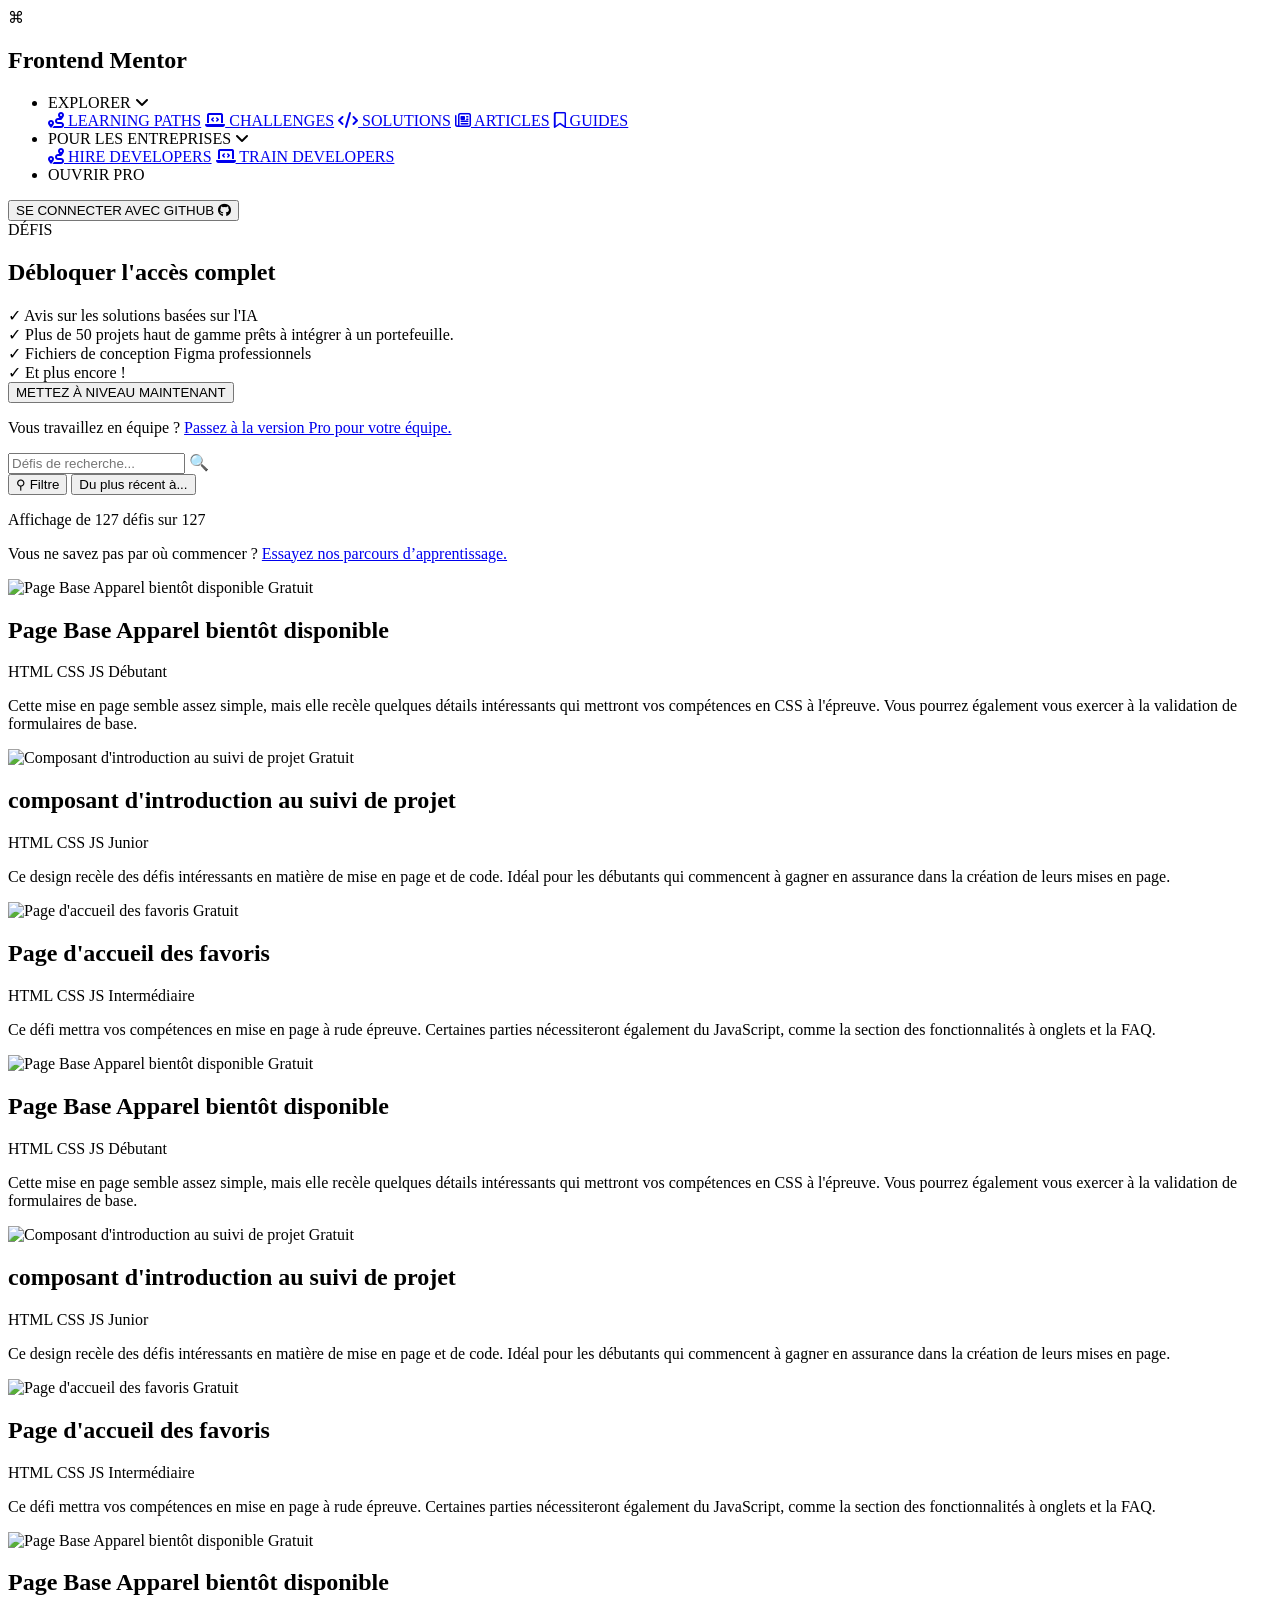
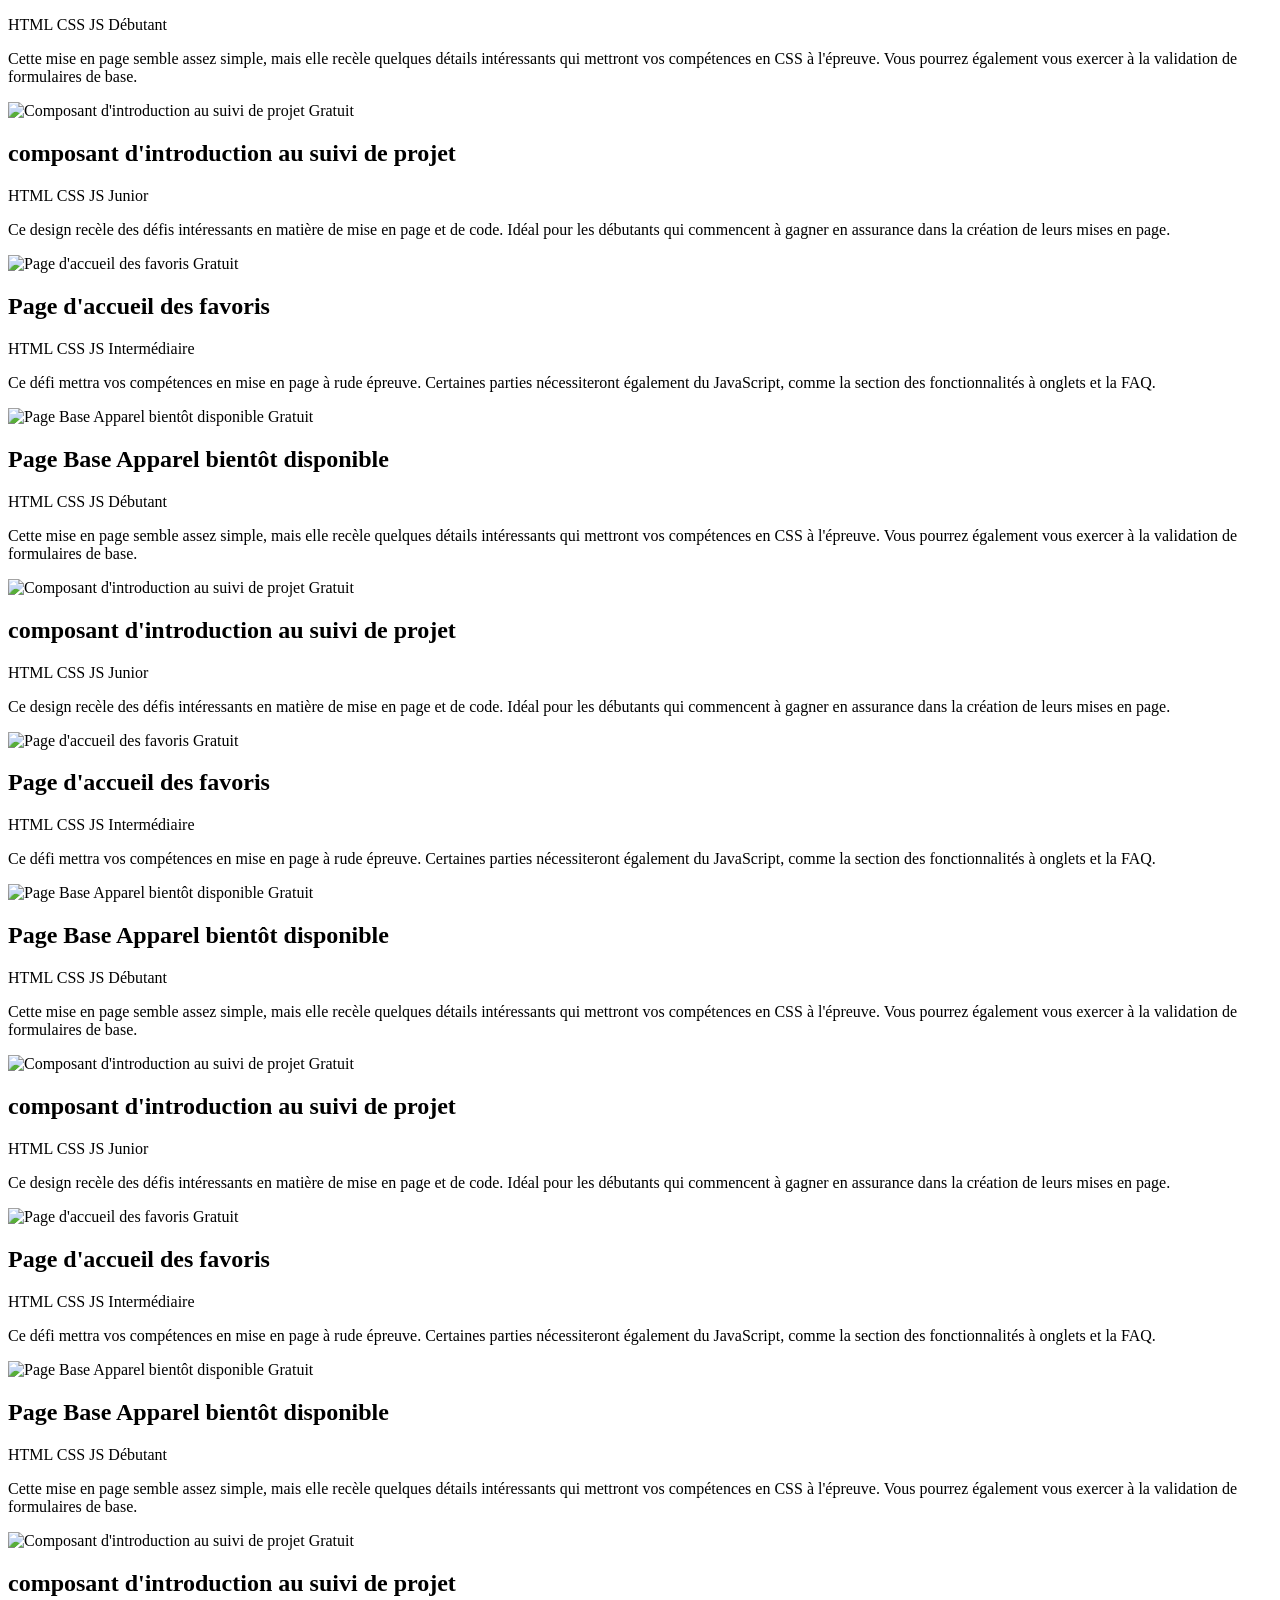
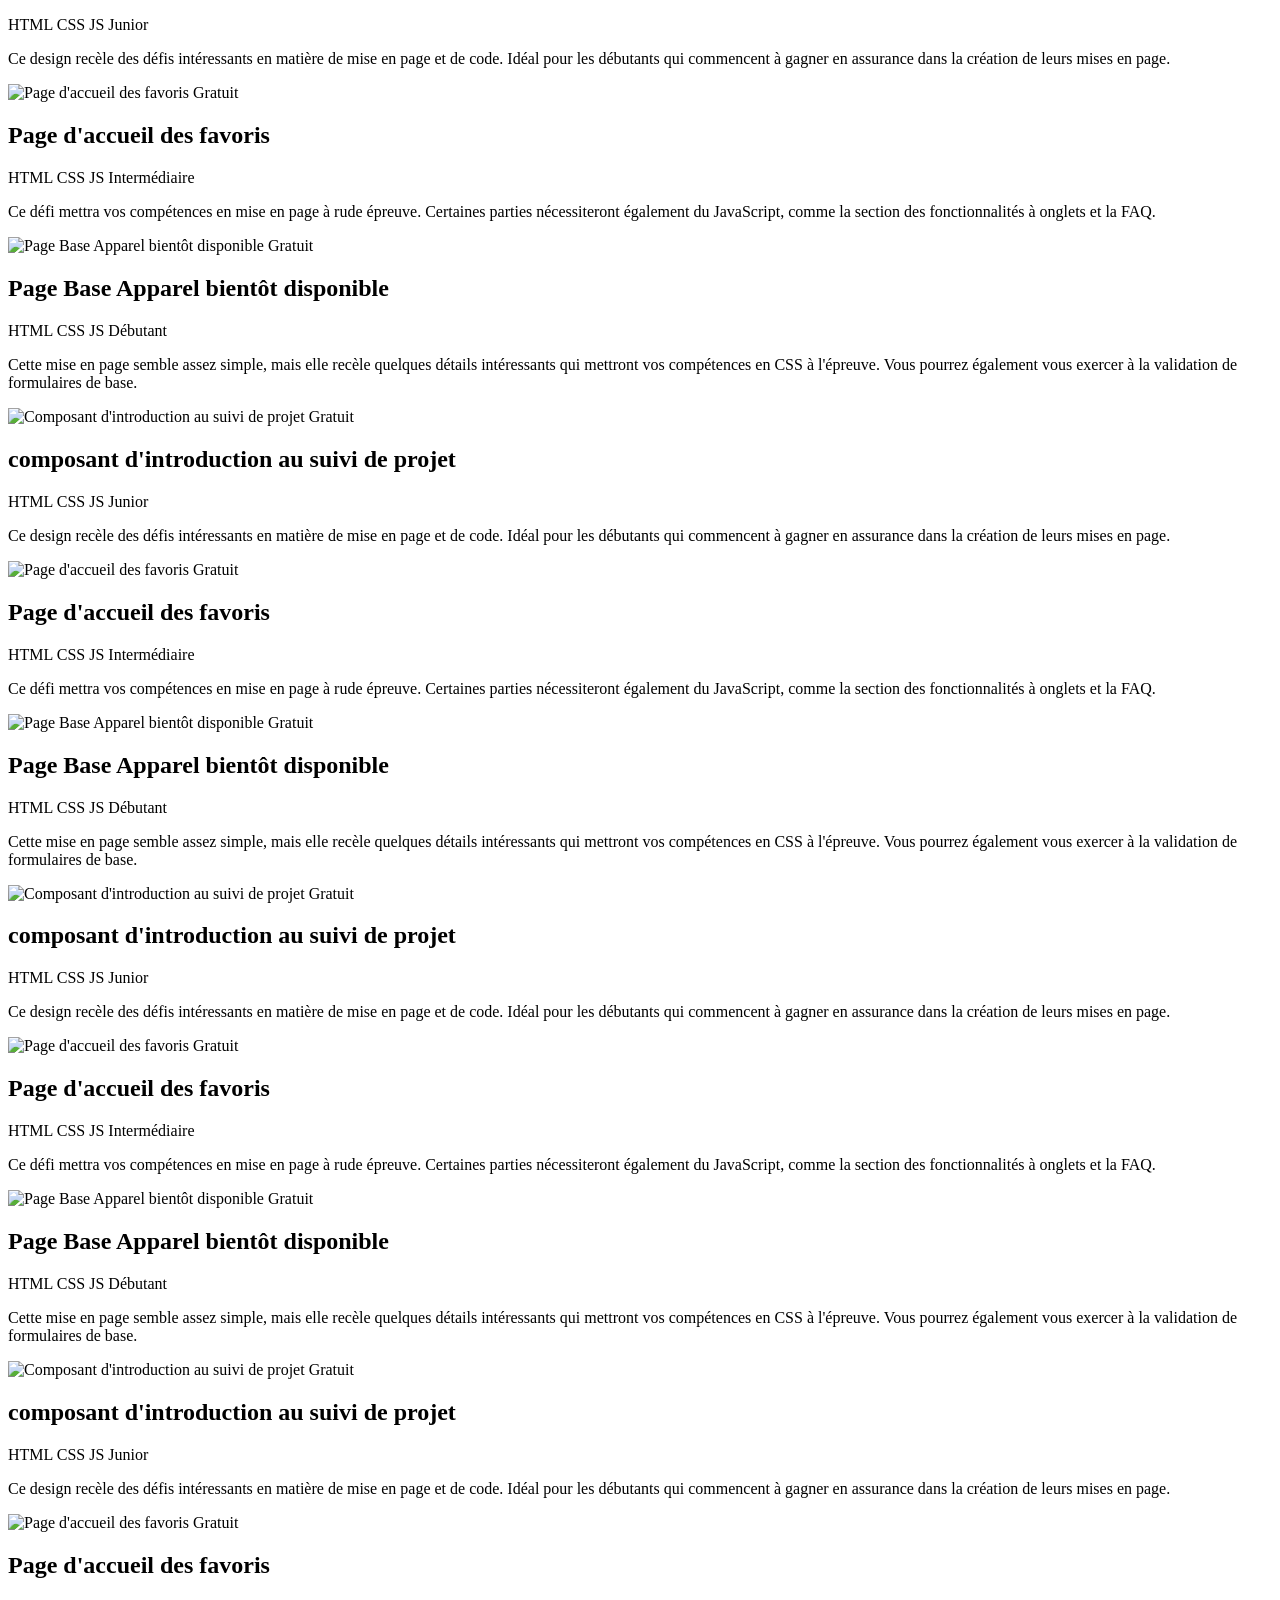
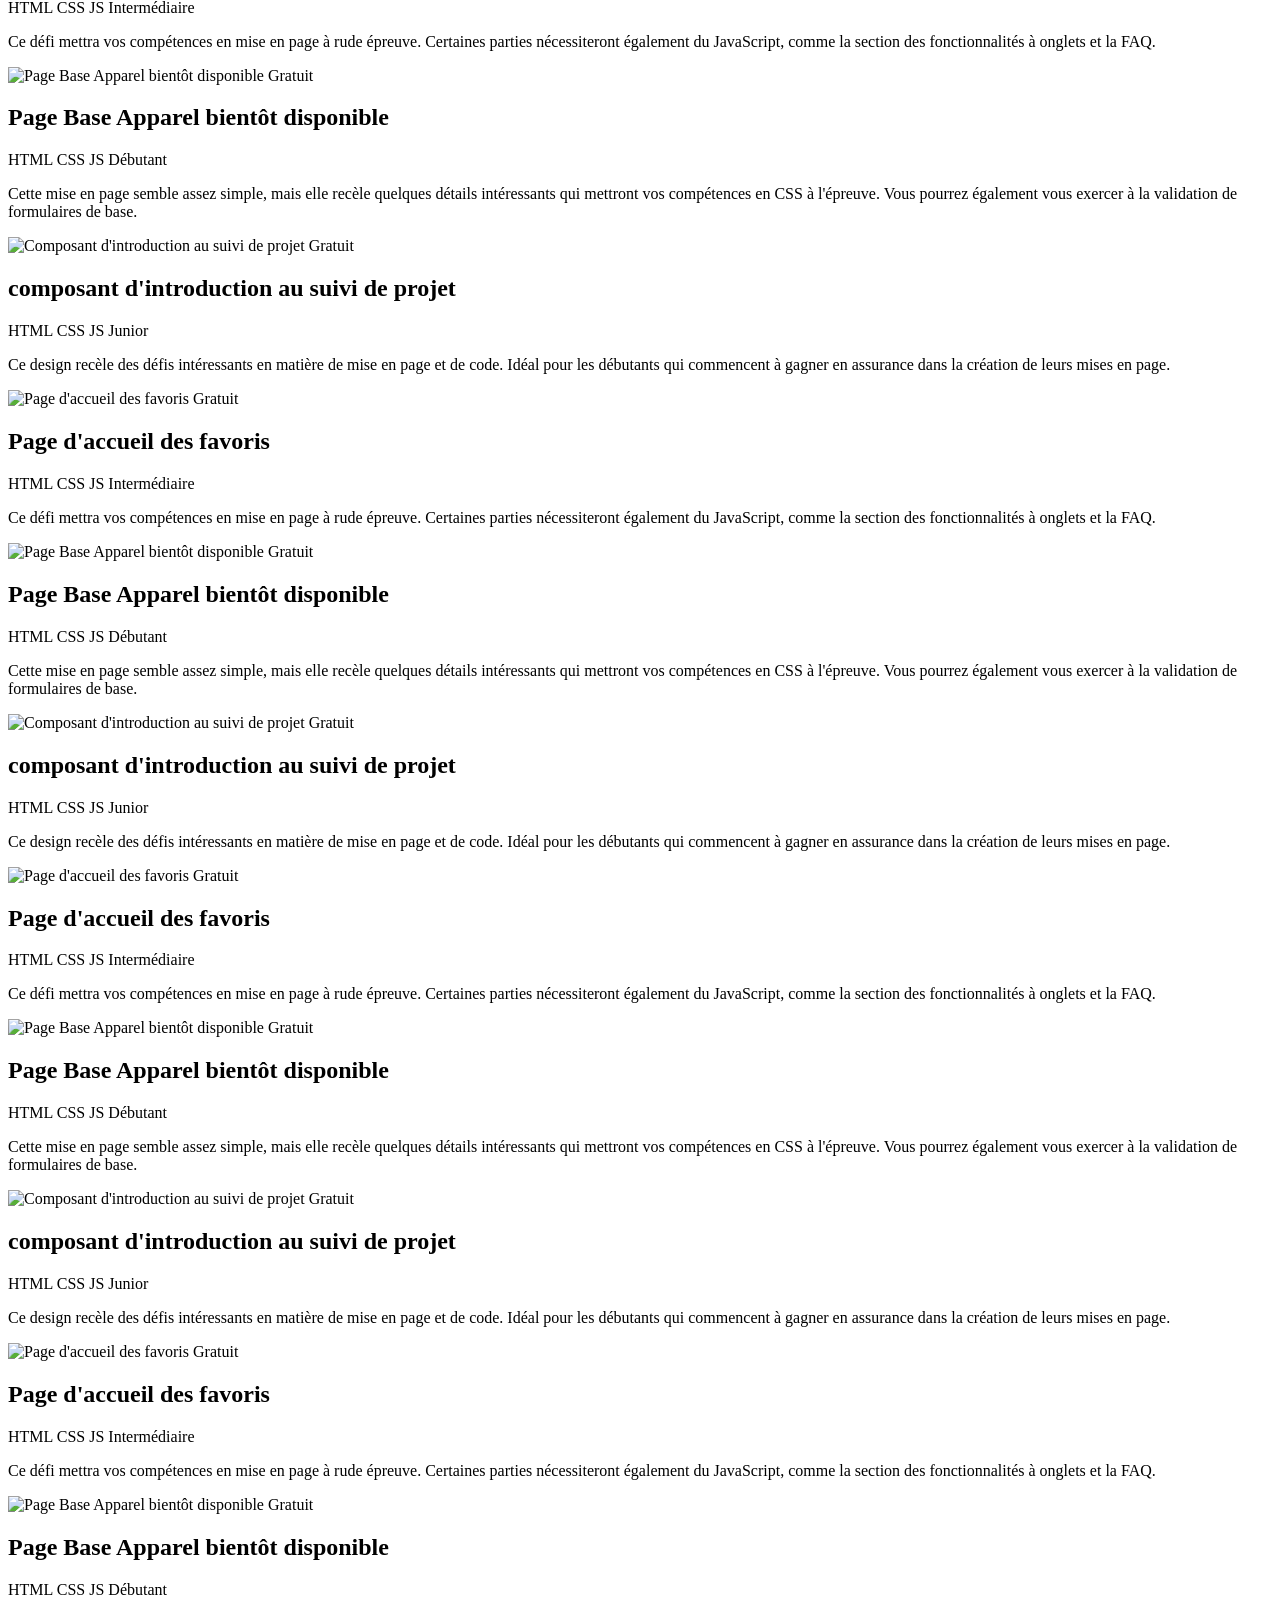
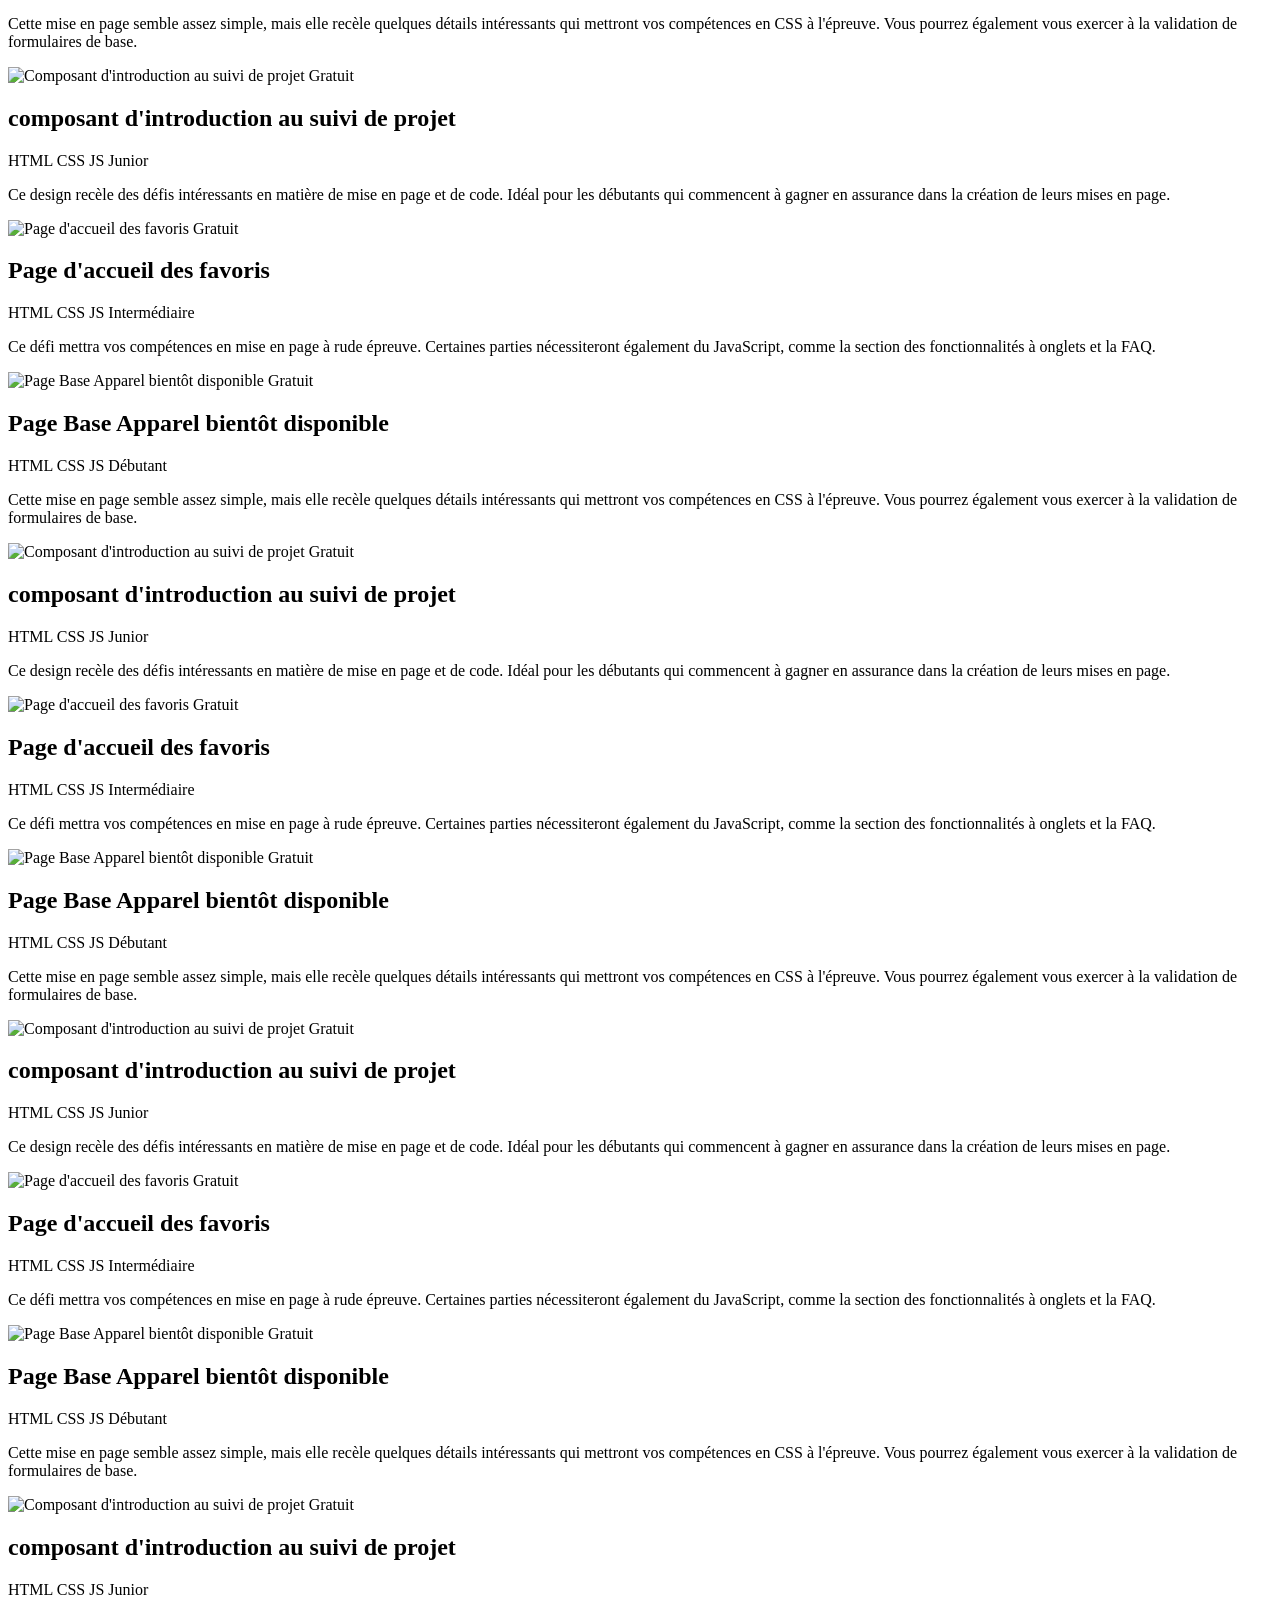
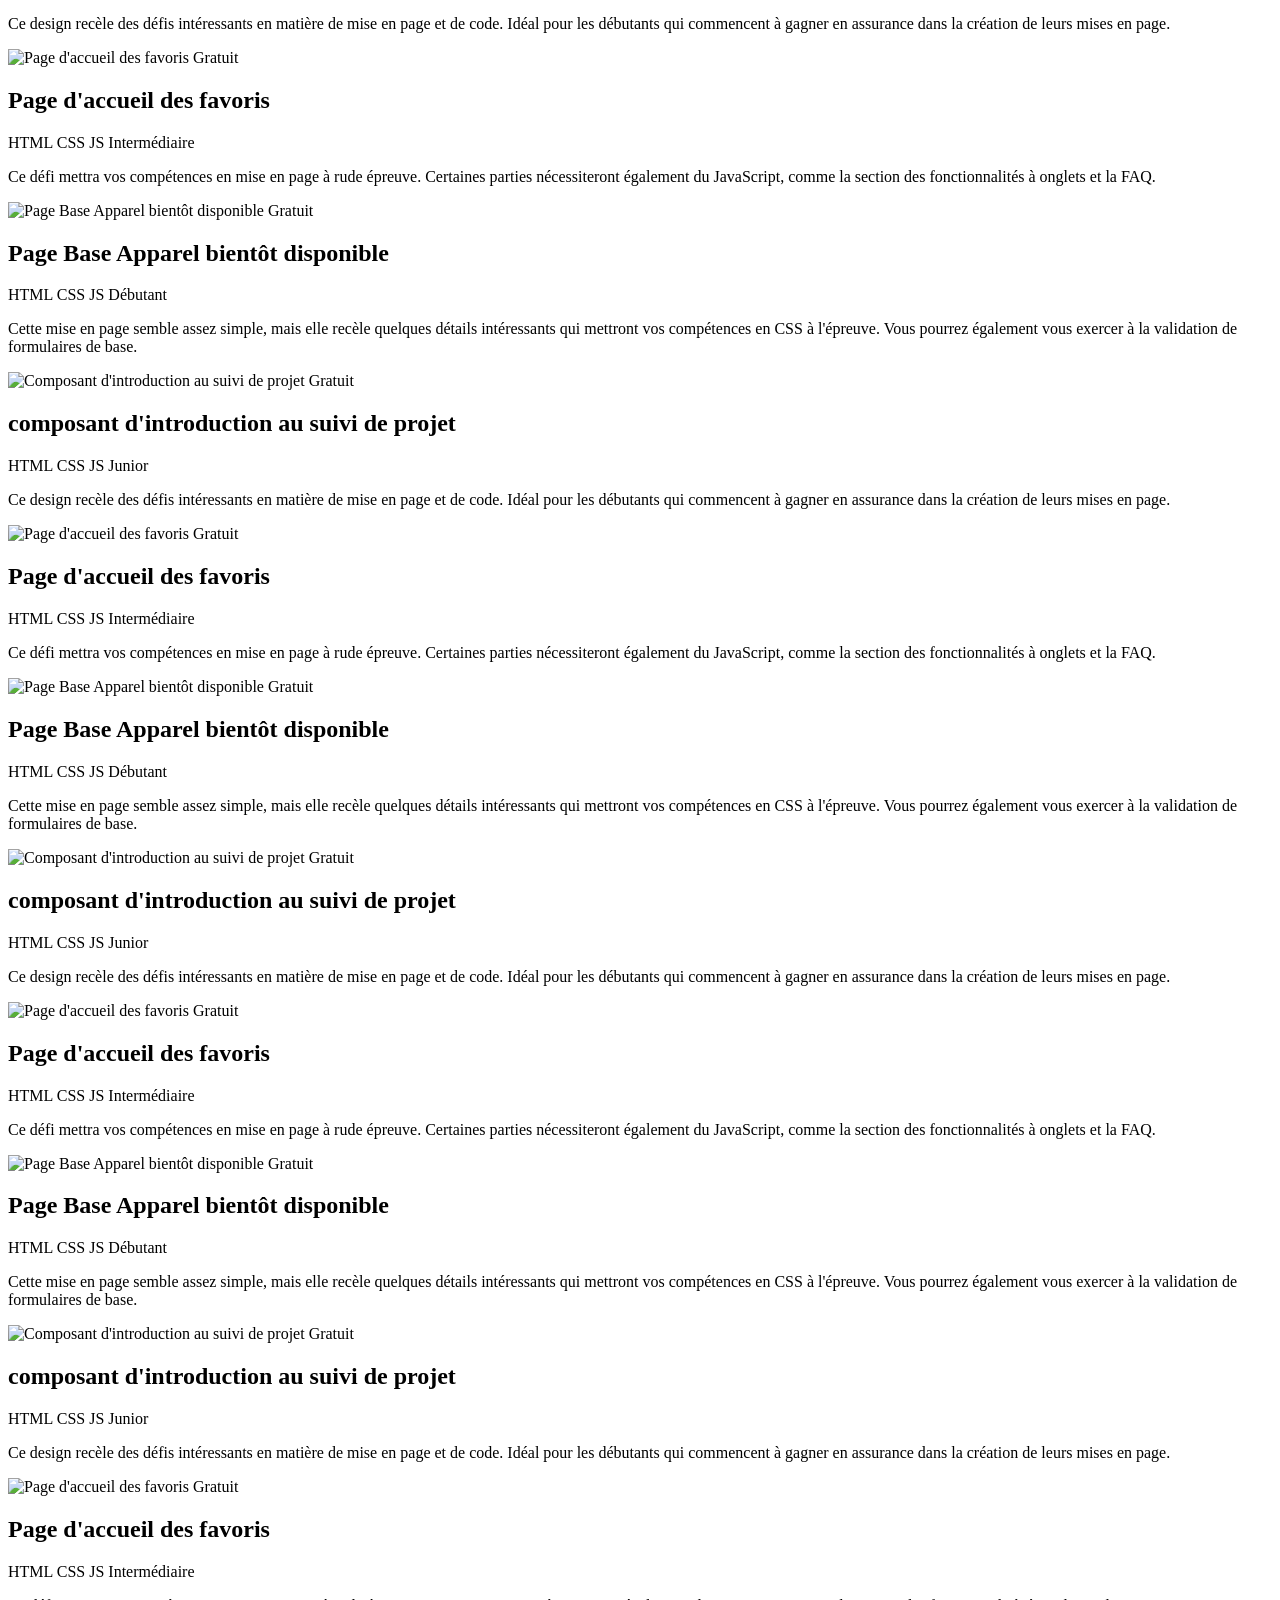
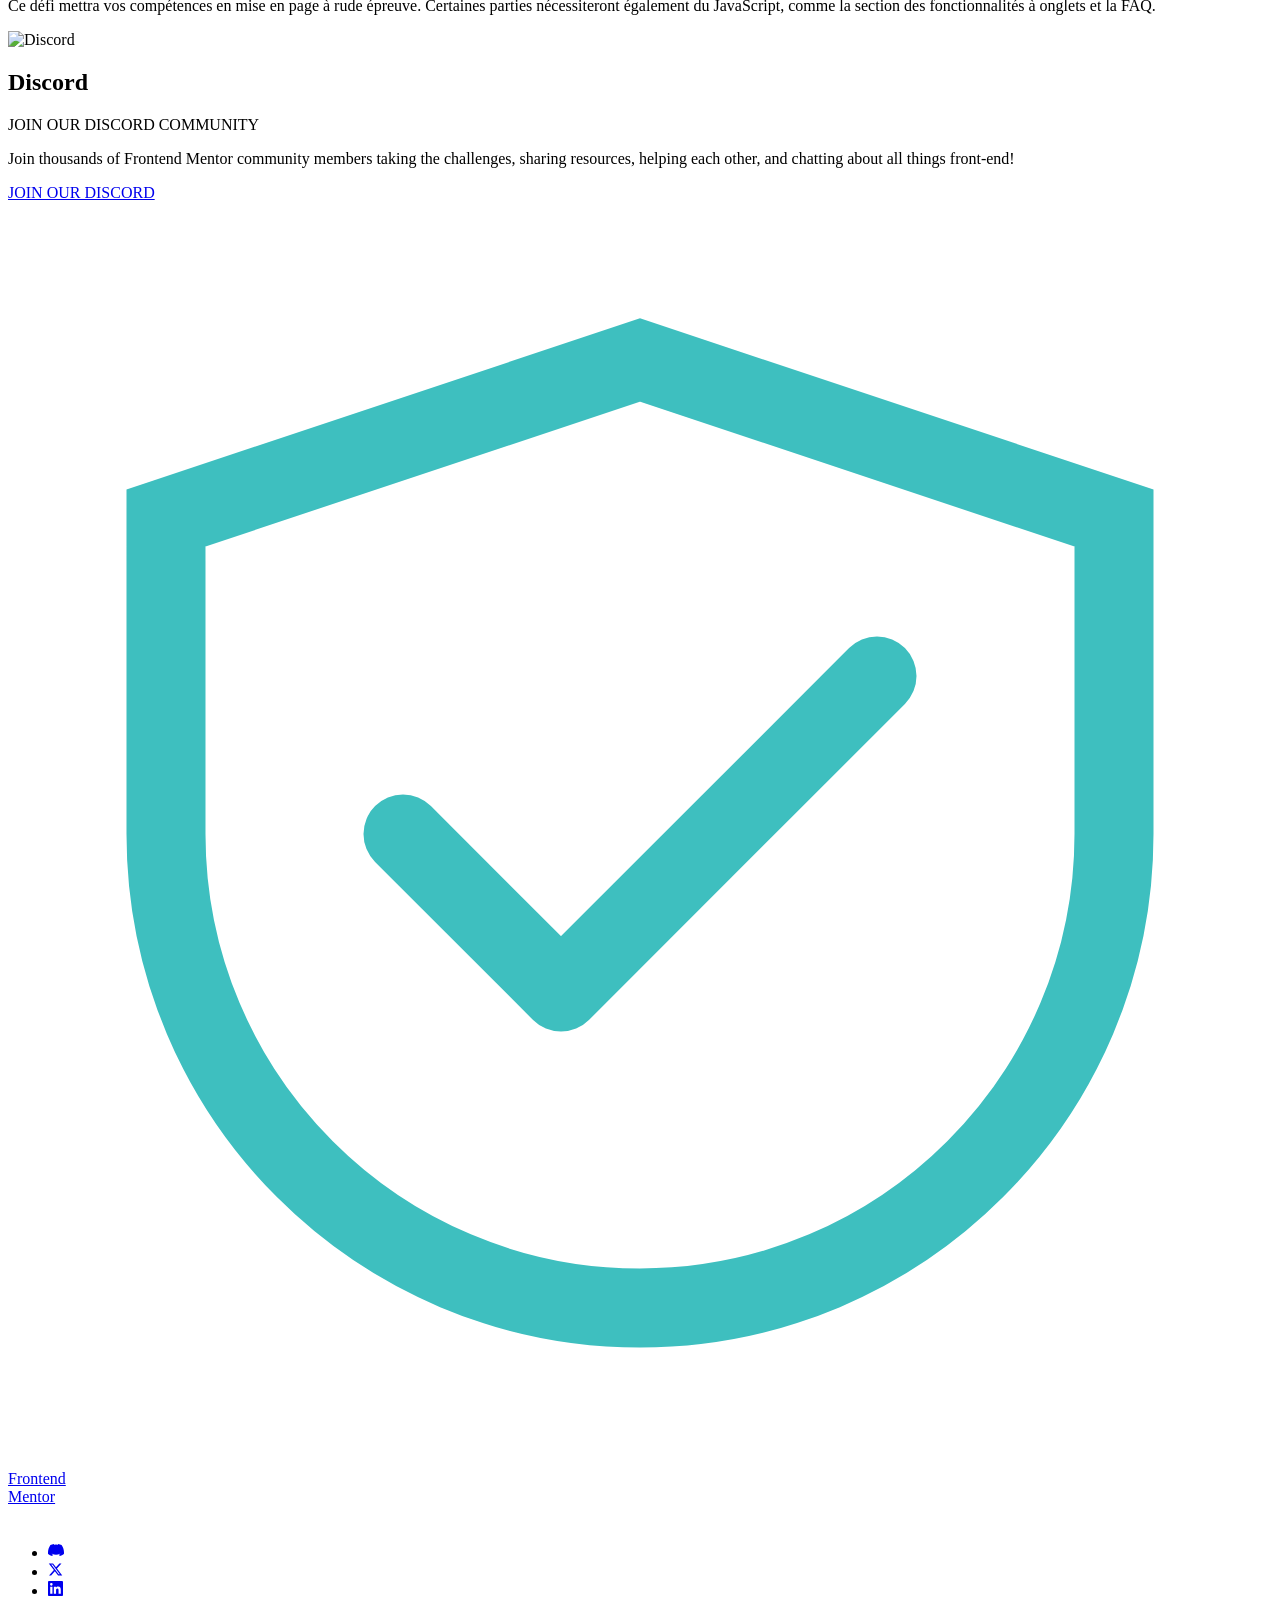
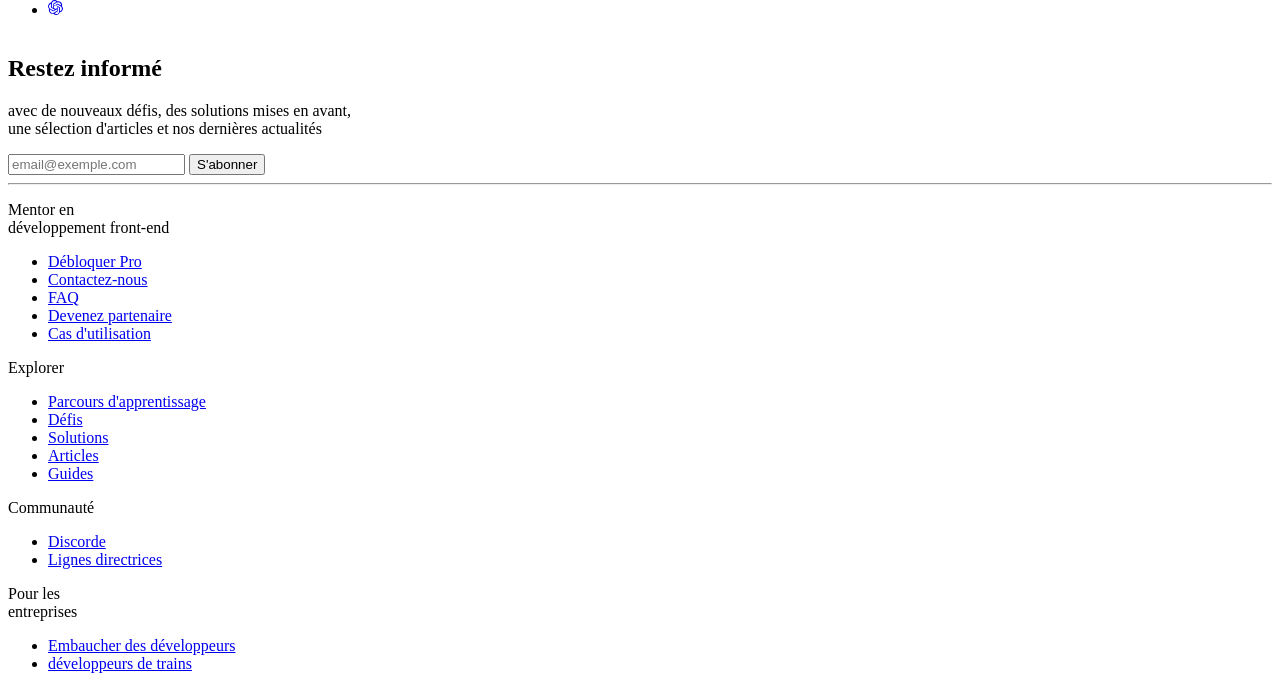
==== challenges.html @ 936caa23 "Ajout de la landing page" ====
<!DOCTYPE html>
<html lang="fr">
<head>
    <meta charset="UTF-8">
    <meta name="viewport" content="width=device-width, initial-scale=1.0">
    <title>Frontend Mentor</title>
    <link rel="stylesheet" href="style.css">

    <!-- Icônes -->
    <link rel="stylesheet" href="https://cdnjs.cloudflare.com/ajax/libs/font-awesome/6.5.1/css/all.min.css">
</head>
<body>
       <!-- HEADER -->
    <header>
        <div class="logo">
            <span class="icon">⌘</span>
            <h2>Frontend Mentor</h2>
        </div>

        <nav>
            <ul>
                <li class="dropdown">
                    EXPLORER <i class="fa-solid fa-angle-down"></i>

                    <div class="menu">
                        <a href="index.html"><i class="fa-solid fa-route"></i> LEARNING PATHS</a>
                        <a href="challenges.html"><i class="fa-solid fa-laptop-code"></i> CHALLENGES</a>
                        <a href="solutions.html"><i class="fa-solid fa-code"></i> SOLUTIONS</a>
                        <a href="articles.html"><i class="fa-regular fa-newspaper"></i> ARTICLES</a>
                        <a href="guides.html"><i class="fa-regular fa-bookmark"></i> GUIDES</a>
                    </div>
                </li>

                <li>POUR LES ENTREPRISES <i class="fa-solid fa-angle-down"></i>
                  <div class="menu">
                        <a href="hire.html"><i class="fa-solid fa-route"></i> HIRE DEVELOPERS</a>
                        <a href="train.html"><i class="fa-solid fa-laptop-code"></i> TRAIN DEVELOPERS</a>
                    </div>
                </li>
                <li>OUVRIR <span class="pro">PRO</span></li>
            </ul>
        </nav>

        <button class="btn-login">
            SE CONNECTER AVEC GITHUB
            <i class="fa-brands fa-github"></i>
        </button>
    </header>

     <div class="container">

    <!-- Onglet -->
    <div class="tab">
      DÉFIS
    </div>

    <!-- Bannière -->
    <div class="banner">

      <div class="banner-left">
        <h2>Débloquer l'accès complet</h2>

        <div class="features">

          <div class="feature">
            <span class="check">✓</span>
            Avis sur les solutions basées sur l'IA
          </div>

          <div class="feature">
            <span class="check">✓</span>
            Plus de 50 projets haut de gamme prêts à intégrer à un portefeuille.
          </div>

          <div class="feature">
            <span class="check">✓</span>
            Fichiers de conception Figma professionnels
          </div>

          <div class="feature">
            <span class="check">✓</span>
            Et plus encore !
          </div>

        </div>
      </div>

      <div class="banner-right">

        <button class="upgrade-btn">
          METTEZ À NIVEAU MAINTENANT
        </button>

        <p>
          Vous travaillez en équipe ?
          <a href="#">Passez à la version Pro pour votre équipe.</a>
        </p>

      </div>

    </div>

    <!-- Barre -->
    <div class="toolbar">

      <div class="search-box">
        <input type="text" placeholder="Défis de recherche...">
        <span class="search-icon">🔍</span>
      </div>

      <div class="toolbar-right">
        <button class="filter-btn">⚲ Filtre</button>
        <button class="sort-btn">Du plus récent à...</button>
      </div>

    </div>

    <!-- Info -->
    <div class="info">

      <p>Affichage de 127 défis sur 127</p>

      <p>
        Vous ne savez pas par où commencer ?
        <a href="#">Essayez nos parcours d’apprentissage.</a>
      </p>

    </div>

<div class="cards-grid">
 
  <!-- ── CARD 1 ── -->
  <div class="card">
    <div class="card-thumb">
      <!-- placeholder image (coming soon page style) -->
      <img
        src="image1.webp"
        alt="Page Base Apparel bientôt disponible"
      />
      <span class="badge-free">Gratuit</span>
    </div>
    <div class="card-body">
      <h2 class="card-title">Page Base Apparel bientôt disponible</h2>
      <div class="tags">
        <span class="tag tag-html">HTML</span>
        <span class="tag tag-css">CSS</span>
        <span class="tag tag-js">JS</span>
        <span class="level debutant">
          <span class="level-dot debutant"></span>
          Débutant
        </span>
      </div>
      <p class="card-desc">
        Cette mise en page semble assez simple, mais elle recèle quelques
        détails intéressants qui mettront vos compétences en CSS à l'épreuve.
        Vous pourrez également vous exercer à la validation de formulaires de base.
      </p>
    </div>
  </div>
 
  <!-- ── CARD 2 ── -->
  <div class="card">
    <div class="card-thumb">
      <img
        src="image2.webp"
        alt="Composant d'introduction au suivi de projet"
      />
      <span class="badge-free">Gratuit</span>
    </div>
    <div class="card-body">
      <h2 class="card-title">composant d'introduction au suivi de projet</h2>
      <div class="tags">
        <span class="tag tag-html">HTML</span>
        <span class="tag tag-css">CSS</span>
        <span class="tag tag-js">JS</span>
        <span class="level junior">
          <span class="level-dot junior"></span>
          Junior
        </span>
      </div>
      <p class="card-desc">
        Ce design recèle des défis intéressants en matière de mise en page et
        de code. Idéal pour les débutants qui commencent à gagner en assurance
        dans la création de leurs mises en page.
      </p>
    </div>
  </div>
 
  <!-- ── CARD 3 ── -->
  <div class="card">
    <div class="card-thumb">
      <img
        src="image3.jpg"
        alt="Page d'accueil des favoris"
      />
      <span class="badge-free">Gratuit</span>
    </div>
    <div class="card-body">
      <h2 class="card-title">Page d'accueil des favoris</h2>
      <div class="tags">
        <span class="tag tag-html">HTML</span>
        <span class="tag tag-css">CSS</span>
        <span class="tag tag-js">JS</span>
        <span class="level intermediaire">
          <span class="level-dot intermediaire"></span>
          Intermédiaire
        </span>
      </div>
      <p class="card-desc">
        Ce défi mettra vos compétences en mise en page à rude épreuve.
        Certaines parties nécessiteront également du JavaScript, comme
        la section des fonctionnalités à onglets et la FAQ.
      </p>
    </div>
  </div>
 
</div>
<div class="cards-grid">
 
  <!-- ── CARD 1 ── -->
  <div class="card">
    <div class="card-thumb">
      <!-- placeholder image (coming soon page style) -->
      <img
        src="image4.jpg"
        alt="Page Base Apparel bientôt disponible"
      />
      <span class="badge-free">Gratuit</span>
    </div>
    <div class="card-body">
      <h2 class="card-title">Page Base Apparel bientôt disponible</h2>
      <div class="tags">
        <span class="tag tag-html">HTML</span>
        <span class="tag tag-css">CSS</span>
        <span class="tag tag-js">JS</span>
        <span class="level debutant">
          <span class="level-dot debutant"></span>
          Débutant
        </span>
      </div>
      <p class="card-desc">
        Cette mise en page semble assez simple, mais elle recèle quelques
        détails intéressants qui mettront vos compétences en CSS à l'épreuve.
        Vous pourrez également vous exercer à la validation de formulaires de base.
      </p>
    </div>
  </div>
 
  <!-- ── CARD 2 ── -->
  <div class="card">
    <div class="card-thumb">
      <img
        src="image5.jpg"
        alt="Composant d'introduction au suivi de projet"
      />
      <span class="badge-free">Gratuit</span>
    </div>
    <div class="card-body">
      <h2 class="card-title">composant d'introduction au suivi de projet</h2>
      <div class="tags">
        <span class="tag tag-html">HTML</span>
        <span class="tag tag-css">CSS</span>
        <span class="tag tag-js">JS</span>
        <span class="level junior">
          <span class="level-dot junior"></span>
          Junior
        </span>
      </div>
      <p class="card-desc">
        Ce design recèle des défis intéressants en matière de mise en page et
        de code. Idéal pour les débutants qui commencent à gagner en assurance
        dans la création de leurs mises en page.
      </p>
    </div>
  </div>
 
  <!-- ── CARD 3 ── -->
  <div class="card">
    <div class="card-thumb">
      <img
        src="image6.jpg"
        alt="Page d'accueil des favoris"
      />
      <span class="badge-free">Gratuit</span>
    </div>
    <div class="card-body">
      <h2 class="card-title">Page d'accueil des favoris</h2>
      <div class="tags">
        <span class="tag tag-html">HTML</span>
        <span class="tag tag-css">CSS</span>
        <span class="tag tag-js">JS</span>
        <span class="level intermediaire">
          <span class="level-dot intermediaire"></span>
          Intermédiaire
        </span>
      </div>
      <p class="card-desc">
        Ce défi mettra vos compétences en mise en page à rude épreuve.
        Certaines parties nécessiteront également du JavaScript, comme
        la section des fonctionnalités à onglets et la FAQ.
      </p>
    </div>
  </div>
 
</div>
<div class="cards-grid">
 
  <!-- ── CARD 1 ── -->
  <div class="card">
    <div class="card-thumb">
      <!-- placeholder image (coming soon page style) -->
      <img
        src="image7.jpg"
        alt="Page Base Apparel bientôt disponible"
      />
      <span class="badge-free">Gratuit</span>
    </div>
    <div class="card-body">
      <h2 class="card-title">Page Base Apparel bientôt disponible</h2>
      <div class="tags">
        <span class="tag tag-html">HTML</span>
        <span class="tag tag-css">CSS</span>
        <span class="tag tag-js">JS</span>
        <span class="level debutant">
          <span class="level-dot debutant"></span>
          Débutant
        </span>
      </div>
      <p class="card-desc">
        Cette mise en page semble assez simple, mais elle recèle quelques
        détails intéressants qui mettront vos compétences en CSS à l'épreuve.
        Vous pourrez également vous exercer à la validation de formulaires de base.
      </p>
    </div>
  </div>
 
  <!-- ── CARD 2 ── -->
  <div class="card">
    <div class="card-thumb">
      <img
        src="image8.jpg"
        alt="Composant d'introduction au suivi de projet"
      />
      <span class="badge-free">Gratuit</span>
    </div>
    <div class="card-body">
      <h2 class="card-title">composant d'introduction au suivi de projet</h2>
      <div class="tags">
        <span class="tag tag-html">HTML</span>
        <span class="tag tag-css">CSS</span>
        <span class="tag tag-js">JS</span>
        <span class="level junior">
          <span class="level-dot junior"></span>
          Junior
        </span>
      </div>
      <p class="card-desc">
        Ce design recèle des défis intéressants en matière de mise en page et
        de code. Idéal pour les débutants qui commencent à gagner en assurance
        dans la création de leurs mises en page.
      </p>
    </div>
  </div>
 
  <!-- ── CARD 3 ── -->
  <div class="card">
    <div class="card-thumb">
      <img
        src="image9.jpg"
        alt="Page d'accueil des favoris"
      />
      <span class="badge-free">Gratuit</span>
    </div>
    <div class="card-body">
      <h2 class="card-title">Page d'accueil des favoris</h2>
      <div class="tags">
        <span class="tag tag-html">HTML</span>
        <span class="tag tag-css">CSS</span>
        <span class="tag tag-js">JS</span>
        <span class="level intermediaire">
          <span class="level-dot intermediaire"></span>
          Intermédiaire
        </span>
      </div>
      <p class="card-desc">
        Ce défi mettra vos compétences en mise en page à rude épreuve.
        Certaines parties nécessiteront également du JavaScript, comme
        la section des fonctionnalités à onglets et la FAQ.
      </p>
    </div>
  </div>
 
</div>
<div class="cards-grid">
 
  <!-- ── CARD 1 ── -->
  <div class="card">
    <div class="card-thumb">
      <!-- placeholder image (coming soon page style) -->
      <img
        src="image10.jpg"
        alt="Page Base Apparel bientôt disponible"
      />
      <span class="badge-free">Gratuit</span>
    </div>
    <div class="card-body">
      <h2 class="card-title">Page Base Apparel bientôt disponible</h2>
      <div class="tags">
        <span class="tag tag-html">HTML</span>
        <span class="tag tag-css">CSS</span>
        <span class="tag tag-js">JS</span>
        <span class="level debutant">
          <span class="level-dot debutant"></span>
          Débutant
        </span>
      </div>
      <p class="card-desc">
        Cette mise en page semble assez simple, mais elle recèle quelques
        détails intéressants qui mettront vos compétences en CSS à l'épreuve.
        Vous pourrez également vous exercer à la validation de formulaires de base.
      </p>
    </div>
  </div>
 
  <!-- ── CARD 2 ── -->
  <div class="card">
    <div class="card-thumb">
      <img
        src="image11.jpg"
        alt="Composant d'introduction au suivi de projet"
      />
      <span class="badge-free">Gratuit</span>
    </div>
    <div class="card-body">
      <h2 class="card-title">composant d'introduction au suivi de projet</h2>
      <div class="tags">
        <span class="tag tag-html">HTML</span>
        <span class="tag tag-css">CSS</span>
        <span class="tag tag-js">JS</span>
        <span class="level junior">
          <span class="level-dot junior"></span>
          Junior
        </span>
      </div>
      <p class="card-desc">
        Ce design recèle des défis intéressants en matière de mise en page et
        de code. Idéal pour les débutants qui commencent à gagner en assurance
        dans la création de leurs mises en page.
      </p>
    </div>
  </div>
 
  <!-- ── CARD 3 ── -->
  <div class="card">
    <div class="card-thumb">
      <img
        src="image12.jpg"
        alt="Page d'accueil des favoris"
      />
      <span class="badge-free">Gratuit</span>
    </div>
    <div class="card-body">
      <h2 class="card-title">Page d'accueil des favoris</h2>
      <div class="tags">
        <span class="tag tag-html">HTML</span>
        <span class="tag tag-css">CSS</span>
        <span class="tag tag-js">JS</span>
        <span class="level intermediaire">
          <span class="level-dot intermediaire"></span>
          Intermédiaire
        </span>
      </div>
      <p class="card-desc">
        Ce défi mettra vos compétences en mise en page à rude épreuve.
        Certaines parties nécessiteront également du JavaScript, comme
        la section des fonctionnalités à onglets et la FAQ.
      </p>
    </div>
  </div>
 
</div>
<div class="cards-grid">
 
  <!-- ── CARD 1 ── -->
  <div class="card">
    <div class="card-thumb">
      <!-- placeholder image (coming soon page style) -->
      <img
        src="image13.jpg"
        alt="Page Base Apparel bientôt disponible"
      />
      <span class="badge-free">Gratuit</span>
    </div>
    <div class="card-body">
      <h2 class="card-title">Page Base Apparel bientôt disponible</h2>
      <div class="tags">
        <span class="tag tag-html">HTML</span>
        <span class="tag tag-css">CSS</span>
        <span class="tag tag-js">JS</span>
        <span class="level debutant">
          <span class="level-dot debutant"></span>
          Débutant
        </span>
      </div>
      <p class="card-desc">
        Cette mise en page semble assez simple, mais elle recèle quelques
        détails intéressants qui mettront vos compétences en CSS à l'épreuve.
        Vous pourrez également vous exercer à la validation de formulaires de base.
      </p>
    </div>
  </div>
 
  <!-- ── CARD 2 ── -->
  <div class="card">
    <div class="card-thumb">
      <img
        src="image13.jpg"
        alt="Composant d'introduction au suivi de projet"
      />
      <span class="badge-free">Gratuit</span>
    </div>
    <div class="card-body">
      <h2 class="card-title">composant d'introduction au suivi de projet</h2>
      <div class="tags">
        <span class="tag tag-html">HTML</span>
        <span class="tag tag-css">CSS</span>
        <span class="tag tag-js">JS</span>
        <span class="level junior">
          <span class="level-dot junior"></span>
          Junior
        </span>
      </div>
      <p class="card-desc">
        Ce design recèle des défis intéressants en matière de mise en page et
        de code. Idéal pour les débutants qui commencent à gagner en assurance
        dans la création de leurs mises en page.
      </p>
    </div>
  </div>
 
  <!-- ── CARD 3 ── -->
  <div class="card">
    <div class="card-thumb">
      <img
        src="image14.jpg"
        alt="Page d'accueil des favoris"
      />
      <span class="badge-free">Gratuit</span>
    </div>
    <div class="card-body">
      <h2 class="card-title">Page d'accueil des favoris</h2>
      <div class="tags">
        <span class="tag tag-html">HTML</span>
        <span class="tag tag-css">CSS</span>
        <span class="tag tag-js">JS</span>
        <span class="level intermediaire">
          <span class="level-dot intermediaire"></span>
          Intermédiaire
        </span>
      </div>
      <p class="card-desc">
        Ce défi mettra vos compétences en mise en page à rude épreuve.
        Certaines parties nécessiteront également du JavaScript, comme
        la section des fonctionnalités à onglets et la FAQ.
      </p>
    </div>
  </div>
 
</div>
<div class="cards-grid">
 
  <!-- ── CARD 1 ── -->
  <div class="card">
    <div class="card-thumb">
      <!-- placeholder image (coming soon page style) -->
      <img
        src="image15.jpg"
        alt="Page Base Apparel bientôt disponible"
      />
      <span class="badge-free">Gratuit</span>
    </div>
    <div class="card-body">
      <h2 class="card-title">Page Base Apparel bientôt disponible</h2>
      <div class="tags">
        <span class="tag tag-html">HTML</span>
        <span class="tag tag-css">CSS</span>
        <span class="tag tag-js">JS</span>
        <span class="level debutant">
          <span class="level-dot debutant"></span>
          Débutant
        </span>
      </div>
      <p class="card-desc">
        Cette mise en page semble assez simple, mais elle recèle quelques
        détails intéressants qui mettront vos compétences en CSS à l'épreuve.
        Vous pourrez également vous exercer à la validation de formulaires de base.
      </p>
    </div>
  </div>
 
  <!-- ── CARD 2 ── -->
  <div class="card">
    <div class="card-thumb">
      <img
        src="image16.jpg"
        alt="Composant d'introduction au suivi de projet"
      />
      <span class="badge-free">Gratuit</span>
    </div>
    <div class="card-body">
      <h2 class="card-title">composant d'introduction au suivi de projet</h2>
      <div class="tags">
        <span class="tag tag-html">HTML</span>
        <span class="tag tag-css">CSS</span>
        <span class="tag tag-js">JS</span>
        <span class="level junior">
          <span class="level-dot junior"></span>
          Junior
        </span>
      </div>
      <p class="card-desc">
        Ce design recèle des défis intéressants en matière de mise en page et
        de code. Idéal pour les débutants qui commencent à gagner en assurance
        dans la création de leurs mises en page.
      </p>
    </div>
  </div>
 
  <!-- ── CARD 3 ── -->
  <div class="card">
    <div class="card-thumb">
      <img
        src="image17.jpg"
        alt="Page d'accueil des favoris"
      />
      <span class="badge-free">Gratuit</span>
    </div>
    <div class="card-body">
      <h2 class="card-title">Page d'accueil des favoris</h2>
      <div class="tags">
        <span class="tag tag-html">HTML</span>
        <span class="tag tag-css">CSS</span>
        <span class="tag tag-js">JS</span>
        <span class="level intermediaire">
          <span class="level-dot intermediaire"></span>
          Intermédiaire
        </span>
      </div>
      <p class="card-desc">
        Ce défi mettra vos compétences en mise en page à rude épreuve.
        Certaines parties nécessiteront également du JavaScript, comme
        la section des fonctionnalités à onglets et la FAQ.
      </p>
    </div>
  </div>
 
</div>
<div class="cards-grid">
 
  <!-- ── CARD 1 ── -->
  <div class="card">
    <div class="card-thumb">
      <!-- placeholder image (coming soon page style) -->
      <img
        src="image18.jpg"
        alt="Page Base Apparel bientôt disponible"
      />
      <span class="badge-free">Gratuit</span>
    </div>
    <div class="card-body">
      <h2 class="card-title">Page Base Apparel bientôt disponible</h2>
      <div class="tags">
        <span class="tag tag-html">HTML</span>
        <span class="tag tag-css">CSS</span>
        <span class="tag tag-js">JS</span>
        <span class="level debutant">
          <span class="level-dot debutant"></span>
          Débutant
        </span>
      </div>
      <p class="card-desc">
        Cette mise en page semble assez simple, mais elle recèle quelques
        détails intéressants qui mettront vos compétences en CSS à l'épreuve.
        Vous pourrez également vous exercer à la validation de formulaires de base.
      </p>
    </div>
  </div>
 
  <!-- ── CARD 2 ── -->
  <div class="card">
    <div class="card-thumb">
      <img
        src="image19.jpg"
        alt="Composant d'introduction au suivi de projet"
      />
      <span class="badge-free">Gratuit</span>
    </div>
    <div class="card-body">
      <h2 class="card-title">composant d'introduction au suivi de projet</h2>
      <div class="tags">
        <span class="tag tag-html">HTML</span>
        <span class="tag tag-css">CSS</span>
        <span class="tag tag-js">JS</span>
        <span class="level junior">
          <span class="level-dot junior"></span>
          Junior
        </span>
      </div>
      <p class="card-desc">
        Ce design recèle des défis intéressants en matière de mise en page et
        de code. Idéal pour les débutants qui commencent à gagner en assurance
        dans la création de leurs mises en page.
      </p>
    </div>
  </div>
 
  <!-- ── CARD 3 ── -->
  <div class="card">
    <div class="card-thumb">
      <img
        src="image20.jpg"
        alt="Page d'accueil des favoris"
      />
      <span class="badge-free">Gratuit</span>
    </div>
    <div class="card-body">
      <h2 class="card-title">Page d'accueil des favoris</h2>
      <div class="tags">
        <span class="tag tag-html">HTML</span>
        <span class="tag tag-css">CSS</span>
        <span class="tag tag-js">JS</span>
        <span class="level intermediaire">
          <span class="level-dot intermediaire"></span>
          Intermédiaire
        </span>
      </div>
      <p class="card-desc">
        Ce défi mettra vos compétences en mise en page à rude épreuve.
        Certaines parties nécessiteront également du JavaScript, comme
        la section des fonctionnalités à onglets et la FAQ.
      </p>
    </div>
  </div>
 
</div>
<div class="cards-grid">
 
  <!-- ── CARD 1 ── -->
  <div class="card">
    <div class="card-thumb">
      <!-- placeholder image (coming soon page style) -->
      <img
        src="image21.jpg"
        alt="Page Base Apparel bientôt disponible"
      />
      <span class="badge-free">Gratuit</span>
    </div>
    <div class="card-body">
      <h2 class="card-title">Page Base Apparel bientôt disponible</h2>
      <div class="tags">
        <span class="tag tag-html">HTML</span>
        <span class="tag tag-css">CSS</span>
        <span class="tag tag-js">JS</span>
        <span class="level debutant">
          <span class="level-dot debutant"></span>
          Débutant
        </span>
      </div>
      <p class="card-desc">
        Cette mise en page semble assez simple, mais elle recèle quelques
        détails intéressants qui mettront vos compétences en CSS à l'épreuve.
        Vous pourrez également vous exercer à la validation de formulaires de base.
      </p>
    </div>
  </div>
 
  <!-- ── CARD 2 ── -->
  <div class="card">
    <div class="card-thumb">
      <img
        src="image22.jpg"
        alt="Composant d'introduction au suivi de projet"
      />
      <span class="badge-free">Gratuit</span>
    </div>
    <div class="card-body">
      <h2 class="card-title">composant d'introduction au suivi de projet</h2>
      <div class="tags">
        <span class="tag tag-html">HTML</span>
        <span class="tag tag-css">CSS</span>
        <span class="tag tag-js">JS</span>
        <span class="level junior">
          <span class="level-dot junior"></span>
          Junior
        </span>
      </div>
      <p class="card-desc">
        Ce design recèle des défis intéressants en matière de mise en page et
        de code. Idéal pour les débutants qui commencent à gagner en assurance
        dans la création de leurs mises en page.
      </p>
    </div>
  </div>
 
  <!-- ── CARD 3 ── -->
  <div class="card">
    <div class="card-thumb">
      <img
        src="image23.jpg"
        alt="Page d'accueil des favoris"
      />
      <span class="badge-free">Gratuit</span>
    </div>
    <div class="card-body">
      <h2 class="card-title">Page d'accueil des favoris</h2>
      <div class="tags">
        <span class="tag tag-html">HTML</span>
        <span class="tag tag-css">CSS</span>
        <span class="tag tag-js">JS</span>
        <span class="level intermediaire">
          <span class="level-dot intermediaire"></span>
          Intermédiaire
        </span>
      </div>
      <p class="card-desc">
        Ce défi mettra vos compétences en mise en page à rude épreuve.
        Certaines parties nécessiteront également du JavaScript, comme
        la section des fonctionnalités à onglets et la FAQ.
      </p>
    </div>
  </div>
 
</div>
<div class="cards-grid">
 
  <!-- ── CARD 1 ── -->
  <div class="card">
    <div class="card-thumb">
      <!-- placeholder image (coming soon page style) -->
      <img
        src="image24.jpg"
        alt="Page Base Apparel bientôt disponible"
      />
      <span class="badge-free">Gratuit</span>
    </div>
    <div class="card-body">
      <h2 class="card-title">Page Base Apparel bientôt disponible</h2>
      <div class="tags">
        <span class="tag tag-html">HTML</span>
        <span class="tag tag-css">CSS</span>
        <span class="tag tag-js">JS</span>
        <span class="level debutant">
          <span class="level-dot debutant"></span>
          Débutant
        </span>
      </div>
      <p class="card-desc">
        Cette mise en page semble assez simple, mais elle recèle quelques
        détails intéressants qui mettront vos compétences en CSS à l'épreuve.
        Vous pourrez également vous exercer à la validation de formulaires de base.
      </p>
    </div>
  </div>
 
  <!-- ── CARD 2 ── -->
  <div class="card">
    <div class="card-thumb">
      <img
        src="image25.jpg"
        alt="Composant d'introduction au suivi de projet"
      />
      <span class="badge-free">Gratuit</span>
    </div>
    <div class="card-body">
      <h2 class="card-title">composant d'introduction au suivi de projet</h2>
      <div class="tags">
        <span class="tag tag-html">HTML</span>
        <span class="tag tag-css">CSS</span>
        <span class="tag tag-js">JS</span>
        <span class="level junior">
          <span class="level-dot junior"></span>
          Junior
        </span>
      </div>
      <p class="card-desc">
        Ce design recèle des défis intéressants en matière de mise en page et
        de code. Idéal pour les débutants qui commencent à gagner en assurance
        dans la création de leurs mises en page.
      </p>
    </div>
  </div>
 
  <!-- ── CARD 3 ── -->
  <div class="card">
    <div class="card-thumb">
      <img
        src="image26.jpg"
        alt="Page d'accueil des favoris"
      />
      <span class="badge-free">Gratuit</span>
    </div>
    <div class="card-body">
      <h2 class="card-title">Page d'accueil des favoris</h2>
      <div class="tags">
        <span class="tag tag-html">HTML</span>
        <span class="tag tag-css">CSS</span>
        <span class="tag tag-js">JS</span>
        <span class="level intermediaire">
          <span class="level-dot intermediaire"></span>
          Intermédiaire
        </span>
      </div>
      <p class="card-desc">
        Ce défi mettra vos compétences en mise en page à rude épreuve.
        Certaines parties nécessiteront également du JavaScript, comme
        la section des fonctionnalités à onglets et la FAQ.
      </p>
    </div>
  </div>
 
</div>
<div class="cards-grid">
 
  <!-- ── CARD 1 ── -->
  <div class="card">
    <div class="card-thumb">
      <!-- placeholder image (coming soon page style) -->
      <img
        src="image27.jpg"
        alt="Page Base Apparel bientôt disponible"
      />
      <span class="badge-free">Gratuit</span>
    </div>
    <div class="card-body">
      <h2 class="card-title">Page Base Apparel bientôt disponible</h2>
      <div class="tags">
        <span class="tag tag-html">HTML</span>
        <span class="tag tag-css">CSS</span>
        <span class="tag tag-js">JS</span>
        <span class="level debutant">
          <span class="level-dot debutant"></span>
          Débutant
        </span>
      </div>
      <p class="card-desc">
        Cette mise en page semble assez simple, mais elle recèle quelques
        détails intéressants qui mettront vos compétences en CSS à l'épreuve.
        Vous pourrez également vous exercer à la validation de formulaires de base.
      </p>
    </div>
  </div>
 
  <!-- ── CARD 2 ── -->
  <div class="card">
    <div class="card-thumb">
      <img
        src="image28.jpg"
        alt="Composant d'introduction au suivi de projet"
      />
      <span class="badge-free">Gratuit</span>
    </div>
    <div class="card-body">
      <h2 class="card-title">composant d'introduction au suivi de projet</h2>
      <div class="tags">
        <span class="tag tag-html">HTML</span>
        <span class="tag tag-css">CSS</span>
        <span class="tag tag-js">JS</span>
        <span class="level junior">
          <span class="level-dot junior"></span>
          Junior
        </span>
      </div>
      <p class="card-desc">
        Ce design recèle des défis intéressants en matière de mise en page et
        de code. Idéal pour les débutants qui commencent à gagner en assurance
        dans la création de leurs mises en page.
      </p>
    </div>
  </div>
 
  <!-- ── CARD 3 ── -->
  <div class="card">
    <div class="card-thumb">
      <img
        src="image29.jpg"
        alt="Page d'accueil des favoris"
      />
      <span class="badge-free">Gratuit</span>
    </div>
    <div class="card-body">
      <h2 class="card-title">Page d'accueil des favoris</h2>
      <div class="tags">
        <span class="tag tag-html">HTML</span>
        <span class="tag tag-css">CSS</span>
        <span class="tag tag-js">JS</span>
        <span class="level intermediaire">
          <span class="level-dot intermediaire"></span>
          Intermédiaire
        </span>
      </div>
      <p class="card-desc">
        Ce défi mettra vos compétences en mise en page à rude épreuve.
        Certaines parties nécessiteront également du JavaScript, comme
        la section des fonctionnalités à onglets et la FAQ.
      </p>
    </div>
  </div>
 
</div>
<div class="cards-grid">
 
  <!-- ── CARD 1 ── -->
  <div class="card">
    <div class="card-thumb">
      <!-- placeholder image (coming soon page style) -->
      <img
        src="image30.jpg"
        alt="Page Base Apparel bientôt disponible"
      />
      <span class="badge-free">Gratuit</span>
    </div>
    <div class="card-body">
      <h2 class="card-title">Page Base Apparel bientôt disponible</h2>
      <div class="tags">
        <span class="tag tag-html">HTML</span>
        <span class="tag tag-css">CSS</span>
        <span class="tag tag-js">JS</span>
        <span class="level debutant">
          <span class="level-dot debutant"></span>
          Débutant
        </span>
      </div>
      <p class="card-desc">
        Cette mise en page semble assez simple, mais elle recèle quelques
        détails intéressants qui mettront vos compétences en CSS à l'épreuve.
        Vous pourrez également vous exercer à la validation de formulaires de base.
      </p>
    </div>
  </div>
 
  <!-- ── CARD 2 ── -->
  <div class="card">
    <div class="card-thumb">
      <img
        src="image31.jpg"
        alt="Composant d'introduction au suivi de projet"
      />
      <span class="badge-free">Gratuit</span>
    </div>
    <div class="card-body">
      <h2 class="card-title">composant d'introduction au suivi de projet</h2>
      <div class="tags">
        <span class="tag tag-html">HTML</span>
        <span class="tag tag-css">CSS</span>
        <span class="tag tag-js">JS</span>
        <span class="level junior">
          <span class="level-dot junior"></span>
          Junior
        </span>
      </div>
      <p class="card-desc">
        Ce design recèle des défis intéressants en matière de mise en page et
        de code. Idéal pour les débutants qui commencent à gagner en assurance
        dans la création de leurs mises en page.
      </p>
    </div>
  </div>
 
  <!-- ── CARD 3 ── -->
  <div class="card">
    <div class="card-thumb">
      <img
        src="image32.jpg"
        alt="Page d'accueil des favoris"
      />
      <span class="badge-free">Gratuit</span>
    </div>
    <div class="card-body">
      <h2 class="card-title">Page d'accueil des favoris</h2>
      <div class="tags">
        <span class="tag tag-html">HTML</span>
        <span class="tag tag-css">CSS</span>
        <span class="tag tag-js">JS</span>
        <span class="level intermediaire">
          <span class="level-dot intermediaire"></span>
          Intermédiaire
        </span>
      </div>
      <p class="card-desc">
        Ce défi mettra vos compétences en mise en page à rude épreuve.
        Certaines parties nécessiteront également du JavaScript, comme
        la section des fonctionnalités à onglets et la FAQ.
      </p>
    </div>
  </div>
 
</div>
<div class="cards-grid">
 
  <!-- ── CARD 1 ── -->
  <div class="card">
    <div class="card-thumb">
      <!-- placeholder image (coming soon page style) -->
      <img
        src="image33.jpg"
        alt="Page Base Apparel bientôt disponible"
      />
      <span class="badge-free">Gratuit</span>
    </div>
    <div class="card-body">
      <h2 class="card-title">Page Base Apparel bientôt disponible</h2>
      <div class="tags">
        <span class="tag tag-html">HTML</span>
        <span class="tag tag-css">CSS</span>
        <span class="tag tag-js">JS</span>
        <span class="level debutant">
          <span class="level-dot debutant"></span>
          Débutant
        </span>
      </div>
      <p class="card-desc">
        Cette mise en page semble assez simple, mais elle recèle quelques
        détails intéressants qui mettront vos compétences en CSS à l'épreuve.
        Vous pourrez également vous exercer à la validation de formulaires de base.
      </p>
    </div>
  </div>
 
  <!-- ── CARD 2 ── -->
  <div class="card">
    <div class="card-thumb">
      <img
        src="image34.jpg"
        alt="Composant d'introduction au suivi de projet"
      />
      <span class="badge-free">Gratuit</span>
    </div>
    <div class="card-body">
      <h2 class="card-title">composant d'introduction au suivi de projet</h2>
      <div class="tags">
        <span class="tag tag-html">HTML</span>
        <span class="tag tag-css">CSS</span>
        <span class="tag tag-js">JS</span>
        <span class="level junior">
          <span class="level-dot junior"></span>
          Junior
        </span>
      </div>
      <p class="card-desc">
        Ce design recèle des défis intéressants en matière de mise en page et
        de code. Idéal pour les débutants qui commencent à gagner en assurance
        dans la création de leurs mises en page.
      </p>
    </div>
  </div>
 
  <!-- ── CARD 3 ── -->
  <div class="card">
    <div class="card-thumb">
      <img
        src="image35.jpg"
        alt="Page d'accueil des favoris"
      />
      <span class="badge-free">Gratuit</span>
    </div>
    <div class="card-body">
      <h2 class="card-title">Page d'accueil des favoris</h2>
      <div class="tags">
        <span class="tag tag-html">HTML</span>
        <span class="tag tag-css">CSS</span>
        <span class="tag tag-js">JS</span>
        <span class="level intermediaire">
          <span class="level-dot intermediaire"></span>
          Intermédiaire
        </span>
      </div>
      <p class="card-desc">
        Ce défi mettra vos compétences en mise en page à rude épreuve.
        Certaines parties nécessiteront également du JavaScript, comme
        la section des fonctionnalités à onglets et la FAQ.
      </p>
    </div>
  </div>
 
</div>
<div class="cards-grid">
 
  <!-- ── CARD 1 ── -->
  <div class="card">
    <div class="card-thumb">
      <!-- placeholder image (coming soon page style) -->
      <img
        src="image36.jpg"
        alt="Page Base Apparel bientôt disponible"
      />
      <span class="badge-free">Gratuit</span>
    </div>
    <div class="card-body">
      <h2 class="card-title">Page Base Apparel bientôt disponible</h2>
      <div class="tags">
        <span class="tag tag-html">HTML</span>
        <span class="tag tag-css">CSS</span>
        <span class="tag tag-js">JS</span>
        <span class="level debutant">
          <span class="level-dot debutant"></span>
          Débutant
        </span>
      </div>
      <p class="card-desc">
        Cette mise en page semble assez simple, mais elle recèle quelques
        détails intéressants qui mettront vos compétences en CSS à l'épreuve.
        Vous pourrez également vous exercer à la validation de formulaires de base.
      </p>
    </div>
  </div>
 
  <!-- ── CARD 2 ── -->
  <div class="card">
    <div class="card-thumb">
      <img
        src="image37.jpg"
        alt="Composant d'introduction au suivi de projet"
      />
      <span class="badge-free">Gratuit</span>
    </div>
    <div class="card-body">
      <h2 class="card-title">composant d'introduction au suivi de projet</h2>
      <div class="tags">
        <span class="tag tag-html">HTML</span>
        <span class="tag tag-css">CSS</span>
        <span class="tag tag-js">JS</span>
        <span class="level junior">
          <span class="level-dot junior"></span>
          Junior
        </span>
      </div>
      <p class="card-desc">
        Ce design recèle des défis intéressants en matière de mise en page et
        de code. Idéal pour les débutants qui commencent à gagner en assurance
        dans la création de leurs mises en page.
      </p>
    </div>
  </div>
 
  <!-- ── CARD 3 ── -->
  <div class="card">
    <div class="card-thumb">
      <img
        src="image38.jpg"
        alt="Page d'accueil des favoris"
      />
      <span class="badge-free">Gratuit</span>
    </div>
    <div class="card-body">
      <h2 class="card-title">Page d'accueil des favoris</h2>
      <div class="tags">
        <span class="tag tag-html">HTML</span>
        <span class="tag tag-css">CSS</span>
        <span class="tag tag-js">JS</span>
        <span class="level intermediaire">
          <span class="level-dot intermediaire"></span>
          Intermédiaire
        </span>
      </div>
      <p class="card-desc">
        Ce défi mettra vos compétences en mise en page à rude épreuve.
        Certaines parties nécessiteront également du JavaScript, comme
        la section des fonctionnalités à onglets et la FAQ.
      </p>
    </div>
  </div>
 
</div>
<div class="cards-grid">
 
  <!-- ── CARD 1 ── -->
  <div class="card">
    <div class="card-thumb">
      <!-- placeholder image (coming soon page style) -->
      <img
        src="image39.jpg"
        alt="Page Base Apparel bientôt disponible"
      />
      <span class="badge-free">Gratuit</span>
    </div>
    <div class="card-body">
      <h2 class="card-title">Page Base Apparel bientôt disponible</h2>
      <div class="tags">
        <span class="tag tag-html">HTML</span>
        <span class="tag tag-css">CSS</span>
        <span class="tag tag-js">JS</span>
        <span class="level debutant">
          <span class="level-dot debutant"></span>
          Débutant
        </span>
      </div>
      <p class="card-desc">
        Cette mise en page semble assez simple, mais elle recèle quelques
        détails intéressants qui mettront vos compétences en CSS à l'épreuve.
        Vous pourrez également vous exercer à la validation de formulaires de base.
      </p>
    </div>
  </div>
 
  <!-- ── CARD 2 ── -->
  <div class="card">
    <div class="card-thumb">
      <img
        src="image41.jpg"
        alt="Composant d'introduction au suivi de projet"
      />
      <span class="badge-free">Gratuit</span>
    </div>
    <div class="card-body">
      <h2 class="card-title">composant d'introduction au suivi de projet</h2>
      <div class="tags">
        <span class="tag tag-html">HTML</span>
        <span class="tag tag-css">CSS</span>
        <span class="tag tag-js">JS</span>
        <span class="level junior">
          <span class="level-dot junior"></span>
          Junior
        </span>
      </div>
      <p class="card-desc">
        Ce design recèle des défis intéressants en matière de mise en page et
        de code. Idéal pour les débutants qui commencent à gagner en assurance
        dans la création de leurs mises en page.
      </p>
    </div>
  </div>
 
  <!-- ── CARD 3 ── -->
  <div class="card">
    <div class="card-thumb">
      <img
        src="image42.jpg"
        alt="Page d'accueil des favoris"
      />
      <span class="badge-free">Gratuit</span>
    </div>
    <div class="card-body">
      <h2 class="card-title">Page d'accueil des favoris</h2>
      <div class="tags">
        <span class="tag tag-html">HTML</span>
        <span class="tag tag-css">CSS</span>
        <span class="tag tag-js">JS</span>
        <span class="level intermediaire">
          <span class="level-dot intermediaire"></span>
          Intermédiaire
        </span>
      </div>
      <p class="card-desc">
        Ce défi mettra vos compétences en mise en page à rude épreuve.
        Certaines parties nécessiteront également du JavaScript, comme
        la section des fonctionnalités à onglets et la FAQ.
      </p>
    </div>
  </div>
 
</div>
<div class="cards-grid">
 
  <!-- ── CARD 1 ── -->
  <div class="card">
    <div class="card-thumb">
      <!-- placeholder image (coming soon page style) -->
      <img
        src="image43.jpg"
        alt="Page Base Apparel bientôt disponible"
      />
      <span class="badge-free">Gratuit</span>
    </div>
    <div class="card-body">
      <h2 class="card-title">Page Base Apparel bientôt disponible</h2>
      <div class="tags">
        <span class="tag tag-html">HTML</span>
        <span class="tag tag-css">CSS</span>
        <span class="tag tag-js">JS</span>
        <span class="level debutant">
          <span class="level-dot debutant"></span>
          Débutant
        </span>
      </div>
      <p class="card-desc">
        Cette mise en page semble assez simple, mais elle recèle quelques
        détails intéressants qui mettront vos compétences en CSS à l'épreuve.
        Vous pourrez également vous exercer à la validation de formulaires de base.
      </p>
    </div>
  </div>
 
  <!-- ── CARD 2 ── -->
  <div class="card">
    <div class="card-thumb">
      <img
        src="image44.jpg"
        alt="Composant d'introduction au suivi de projet"
      />
      <span class="badge-free">Gratuit</span>
    </div>
    <div class="card-body">
      <h2 class="card-title">composant d'introduction au suivi de projet</h2>
      <div class="tags">
        <span class="tag tag-html">HTML</span>
        <span class="tag tag-css">CSS</span>
        <span class="tag tag-js">JS</span>
        <span class="level junior">
          <span class="level-dot junior"></span>
          Junior
        </span>
      </div>
      <p class="card-desc">
        Ce design recèle des défis intéressants en matière de mise en page et
        de code. Idéal pour les débutants qui commencent à gagner en assurance
        dans la création de leurs mises en page.
      </p>
    </div>
  </div>
 
  <!-- ── CARD 3 ── -->
  <div class="card">
    <div class="card-thumb">
      <img
        src="image45.jpg"
        alt="Page d'accueil des favoris"
      />
      <span class="badge-free">Gratuit</span>
    </div>
    <div class="card-body">
      <h2 class="card-title">Page d'accueil des favoris</h2>
      <div class="tags">
        <span class="tag tag-html">HTML</span>
        <span class="tag tag-css">CSS</span>
        <span class="tag tag-js">JS</span>
        <span class="level intermediaire">
          <span class="level-dot intermediaire"></span>
          Intermédiaire
        </span>
      </div>
      <p class="card-desc">
        Ce défi mettra vos compétences en mise en page à rude épreuve.
        Certaines parties nécessiteront également du JavaScript, comme
        la section des fonctionnalités à onglets et la FAQ.
      </p>
    </div>
  </div>
 
</div>
<div class="cards-grid">
 
  <!-- ── CARD 1 ── -->
  <div class="card">
    <div class="card-thumb">
      <!-- placeholder image (coming soon page style) -->
      <img
        src="image46.jpg"
        alt="Page Base Apparel bientôt disponible"
      />
      <span class="badge-free">Gratuit</span>
    </div>
    <div class="card-body">
      <h2 class="card-title">Page Base Apparel bientôt disponible</h2>
      <div class="tags">
        <span class="tag tag-html">HTML</span>
        <span class="tag tag-css">CSS</span>
        <span class="tag tag-js">JS</span>
        <span class="level debutant">
          <span class="level-dot debutant"></span>
          Débutant
        </span>
      </div>
      <p class="card-desc">
        Cette mise en page semble assez simple, mais elle recèle quelques
        détails intéressants qui mettront vos compétences en CSS à l'épreuve.
        Vous pourrez également vous exercer à la validation de formulaires de base.
      </p>
    </div>
  </div>
 
  <!-- ── CARD 2 ── -->
  <div class="card">
    <div class="card-thumb">
      <img
        src="image47.jpg"
        alt="Composant d'introduction au suivi de projet"
      />
      <span class="badge-free">Gratuit</span>
    </div>
    <div class="card-body">
      <h2 class="card-title">composant d'introduction au suivi de projet</h2>
      <div class="tags">
        <span class="tag tag-html">HTML</span>
        <span class="tag tag-css">CSS</span>
        <span class="tag tag-js">JS</span>
        <span class="level junior">
          <span class="level-dot junior"></span>
          Junior
        </span>
      </div>
      <p class="card-desc">
        Ce design recèle des défis intéressants en matière de mise en page et
        de code. Idéal pour les débutants qui commencent à gagner en assurance
        dans la création de leurs mises en page.
      </p>
    </div>
  </div>
 
  <!-- ── CARD 3 ── -->
  <div class="card">
    <div class="card-thumb">
      <img
        src="image48.jpg"
        alt="Page d'accueil des favoris"
      />
      <span class="badge-free">Gratuit</span>
    </div>
    <div class="card-body">
      <h2 class="card-title">Page d'accueil des favoris</h2>
      <div class="tags">
        <span class="tag tag-html">HTML</span>
        <span class="tag tag-css">CSS</span>
        <span class="tag tag-js">JS</span>
        <span class="level intermediaire">
          <span class="level-dot intermediaire"></span>
          Intermédiaire
        </span>
      </div>
      <p class="card-desc">
        Ce défi mettra vos compétences en mise en page à rude épreuve.
        Certaines parties nécessiteront également du JavaScript, comme
        la section des fonctionnalités à onglets et la FAQ.
      </p>
    </div>
  </div>
 
</div>
<div class="cards-grid">
 
  <!-- ── CARD 1 ── -->
  <div class="card">
    <div class="card-thumb">
      <!-- placeholder image (coming soon page style) -->
      <img
        src="image49.jpg"
        alt="Page Base Apparel bientôt disponible"
      />
      <span class="badge-free">Gratuit</span>
    </div>
    <div class="card-body">
      <h2 class="card-title">Page Base Apparel bientôt disponible</h2>
      <div class="tags">
        <span class="tag tag-html">HTML</span>
        <span class="tag tag-css">CSS</span>
        <span class="tag tag-js">JS</span>
        <span class="level debutant">
          <span class="level-dot debutant"></span>
          Débutant
        </span>
      </div>
      <p class="card-desc">
        Cette mise en page semble assez simple, mais elle recèle quelques
        détails intéressants qui mettront vos compétences en CSS à l'épreuve.
        Vous pourrez également vous exercer à la validation de formulaires de base.
      </p>
    </div>
  </div>
 
  <!-- ── CARD 2 ── -->
  <div class="card">
    <div class="card-thumb">
      <img
        src="image50.jpg"
        alt="Composant d'introduction au suivi de projet"
      />
      <span class="badge-free">Gratuit</span>
    </div>
    <div class="card-body">
      <h2 class="card-title">composant d'introduction au suivi de projet</h2>
      <div class="tags">
        <span class="tag tag-html">HTML</span>
        <span class="tag tag-css">CSS</span>
        <span class="tag tag-js">JS</span>
        <span class="level junior">
          <span class="level-dot junior"></span>
          Junior
        </span>
      </div>
      <p class="card-desc">
        Ce design recèle des défis intéressants en matière de mise en page et
        de code. Idéal pour les débutants qui commencent à gagner en assurance
        dans la création de leurs mises en page.
      </p>
    </div>
  </div>
 
  <!-- ── CARD 3 ── -->
  <div class="card">
    <div class="card-thumb">
      <img
        src="image51.jpg"
        alt="Page d'accueil des favoris"
      />
      <span class="badge-free">Gratuit</span>
    </div>
    <div class="card-body">
      <h2 class="card-title">Page d'accueil des favoris</h2>
      <div class="tags">
        <span class="tag tag-html">HTML</span>
        <span class="tag tag-css">CSS</span>
        <span class="tag tag-js">JS</span>
        <span class="level intermediaire">
          <span class="level-dot intermediaire"></span>
          Intermédiaire
        </span>
      </div>
      <p class="card-desc">
        Ce défi mettra vos compétences en mise en page à rude épreuve.
        Certaines parties nécessiteront également du JavaScript, comme
        la section des fonctionnalités à onglets et la FAQ.
      </p>
    </div>
  </div>
 
</div>
<div class="cards-grid">
 
  <!-- ── CARD 1 ── -->
  <div class="card">
    <div class="card-thumb">
      <!-- placeholder image (coming soon page style) -->
      <img
        src="image52.jpg"
        alt="Page Base Apparel bientôt disponible"
      />
      <span class="badge-free">Gratuit</span>
    </div>
    <div class="card-body">
      <h2 class="card-title">Page Base Apparel bientôt disponible</h2>
      <div class="tags">
        <span class="tag tag-html">HTML</span>
        <span class="tag tag-css">CSS</span>
        <span class="tag tag-js">JS</span>
        <span class="level debutant">
          <span class="level-dot debutant"></span>
          Débutant
        </span>
      </div>
      <p class="card-desc">
        Cette mise en page semble assez simple, mais elle recèle quelques
        détails intéressants qui mettront vos compétences en CSS à l'épreuve.
        Vous pourrez également vous exercer à la validation de formulaires de base.
      </p>
    </div>
  </div>
 
  <!-- ── CARD 2 ── -->
  <div class="card">
    <div class="card-thumb">
      <img
        src="image53.jpg"
        alt="Composant d'introduction au suivi de projet"
      />
      <span class="badge-free">Gratuit</span>
    </div>
    <div class="card-body">
      <h2 class="card-title">composant d'introduction au suivi de projet</h2>
      <div class="tags">
        <span class="tag tag-html">HTML</span>
        <span class="tag tag-css">CSS</span>
        <span class="tag tag-js">JS</span>
        <span class="level junior">
          <span class="level-dot junior"></span>
          Junior
        </span>
      </div>
      <p class="card-desc">
        Ce design recèle des défis intéressants en matière de mise en page et
        de code. Idéal pour les débutants qui commencent à gagner en assurance
        dans la création de leurs mises en page.
      </p>
    </div>
  </div>
 
  <!-- ── CARD 3 ── -->
  <div class="card">
    <div class="card-thumb">
      <img
        src="image54.jpg"
        alt="Page d'accueil des favoris"
      />
      <span class="badge-free">Gratuit</span>
    </div>
    <div class="card-body">
      <h2 class="card-title">Page d'accueil des favoris</h2>
      <div class="tags">
        <span class="tag tag-html">HTML</span>
        <span class="tag tag-css">CSS</span>
        <span class="tag tag-js">JS</span>
        <span class="level intermediaire">
          <span class="level-dot intermediaire"></span>
          Intermédiaire
        </span>
      </div>
      <p class="card-desc">
        Ce défi mettra vos compétences en mise en page à rude épreuve.
        Certaines parties nécessiteront également du JavaScript, comme
        la section des fonctionnalités à onglets et la FAQ.
      </p>
    </div>
  </div>
 
</div>
<div class="cards-grid">
 
  <!-- ── CARD 1 ── -->
  <div class="card">
    <div class="card-thumb">
      <!-- placeholder image (coming soon page style) -->
      <img
        src="image55.jpg"
        alt="Page Base Apparel bientôt disponible"
      />
      <span class="badge-free">Gratuit</span>
    </div>
    <div class="card-body">
      <h2 class="card-title">Page Base Apparel bientôt disponible</h2>
      <div class="tags">
        <span class="tag tag-html">HTML</span>
        <span class="tag tag-css">CSS</span>
        <span class="tag tag-js">JS</span>
        <span class="level debutant">
          <span class="level-dot debutant"></span>
          Débutant
        </span>
      </div>
      <p class="card-desc">
        Cette mise en page semble assez simple, mais elle recèle quelques
        détails intéressants qui mettront vos compétences en CSS à l'épreuve.
        Vous pourrez également vous exercer à la validation de formulaires de base.
      </p>
    </div>
  </div>
 
  <!-- ── CARD 2 ── -->
  <div class="card">
    <div class="card-thumb">
      <img
        src="image56.jpg"
        alt="Composant d'introduction au suivi de projet"
      />
      <span class="badge-free">Gratuit</span>
    </div>
    <div class="card-body">
      <h2 class="card-title">composant d'introduction au suivi de projet</h2>
      <div class="tags">
        <span class="tag tag-html">HTML</span>
        <span class="tag tag-css">CSS</span>
        <span class="tag tag-js">JS</span>
        <span class="level junior">
          <span class="level-dot junior"></span>
          Junior
        </span>
      </div>
      <p class="card-desc">
        Ce design recèle des défis intéressants en matière de mise en page et
        de code. Idéal pour les débutants qui commencent à gagner en assurance
        dans la création de leurs mises en page.
      </p>
    </div>
  </div>
 
  <!-- ── CARD 3 ── -->
  <div class="card">
    <div class="card-thumb">
      <img
        src="image57.jpg"
        alt="Page d'accueil des favoris"
      />
      <span class="badge-free">Gratuit</span>
    </div>
    <div class="card-body">
      <h2 class="card-title">Page d'accueil des favoris</h2>
      <div class="tags">
        <span class="tag tag-html">HTML</span>
        <span class="tag tag-css">CSS</span>
        <span class="tag tag-js">JS</span>
        <span class="level intermediaire">
          <span class="level-dot intermediaire"></span>
          Intermédiaire
        </span>
      </div>
      <p class="card-desc">
        Ce défi mettra vos compétences en mise en page à rude épreuve.
        Certaines parties nécessiteront également du JavaScript, comme
        la section des fonctionnalités à onglets et la FAQ.
      </p>
    </div>
  </div>
 
</div>

<section class="discord-section">

    <div class="discord-logo">
      <img src="https://cdn-icons-png.flaticon.com/512/2111/2111370.png" alt="Discord">
      <h1>Discord</h1>
    </div>

    <div class="subtitle">
      JOIN OUR DISCORD COMMUNITY
    </div>

    <p class="description">
      Join thousands of Frontend Mentor community members taking the challenges,
      sharing resources, helping each other, and chatting about all things front-end!
    </p>

    <a href="#" class="discord-btn">
      JOIN OUR DISCORD
    </a>

  </section>

    <footer>
  <div class="footer-inner">

    <!-- TOP ROW -->
    <div class="footer-top">

      <!-- Logo + Socials -->
      <div style="display:flex; flex-direction:column; gap:20px;">
        <a href="#" class="logo">
          <!-- SVG logo Frontend Mentor -->
          <svg class="logo-icon" viewBox="0 0 32 32" fill="none" xmlns="http://www.w3.org/2000/svg">
            <path d="M4 8L16 4L28 8V16C28 22.627 22.627 28 16 28C9.373 28 4 22.627 4 16V8Z"
                  fill="none" stroke="#3ebfbf" stroke-width="2"/>
            <path d="M10 16L14 20L22 12" stroke="#3ebfbf" stroke-width="2"
                  stroke-linecap="round" stroke-linejoin="round"/>
          </svg>
          <span class="logo-text">Frontend<br>Mentor</span>
        </a>

        <ul class="social-list">
          <!-- Discord -->
          <li>
            <a href="#" aria-label="Discord">
              <svg width="16" height="16" viewBox="0 0 24 24" fill="currentColor">
                <path d="M20.317 4.37a19.791 19.791 0 0 0-4.885-1.515.074.074 0 0 0-.079.037c-.21.375-.444.864-.608 1.25a18.27 18.27 0 0 0-5.487 0 12.64 12.64 0 0 0-.617-1.25.077.077 0 0 0-.079-.037A19.736 19.736 0 0 0 3.677 4.37a.07.07 0 0 0-.032.027C.533 9.046-.32 13.58.099 18.057c.003.022.015.043.031.055a19.9 19.9 0 0 0 5.993 3.03.078.078 0 0 0 .084-.028 14.09 14.09 0 0 0 1.226-1.994.076.076 0 0 0-.041-.106 13.107 13.107 0 0 1-1.872-.892.077.077 0 0 1-.008-.128 10.2 10.2 0 0 0 .372-.292.074.074 0 0 1 .077-.01c3.928 1.793 8.18 1.793 12.062 0a.074.074 0 0 1 .078.01c.12.098.246.198.373.292a.077.077 0 0 1-.006.127 12.299 12.299 0 0 1-1.873.892.077.077 0 0 0-.041.107c.36.698.772 1.362 1.225 1.993a.076.076 0 0 0 .084.028 19.839 19.839 0 0 0 6.002-3.03.077.077 0 0 0 .032-.054c.5-5.177-.838-9.674-3.549-13.66a.061.061 0 0 0-.031-.03z"/>
              </svg>
            </a>
          </li>
          <!-- X (Twitter) -->
          <li>
            <a href="#" aria-label="X / Twitter">
              <svg width="15" height="15" viewBox="0 0 24 24" fill="currentColor">
                <path d="M18.244 2.25h3.308l-7.227 8.26 8.502 11.24H16.17l-5.214-6.817L4.99 21.75H1.68l7.73-8.835L1.254 2.25H8.08l4.713 6.231zm-1.161 17.52h1.833L7.084 4.126H5.117z"/>
              </svg>
            </a>
          </li>
          <!-- LinkedIn -->
          <li>
            <a href="#" aria-label="LinkedIn">
              <svg width="15" height="15" viewBox="0 0 24 24" fill="currentColor">
                <path d="M20.447 20.452h-3.554v-5.569c0-1.328-.027-3.037-1.852-3.037-1.853 0-2.136 1.445-2.136 2.939v5.667H9.351V9h3.414v1.561h.046c.477-.9 1.637-1.85 3.37-1.85 3.601 0 4.267 2.37 4.267 5.455v6.286zM5.337 7.433a2.062 2.062 0 0 1-2.063-2.065 2.064 2.064 0 1 1 2.063 2.065zm1.782 13.019H3.555V9h3.564v11.452zM22.225 0H1.771C.792 0 0 .774 0 1.729v20.542C0 23.227.792 24 1.771 24h20.451C23.2 24 24 23.227 24 22.271V1.729C24 .774 23.2 0 22.222 0h.003z"/>
              </svg>
            </a>
          </li>
          <!-- ChatGPT-like icon -->
          <li>
            <a href="#" aria-label="OpenAI">
              <svg width="15" height="15" viewBox="0 0 24 24" fill="currentColor">
                <path d="M22.282 9.821a5.985 5.985 0 0 0-.516-4.91 6.046 6.046 0 0 0-6.51-2.9A6.065 6.065 0 0 0 4.981 4.18a5.985 5.985 0 0 0-3.998 2.9 6.046 6.046 0 0 0 .743 7.097 5.98 5.98 0 0 0 .51 4.911 6.051 6.051 0 0 0 6.515 2.9A5.985 5.985 0 0 0 13.26 24a6.056 6.056 0 0 0 5.772-4.206 5.99 5.99 0 0 0 3.997-2.9 6.056 6.056 0 0 0-.747-7.073zM13.26 22.43a4.476 4.476 0 0 1-2.876-1.04l.141-.081 4.779-2.758a.795.795 0 0 0 .392-.681v-6.737l2.02 1.168a.071.071 0 0 1 .038.052v5.583a4.504 4.504 0 0 1-4.494 4.494zM3.6 18.304a4.47 4.47 0 0 1-.535-3.014l.142.085 4.783 2.759a.771.771 0 0 0 .78 0l5.843-3.369v2.332a.08.08 0 0 1-.033.062L9.74 19.95a4.5 4.5 0 0 1-6.14-1.646zM2.34 7.896a4.485 4.485 0 0 1 2.366-1.973V11.6a.766.766 0 0 0 .388.676l5.815 3.355-2.02 1.168a.076.076 0 0 1-.071 0L4.1 14.518A4.5 4.5 0 0 1 2.34 7.896zm16.597 3.855-5.833-3.387L15.119 7.2a.076.076 0 0 1 .071 0l4.724 2.729a4.5 4.5 0 0 1-.67 8.117v-5.685a.79.79 0 0 0-.407-.686zm2.01-3.023-.141-.085-4.774-2.782a.776.776 0 0 0-.785 0L9.409 9.23V6.897a.066.066 0 0 1 .028-.061l4.713-2.719a4.5 4.5 0 0 1 6.598 4.664zM8.306 12.863l-2.02-1.164a.08.08 0 0 1-.038-.057V6.075a4.5 4.5 0 0 1 7.375-3.453l-.142.08-4.778 2.758a.795.795 0 0 0-.393.681zm1.338-2.925 2.605-1.498 2.605 1.5v2.999l-2.604 1.5-2.606-1.5z"/>
              </svg>
            </a>
          </li>
        </ul>
      </div>

      <!-- Newsletter -->
      <div class="newsletter">
        <h2>Restez informé</h2>
        <p>avec de nouveaux défis, des solutions mises en avant,<br>
           une sélection d'articles et nos dernières actualités</p>
        <form class="newsletter-form" onsubmit="return false;">
          <input type="email" placeholder="email@exemple.com" />
          <button class="btn-subscribe" type="submit">S'abonner</button>
        </form>
      </div>

    </div><!-- /footer-top -->

    <hr class="footer-divider" />

    <!-- COLUMNS -->
    <div class="footer-cols">

      <!-- Col 1 -->
      <div>
        <p class="col-title">Mentor en<br>développement front-end</p>
        <ul class="col-links">
          <li><a href="#">Débloquer Pro</a></li>
          <li><a href="#">Contactez-nous</a></li>
          <li><a href="#">FAQ</a></li>
          <li><a href="#">Devenez partenaire</a></li>
          <li><a href="#">Cas d'utilisation</a></li>
        </ul>
      </div>

 
      <!-- Col 2 -->
      <div>
        <p class="col-title">Explorer</p>
        <ul class="col-links">
          <li><a href="#">Parcours d'apprentissage</a></li>
          <li><a href="#">Défis</a></li>
          <li><a href="#">Solutions</a></li>
          <li><a href="#">Articles</a></li>
          <li><a href="#">Guides</a></li>
        </ul>
      </div>

      <!-- Col 3 -->
      <div>
        <p class="col-title">Communauté</p>
        <ul class="col-links">
          <li><a href="#">Discorde</a></li>
          <li><a href="#">Lignes directrices</a></li>
        </ul>
      </div>

      <!-- Col 4 -->
      <div>
        <p class="col-title">Pour les<br>entreprises</p>
        <ul class="col-links">
          <li><a href="#">Embaucher des développeurs</a></li>
          <li><a href="#">développeurs de trains</a></li>
        </ul>
      </div>

    </div><!-- /footer-cols -->

  </div><!-- /footer-inner -->
</footer>
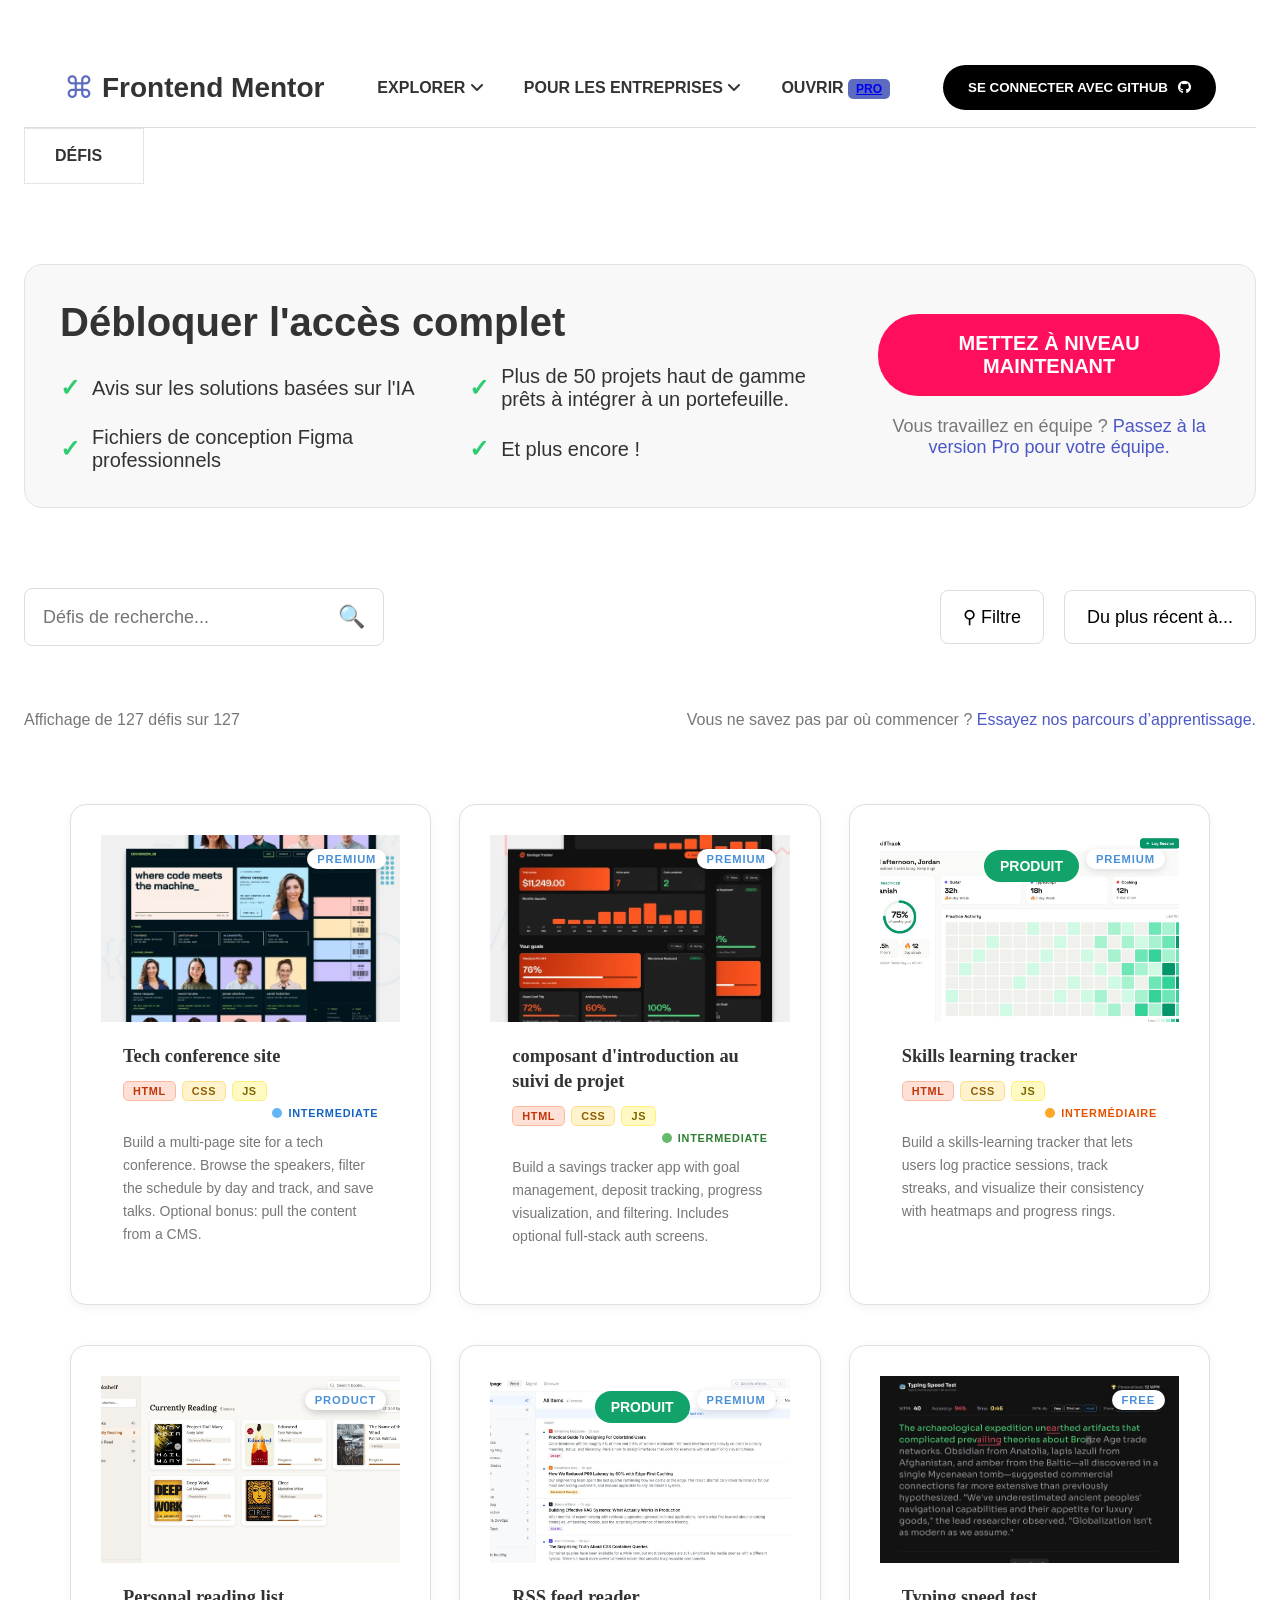
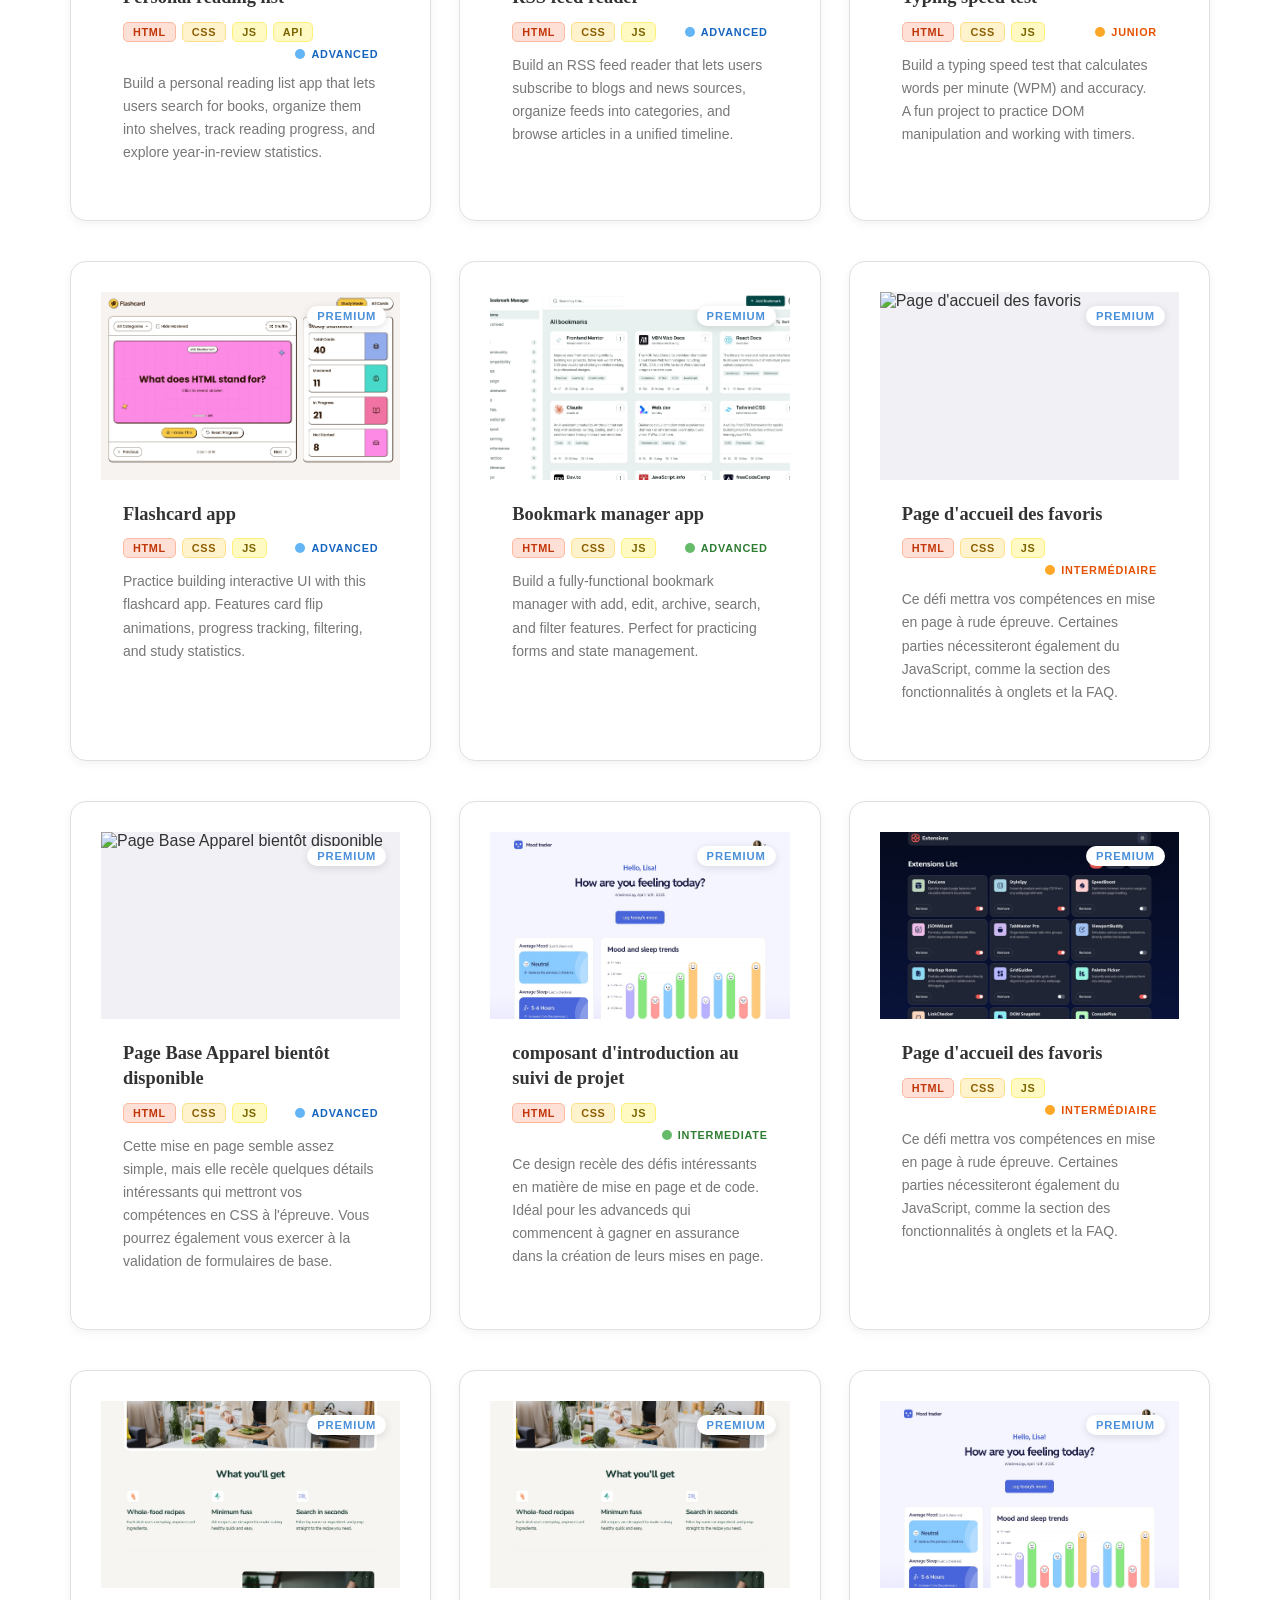
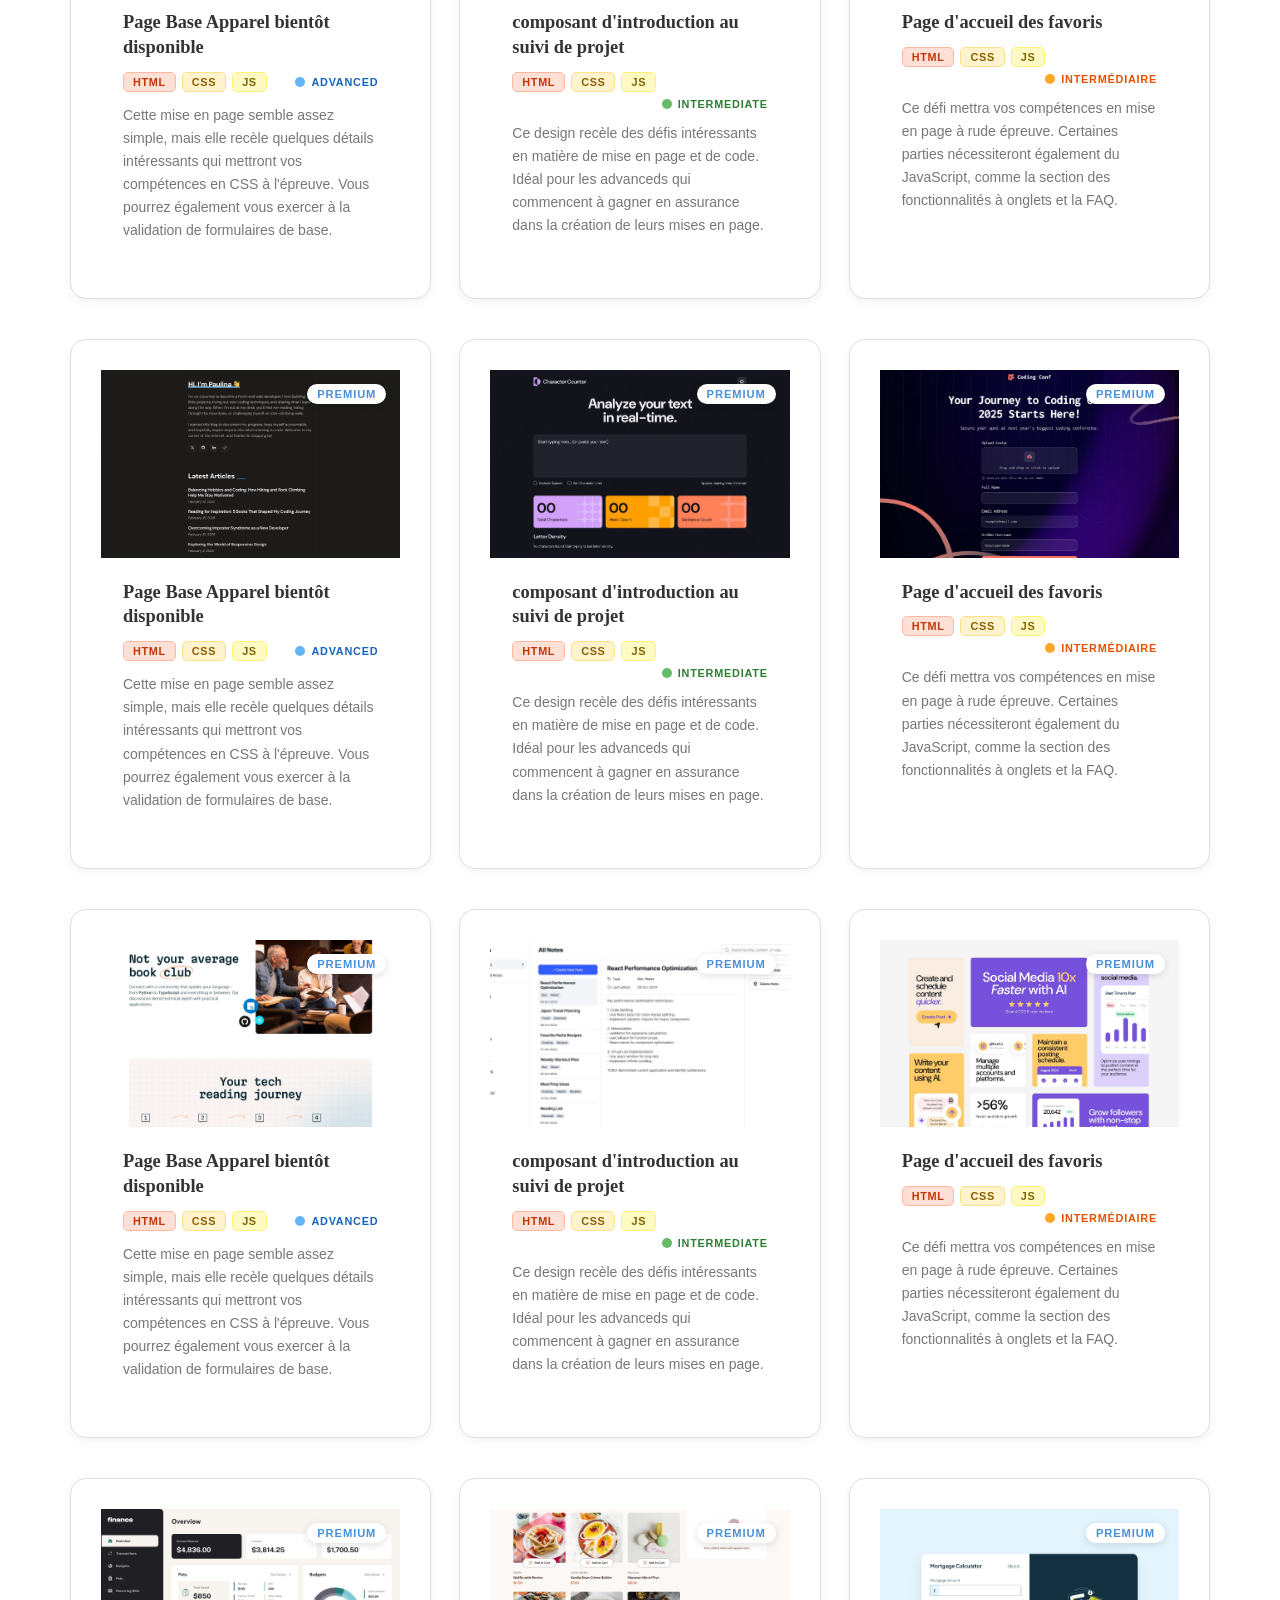
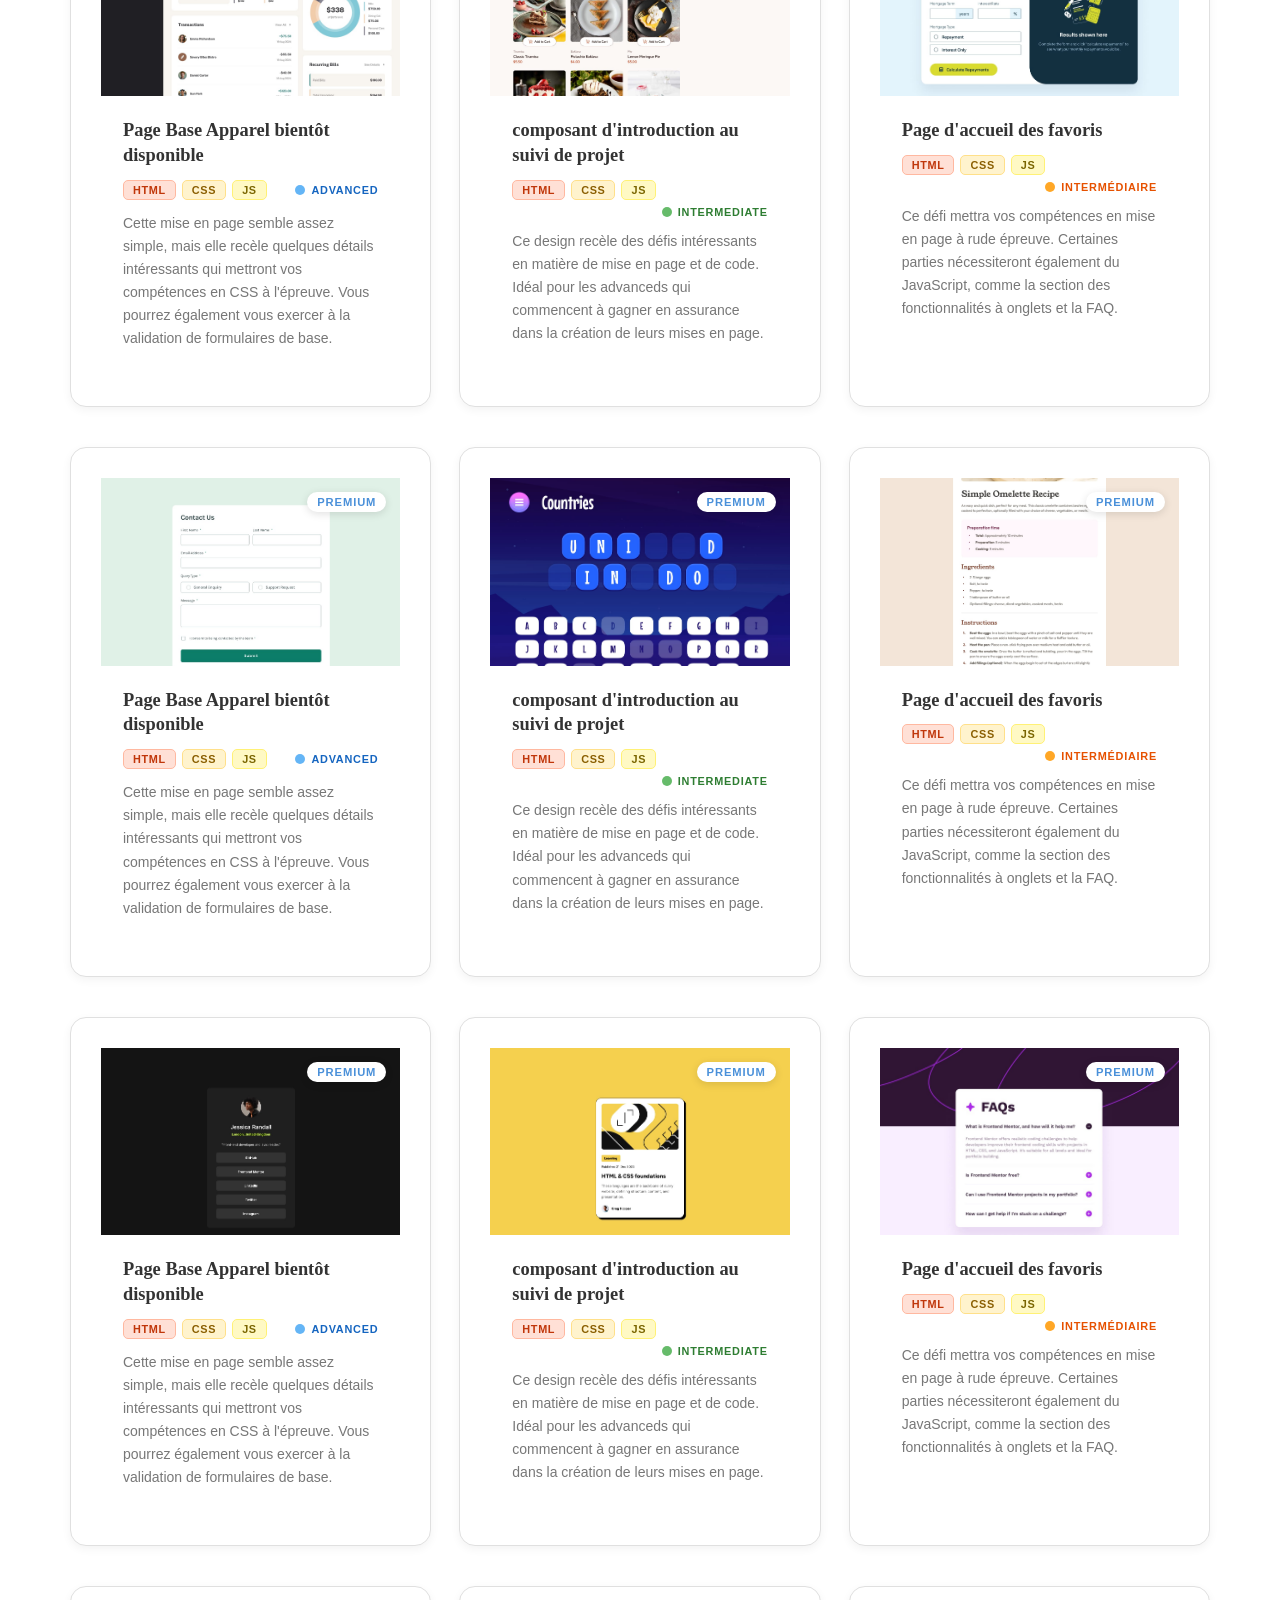
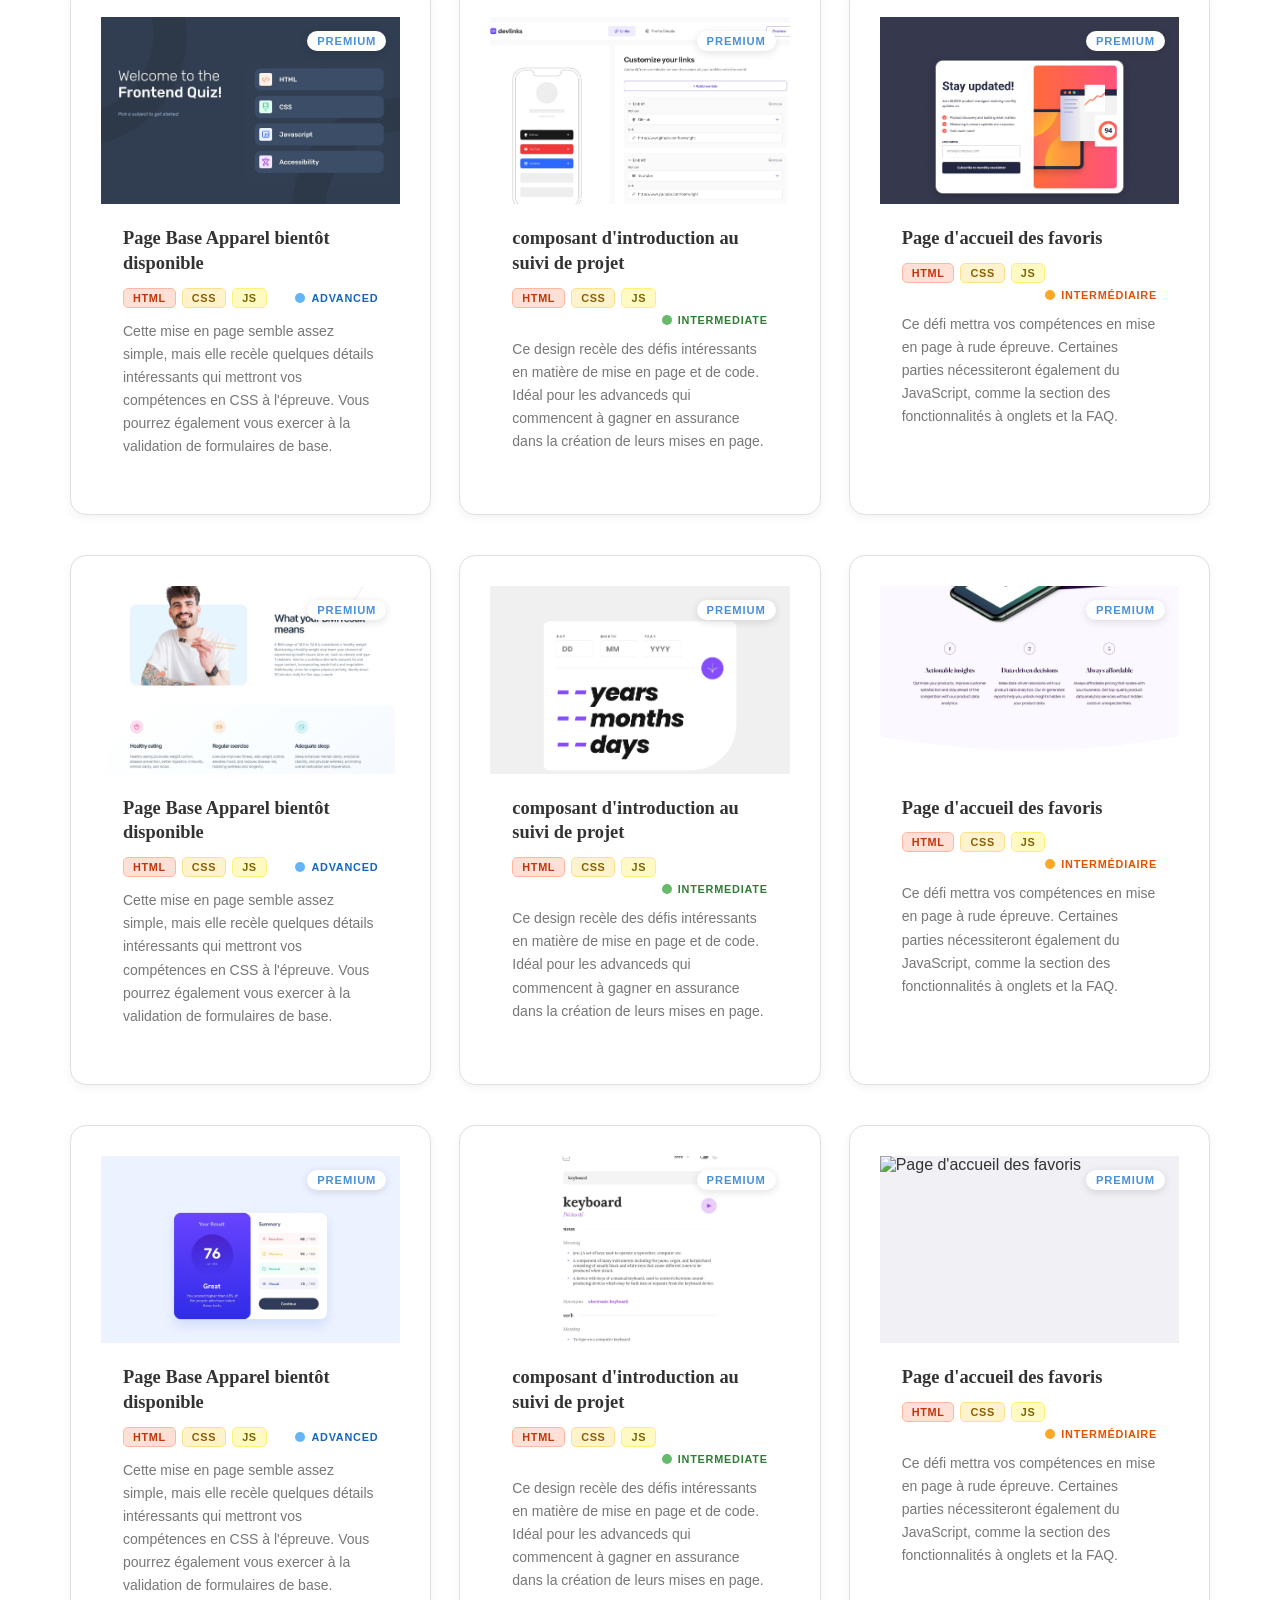
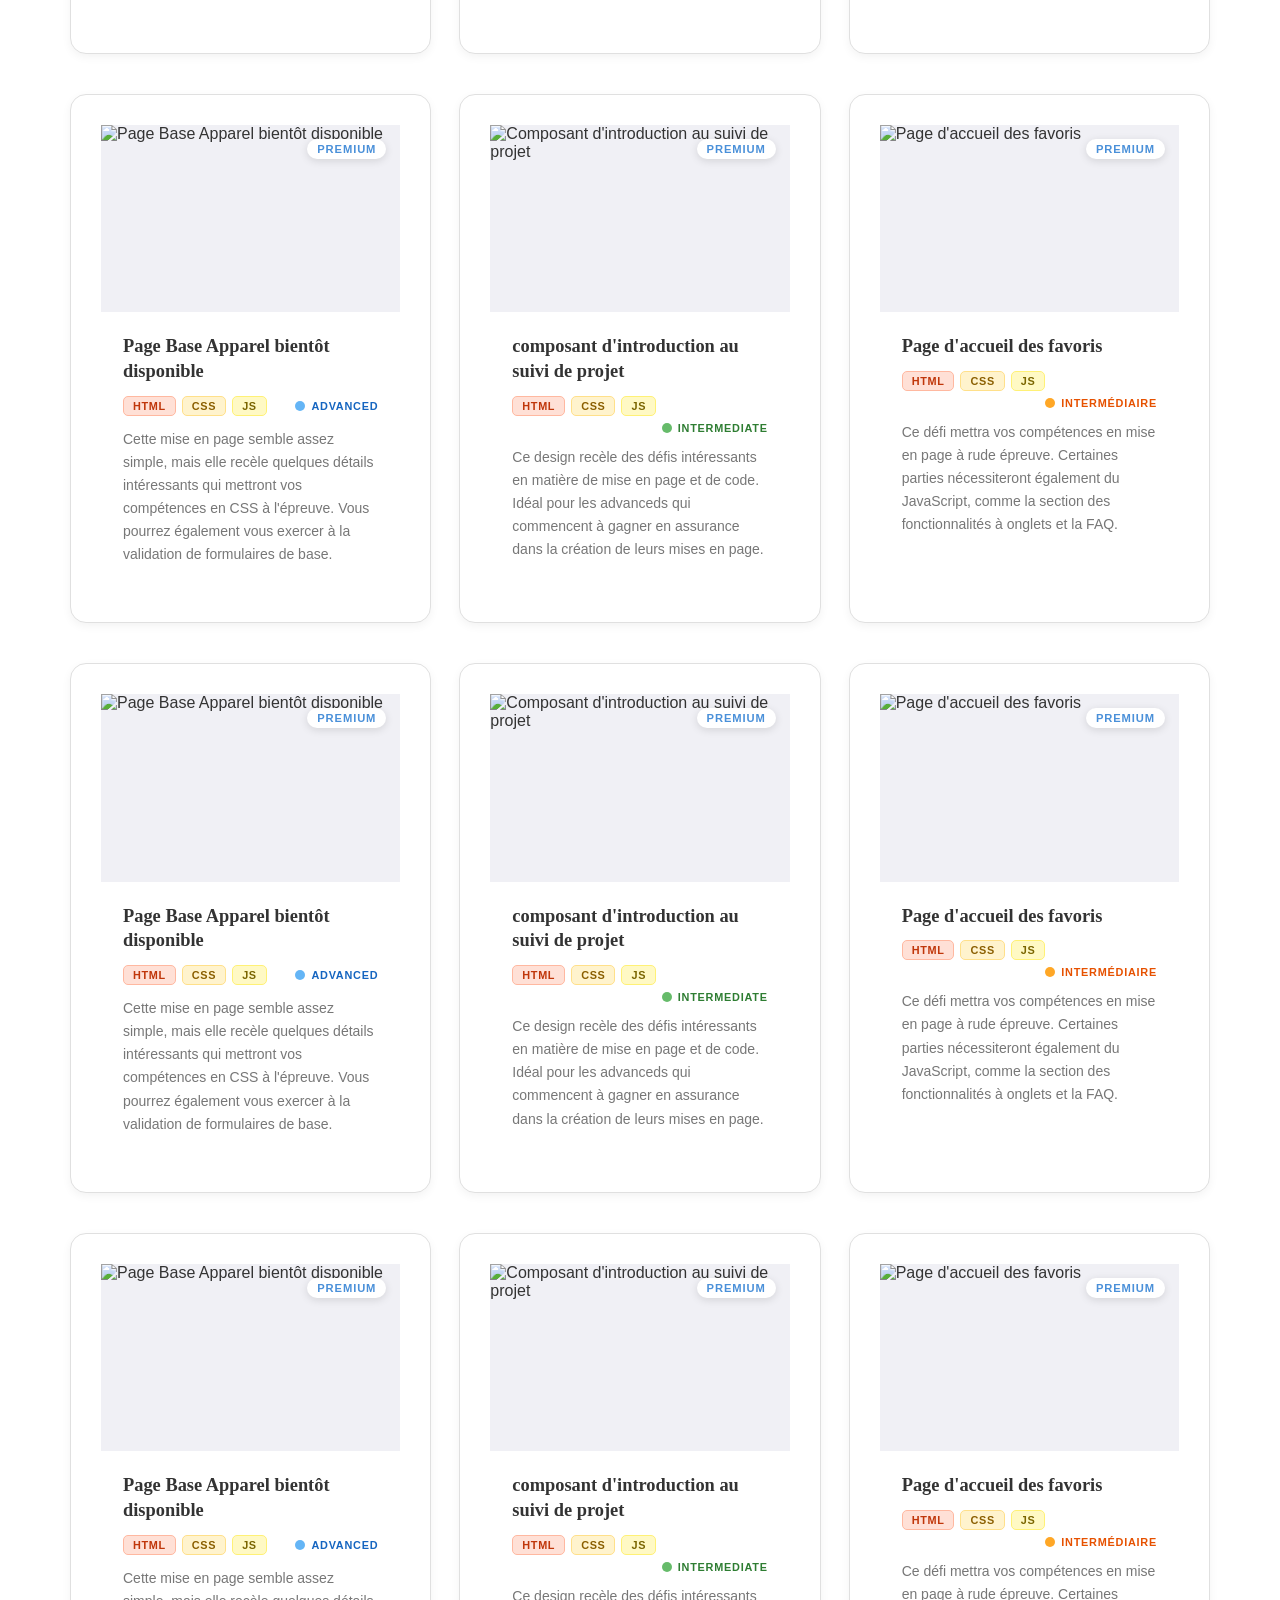
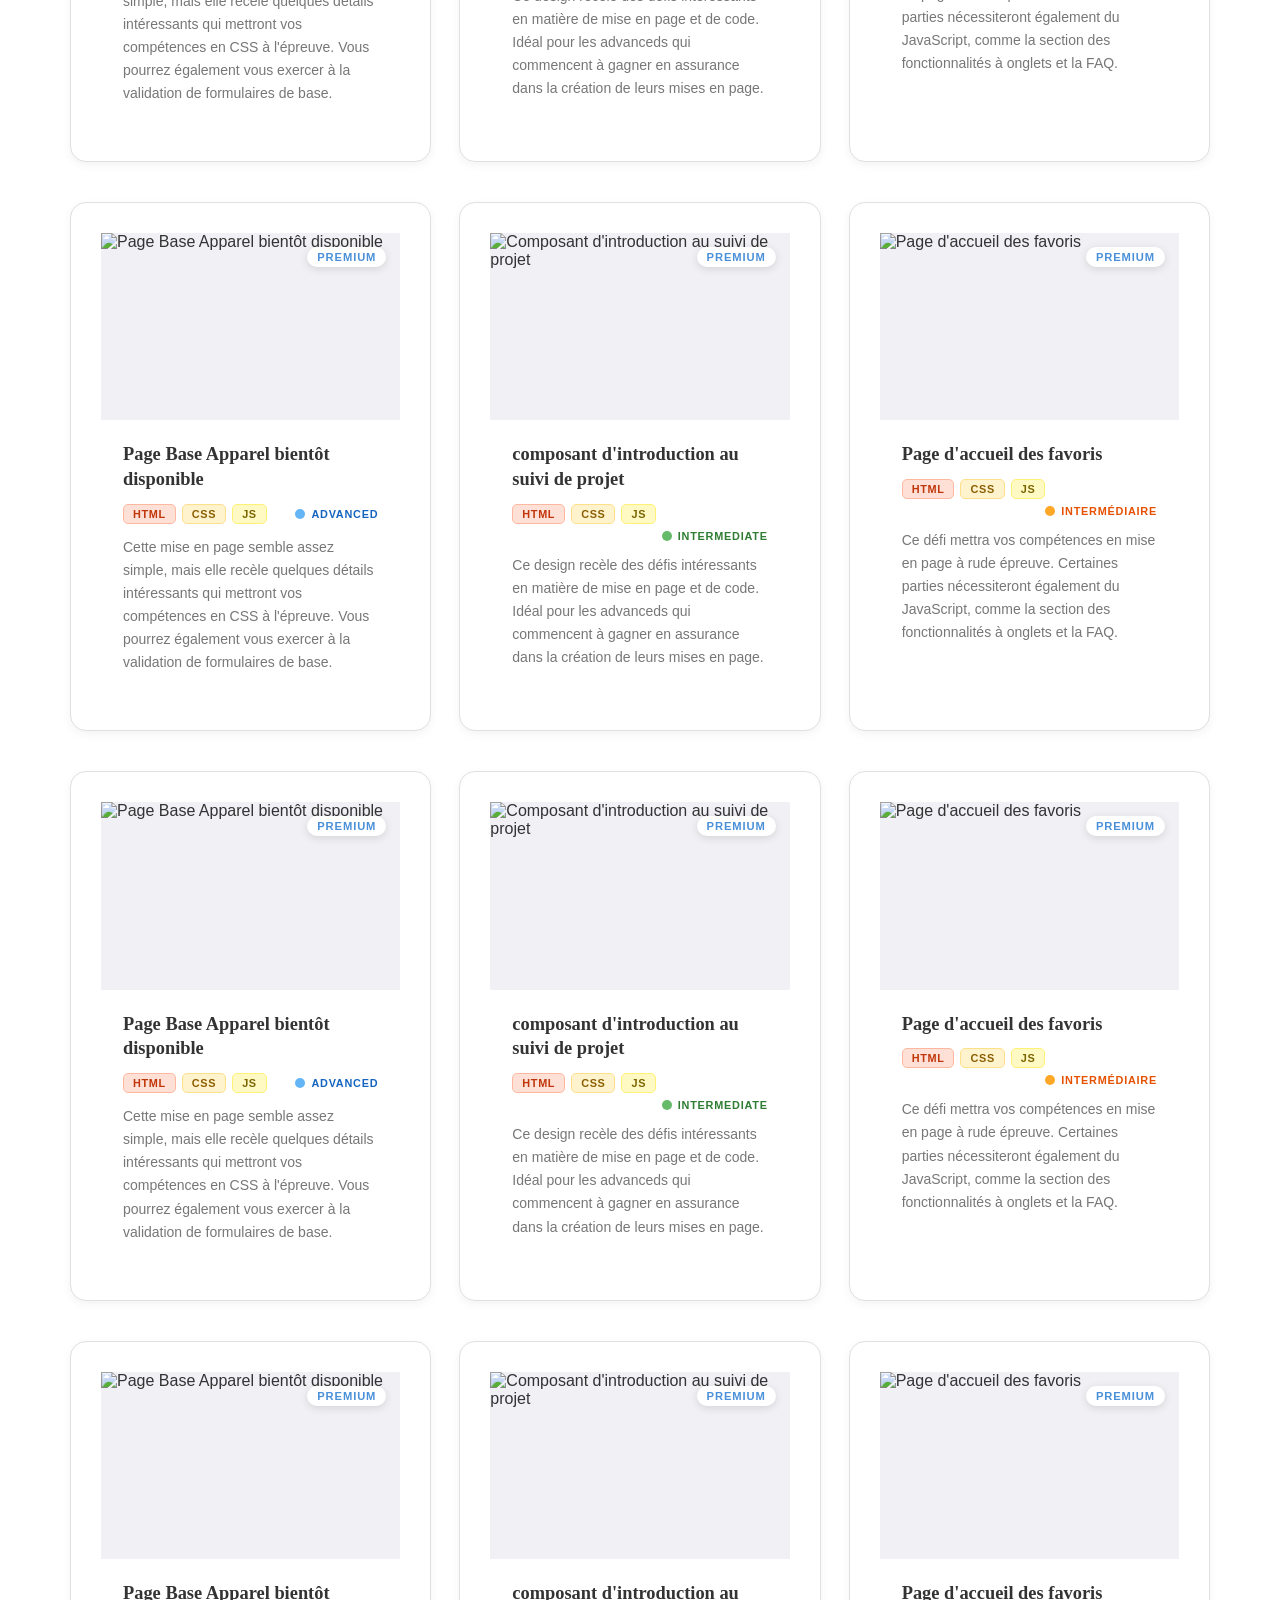
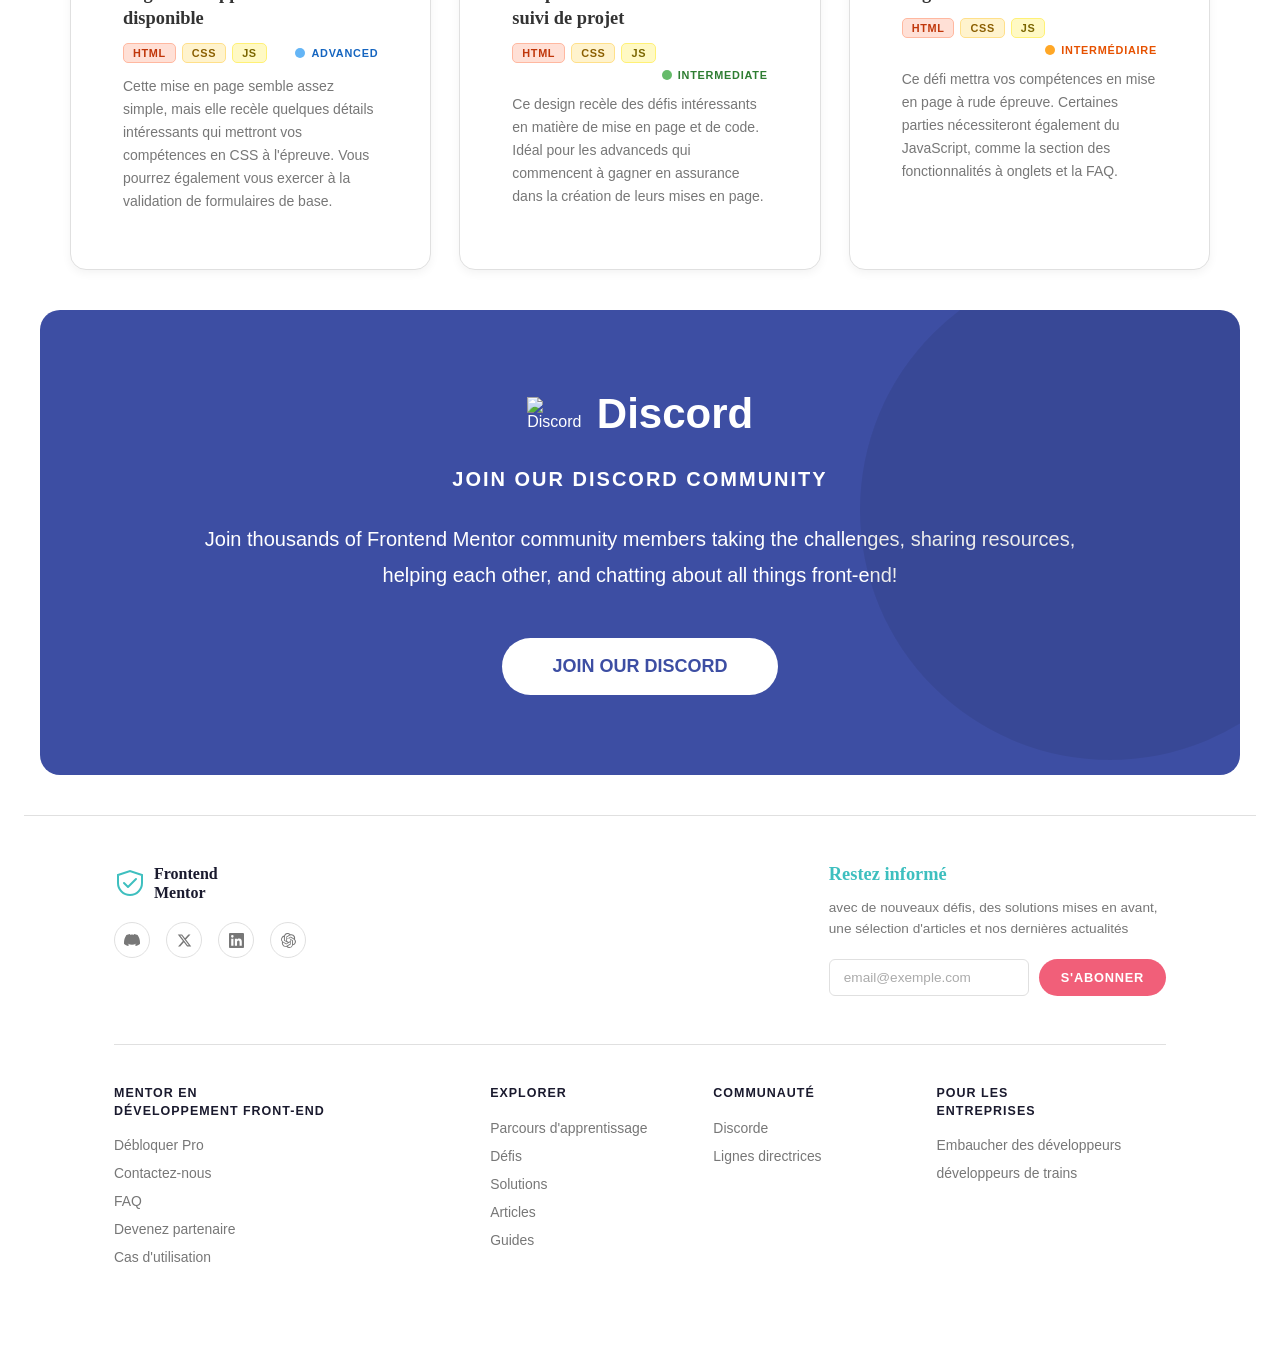
==== commit 9c9c66c5: "Premier commit" ====
--- a/challenges.html
+++ b/challenges.html
@@ -10,7 +10,7 @@
     <link rel="stylesheet" href="https://cdnjs.cloudflare.com/ajax/libs/font-awesome/6.5.1/css/all.min.css">
 </head>
 <body>
-       <!-- HEADER -->
+  <!-- HEADER -->
     <header>
         <div class="logo">
             <span class="icon">⌘</span>
@@ -37,7 +37,7 @@
                         <a href="train.html"><i class="fa-solid fa-laptop-code"></i> TRAIN DEVELOPERS</a>
                     </div>
                 </li>
-                <li>OUVRIR <span class="pro">PRO</span></li>
+                <li>OUVRIR <span class="pro"><a href="guides.html">PRO</span></a></li>
             </ul>
         </nav>
 
@@ -134,20 +134,273 @@
     <div class="card-thumb">
       <!-- placeholder image (coming soon page style) -->
       <img
-        src="image1.webp"
+        src="image/image1.webp"
         alt="Page Base Apparel bientôt disponible"
       />
-      <span class="badge-free">Gratuit</span>
-    </div>
-    <div class="card-body">
-      <h2 class="card-title">Page Base Apparel bientôt disponible</h2>
+      <span class="badge-free">Premium</span>
+    </div>
+    <div class="card-body">
+      <h2 class="card-title">Tech conference site</h2>
       <div class="tags">
         <span class="tag tag-html">HTML</span>
         <span class="tag tag-css">CSS</span>
         <span class="tag tag-js">JS</span>
         <span class="level debutant">
           <span class="level-dot debutant"></span>
-          Débutant
+          
+          intermediate
+        </span>
+      </div>
+      <p class="card-desc">
+       Build a multi-page site for a tech conference. Browse the speakers, filter the schedule by day and track, and save talks. Optional bonus: pull the content from a CMS.</p>
+    </div>
+  </div>
+ 
+  <!-- ── CARD 2 ── -->
+  <div class="card">
+    <div class="card-thumb">
+      <img
+        src="image/image2.webp"
+        alt="Composant d'introduction au suivi de projet"
+      />
+      <span class="badge-free">premium</span>
+    </div>
+    <div class="card-body">
+      <h2 class="card-title">composant d'introduction au suivi de projet</h2>
+      <div class="tags">
+        <span class="tag tag-html">HTML</span>
+        <span class="tag tag-css">CSS</span>
+        <span class="tag tag-js">JS</span>
+        <span class="level INTERMEDIATE">
+          <span class="level-dot INTERMEDIATE"></span>
+          INTERMEDIATE
+        </span>
+      </div>
+      <p class="card-desc">
+        Build a savings tracker app with goal management, deposit tracking, progress visualization, and filtering. Includes optional full-stack auth screens.
+      </p>
+    </div>
+  </div>
+ 
+  <!-- ── CARD 3 ── -->
+  <div class="card">
+    <div class="card-thumb">
+      <img
+        src="image/image3.jpg"
+        alt="Skills learning tracker"
+      />
+      <span class="badge-free">premium</span>
+      <span class="badge green">PRODUIT</span>
+
+    </div>
+    <div class="card-body">
+      <h2 class="card-title">Skills learning tracker</h2>
+      <div class="tags">
+        <span class="tag tag-html">HTML</span>
+        <span class="tag tag-css">CSS</span>
+        <span class="tag tag-js">JS</span>
+        <span class="level intermediaire">
+          <span class="level-dot intermediaire"></span>
+          Intermédiaire
+        </span>
+      </div>
+      <p class="card-desc">
+        Build a skills-learning tracker that lets users log practice sessions, track streaks, and visualize their consistency with heatmaps and progress rings.
+      </p>
+    </div>
+  </div>
+ 
+</div>
+<div class="cards-grid">
+ 
+  <!-- ── CARD 1 ── -->
+  <div class="card">
+    <div class="card-thumb">
+      <!-- placeholder image (coming soon page style) -->
+      <img
+        src="image/image4.jpg"
+        alt="Personal reading list"
+      />
+      <span class="badge-free">premium</span>
+      <span class="badge-free">PRODUCT</span>
+    </div>
+    <div class="card-body">
+      <h2 class="card-title">Personal reading list</h2>
+      <div class="tags">
+        <span class="tag tag-html">HTML</span>
+        <span class="tag tag-css">CSS</span>
+        <span class="tag tag-js">JS</span>
+        <span class="tag tag-js">API</span>
+        <span class="level debutant">
+          <span class="level-dot debutant"></span>
+          advanced
+        </span>
+      </div>
+      <p class="card-desc">
+        Build a personal reading list app that lets users search for books, organize them into shelves, track reading progress, and explore year-in-review statistics.
+      </p>
+    </div>
+  </div>
+ 
+  <!-- ── CARD 2 ── -->
+  <div class="card">
+    <div class="card-thumb">
+      <img
+        src="image/image5.jpg"
+        alt="Composant d'introduction au suivi de projet"
+      />
+      <span class="badge-free">premium</span>
+      <span class="badge green">PRODUIT</span>
+    </div>
+    <div class="card-body">
+      <h2 class="card-title">RSS feed reader</h2>
+      <div class="tags">
+        <span class="tag tag-html">HTML</span>
+        <span class="tag tag-css">CSS</span>
+        <span class="tag tag-js">JS</span>
+        <span class="level debutant">
+          <span class="level-dot debutant"></span>
+          advanced
+        </span>
+      </div>
+      <p class="card-desc">
+        Build an RSS feed reader that lets users subscribe to blogs and news sources, organize feeds into categories, and browse articles in a unified timeline.
+      </p>
+    </div>
+  </div>
+ 
+  <!-- ── CARD 3 ── -->
+  <div class="card">
+    <div class="card-thumb">
+      <img
+        src="image/image6.jpg"
+        alt="Page d'accueil des favoris"
+      />
+      <span class="badge-free">FREE</span>
+    </div>
+    <div class="card-body">
+      <h2 class="card-title">Typing speed test</h2>
+      <div class="tags">
+        <span class="tag tag-html">HTML</span>
+        <span class="tag tag-css">CSS</span>
+        <span class="tag tag-js">JS</span>
+        <span class="level intermediaire">
+          <span class="level-dot intermediaire"></span>
+          JUNIOR
+        </span>
+      </div>
+      <p class="card-desc">
+        Build a typing speed test that calculates words per minute (WPM) and accuracy. A fun project to practice DOM manipulation and working with timers.
+      </p>  
+    </div>
+  </div>
+ 
+</div>
+<div class="cards-grid">
+ 
+  <!-- ── CARD 1 ── -->
+  <div class="card">
+    <div class="card-thumb">
+      <!-- placeholder image (coming soon page style) -->
+      <img
+        src="image/image7.jpg"
+        alt="Page Base Apparel bientôt disponible"
+      />
+      <span class="badge-free">premium</span>
+    </div>
+    <div class="card-body">
+      <h2 class="card-title">Flashcard app</h2>
+      <div class="tags">
+        <span class="tag tag-html">HTML</span>
+        <span class="tag tag-css">CSS</span>
+        <span class="tag tag-js">JS</span>
+        <span class="level debutant">
+          <span class="level-dot debutant"></span>
+          advanced
+        </span>
+      </div>
+      <p class="card-desc">
+        Practice building interactive UI with this flashcard app. Features card flip animations, progress tracking, filtering, and study statistics.      
+      </p>
+    </div>
+  </div>
+ 
+  <!-- ── CARD 2 ── -->
+  <div class="card">
+    <div class="card-thumb">
+      <img
+        src="image/image8.jpg"
+        alt="Composant d'introduction au suivi de projet"
+      />
+      <span class="badge-free">premium</span>
+    </div>
+    <div class="card-body">
+      <h2 class="card-title">Bookmark manager app</h2>
+      <div class="tags">
+        <span class="tag tag-html">HTML</span>
+        <span class="tag tag-css">CSS</span>
+        <span class="tag tag-js">JS</span>
+        <span class="level INTERMEDIATE">
+          <span class="level-dot INTERMEDIATE"></span>
+         advanced
+        </span>
+      </div>
+      <p class="card-desc">
+        Build a fully-functional bookmark manager with add, edit, archive, search, and filter features. Perfect for practicing forms and state management.
+      </p>
+    </div>
+  </div>
+ 
+  <!-- ── CARD 3 ── -->
+  <div class="card">
+    <div class="card-thumb">
+      <img
+        src="image/image/image9.jpg"
+        alt="Page d'accueil des favoris"
+      />
+      <span class="badge-free">premium</span>
+    </div>
+    <div class="card-body">
+      <h2 class="card-title">Page d'accueil des favoris</h2>
+      <div class="tags">
+        <span class="tag tag-html">HTML</span>
+        <span class="tag tag-css">CSS</span>
+        <span class="tag tag-js">JS</span>
+        <span class="level intermediaire">
+          <span class="level-dot intermediaire"></span>
+          Intermédiaire
+        </span>
+      </div>
+      <p class="card-desc">
+        Ce défi mettra vos compétences en mise en page à rude épreuve.
+        Certaines parties nécessiteront également du JavaScript, comme
+        la section des fonctionnalités à onglets et la FAQ.
+      </p>
+    </div>
+  </div>
+ 
+</div>
+<div class="cards-grid">
+ 
+  <!-- ── CARD 1 ── -->
+  <div class="card">
+    <div class="card-thumb">
+      <!-- placeholder image (coming soon page style) -->
+      <img
+        src="image/image/image10.jpg"
+        alt="Page Base Apparel bientôt disponible"
+      />
+      <span class="badge-free">premium</span>
+    </div>
+    <div class="card-body">
+      <h2 class="card-title">Page Base Apparel bientôt disponible</h2>
+      <div class="tags">
+        <span class="tag tag-html">HTML</span>
+        <span class="tag tag-css">CSS</span>
+        <span class="tag tag-js">JS</span>
+        <span class="level debutant">
+          <span class="level-dot debutant"></span>
+          advanced
         </span>
       </div>
       <p class="card-desc">
@@ -162,10 +415,10 @@
   <div class="card">
     <div class="card-thumb">
       <img
-        src="image2.webp"
+        src="image/image11.jpg"
         alt="Composant d'introduction au suivi de projet"
       />
-      <span class="badge-free">Gratuit</span>
+      <span class="badge-free">premium</span>
     </div>
     <div class="card-body">
       <h2 class="card-title">composant d'introduction au suivi de projet</h2>
@@ -173,14 +426,14 @@
         <span class="tag tag-html">HTML</span>
         <span class="tag tag-css">CSS</span>
         <span class="tag tag-js">JS</span>
-        <span class="level junior">
-          <span class="level-dot junior"></span>
-          Junior
+        <span class="level INTERMEDIATE">
+          <span class="level-dot INTERMEDIATE"></span>
+          INTERMEDIATE
         </span>
       </div>
       <p class="card-desc">
         Ce design recèle des défis intéressants en matière de mise en page et
-        de code. Idéal pour les débutants qui commencent à gagner en assurance
+        de code. Idéal pour les advanceds qui commencent à gagner en assurance
         dans la création de leurs mises en page.
       </p>
     </div>
@@ -190,10 +443,10 @@
   <div class="card">
     <div class="card-thumb">
       <img
-        src="image3.jpg"
+        src="image/image12.jpg"
         alt="Page d'accueil des favoris"
       />
-      <span class="badge-free">Gratuit</span>
+      <span class="badge-free">premium</span>
     </div>
     <div class="card-body">
       <h2 class="card-title">Page d'accueil des favoris</h2>
@@ -222,10 +475,10 @@
     <div class="card-thumb">
       <!-- placeholder image (coming soon page style) -->
       <img
-        src="image4.jpg"
+        src="image/image13.jpg"
         alt="Page Base Apparel bientôt disponible"
       />
-      <span class="badge-free">Gratuit</span>
+      <span class="badge-free">premium</span>
     </div>
     <div class="card-body">
       <h2 class="card-title">Page Base Apparel bientôt disponible</h2>
@@ -235,7 +488,7 @@
         <span class="tag tag-js">JS</span>
         <span class="level debutant">
           <span class="level-dot debutant"></span>
-          Débutant
+          advanced
         </span>
       </div>
       <p class="card-desc">
@@ -250,10 +503,10 @@
   <div class="card">
     <div class="card-thumb">
       <img
-        src="image5.jpg"
+        src="image/image13.jpg"
         alt="Composant d'introduction au suivi de projet"
       />
-      <span class="badge-free">Gratuit</span>
+      <span class="badge-free">premium</span>
     </div>
     <div class="card-body">
       <h2 class="card-title">composant d'introduction au suivi de projet</h2>
@@ -261,14 +514,14 @@
         <span class="tag tag-html">HTML</span>
         <span class="tag tag-css">CSS</span>
         <span class="tag tag-js">JS</span>
-        <span class="level junior">
-          <span class="level-dot junior"></span>
-          Junior
+        <span class="level INTERMEDIATE">
+          <span class="level-dot INTERMEDIATE"></span>
+          INTERMEDIATE
         </span>
       </div>
       <p class="card-desc">
         Ce design recèle des défis intéressants en matière de mise en page et
-        de code. Idéal pour les débutants qui commencent à gagner en assurance
+        de code. Idéal pour les advanceds qui commencent à gagner en assurance
         dans la création de leurs mises en page.
       </p>
     </div>
@@ -278,10 +531,10 @@
   <div class="card">
     <div class="card-thumb">
       <img
-        src="image6.jpg"
+        src="image/image14.jpg"
         alt="Page d'accueil des favoris"
       />
-      <span class="badge-free">Gratuit</span>
+      <span class="badge-free">premium</span>
     </div>
     <div class="card-body">
       <h2 class="card-title">Page d'accueil des favoris</h2>
@@ -310,10 +563,10 @@
     <div class="card-thumb">
       <!-- placeholder image (coming soon page style) -->
       <img
-        src="image7.jpg"
+        src="image/image15.jpg"
         alt="Page Base Apparel bientôt disponible"
       />
-      <span class="badge-free">Gratuit</span>
+      <span class="badge-free">premium</span>
     </div>
     <div class="card-body">
       <h2 class="card-title">Page Base Apparel bientôt disponible</h2>
@@ -323,7 +576,7 @@
         <span class="tag tag-js">JS</span>
         <span class="level debutant">
           <span class="level-dot debutant"></span>
-          Débutant
+          advanced
         </span>
       </div>
       <p class="card-desc">
@@ -338,10 +591,10 @@
   <div class="card">
     <div class="card-thumb">
       <img
-        src="image8.jpg"
+        src="image/image16.jpg"
         alt="Composant d'introduction au suivi de projet"
       />
-      <span class="badge-free">Gratuit</span>
+      <span class="badge-free">premium</span>
     </div>
     <div class="card-body">
       <h2 class="card-title">composant d'introduction au suivi de projet</h2>
@@ -349,14 +602,14 @@
         <span class="tag tag-html">HTML</span>
         <span class="tag tag-css">CSS</span>
         <span class="tag tag-js">JS</span>
-        <span class="level junior">
-          <span class="level-dot junior"></span>
-          Junior
+        <span class="level INTERMEDIATE">
+          <span class="level-dot INTERMEDIATE"></span>
+          INTERMEDIATE
         </span>
       </div>
       <p class="card-desc">
         Ce design recèle des défis intéressants en matière de mise en page et
-        de code. Idéal pour les débutants qui commencent à gagner en assurance
+        de code. Idéal pour les advanceds qui commencent à gagner en assurance
         dans la création de leurs mises en page.
       </p>
     </div>
@@ -366,10 +619,10 @@
   <div class="card">
     <div class="card-thumb">
       <img
-        src="image9.jpg"
+        src="image/image17.jpg"
         alt="Page d'accueil des favoris"
       />
-      <span class="badge-free">Gratuit</span>
+      <span class="badge-free">premium</span>
     </div>
     <div class="card-body">
       <h2 class="card-title">Page d'accueil des favoris</h2>
@@ -398,10 +651,10 @@
     <div class="card-thumb">
       <!-- placeholder image (coming soon page style) -->
       <img
-        src="image10.jpg"
+        src="image/image18.jpg"
         alt="Page Base Apparel bientôt disponible"
       />
-      <span class="badge-free">Gratuit</span>
+      <span class="badge-free">premium</span>
     </div>
     <div class="card-body">
       <h2 class="card-title">Page Base Apparel bientôt disponible</h2>
@@ -411,7 +664,7 @@
         <span class="tag tag-js">JS</span>
         <span class="level debutant">
           <span class="level-dot debutant"></span>
-          Débutant
+          advanced
         </span>
       </div>
       <p class="card-desc">
@@ -426,10 +679,10 @@
   <div class="card">
     <div class="card-thumb">
       <img
-        src="image11.jpg"
+        src="image/image19.jpg"
         alt="Composant d'introduction au suivi de projet"
       />
-      <span class="badge-free">Gratuit</span>
+      <span class="badge-free">premium</span>
     </div>
     <div class="card-body">
       <h2 class="card-title">composant d'introduction au suivi de projet</h2>
@@ -437,14 +690,14 @@
         <span class="tag tag-html">HTML</span>
         <span class="tag tag-css">CSS</span>
         <span class="tag tag-js">JS</span>
-        <span class="level junior">
-          <span class="level-dot junior"></span>
-          Junior
+        <span class="level INTERMEDIATE">
+          <span class="level-dot INTERMEDIATE"></span>
+          INTERMEDIATE
         </span>
       </div>
       <p class="card-desc">
         Ce design recèle des défis intéressants en matière de mise en page et
-        de code. Idéal pour les débutants qui commencent à gagner en assurance
+        de code. Idéal pour les advanceds qui commencent à gagner en assurance
         dans la création de leurs mises en page.
       </p>
     </div>
@@ -454,10 +707,10 @@
   <div class="card">
     <div class="card-thumb">
       <img
-        src="image12.jpg"
+        src="image/image20.jpg"
         alt="Page d'accueil des favoris"
       />
-      <span class="badge-free">Gratuit</span>
+      <span class="badge-free">premium</span>
     </div>
     <div class="card-body">
       <h2 class="card-title">Page d'accueil des favoris</h2>
@@ -486,10 +739,10 @@
     <div class="card-thumb">
       <!-- placeholder image (coming soon page style) -->
       <img
-        src="image13.jpg"
+        src="image/image21.jpg"
         alt="Page Base Apparel bientôt disponible"
       />
-      <span class="badge-free">Gratuit</span>
+      <span class="badge-free">premium</span>
     </div>
     <div class="card-body">
       <h2 class="card-title">Page Base Apparel bientôt disponible</h2>
@@ -499,7 +752,7 @@
         <span class="tag tag-js">JS</span>
         <span class="level debutant">
           <span class="level-dot debutant"></span>
-          Débutant
+          advanced
         </span>
       </div>
       <p class="card-desc">
@@ -514,10 +767,10 @@
   <div class="card">
     <div class="card-thumb">
       <img
-        src="image13.jpg"
+        src="image/image22.jpg"
         alt="Composant d'introduction au suivi de projet"
       />
-      <span class="badge-free">Gratuit</span>
+      <span class="badge-free">premium</span>
     </div>
     <div class="card-body">
       <h2 class="card-title">composant d'introduction au suivi de projet</h2>
@@ -525,14 +778,14 @@
         <span class="tag tag-html">HTML</span>
         <span class="tag tag-css">CSS</span>
         <span class="tag tag-js">JS</span>
-        <span class="level junior">
-          <span class="level-dot junior"></span>
-          Junior
+        <span class="level INTERMEDIATE">
+          <span class="level-dot INTERMEDIATE"></span>
+          INTERMEDIATE
         </span>
       </div>
       <p class="card-desc">
         Ce design recèle des défis intéressants en matière de mise en page et
-        de code. Idéal pour les débutants qui commencent à gagner en assurance
+        de code. Idéal pour les advanceds qui commencent à gagner en assurance
         dans la création de leurs mises en page.
       </p>
     </div>
@@ -542,10 +795,10 @@
   <div class="card">
     <div class="card-thumb">
       <img
-        src="image14.jpg"
+        src="image/image23.jpg"
         alt="Page d'accueil des favoris"
       />
-      <span class="badge-free">Gratuit</span>
+      <span class="badge-free">premium</span>
     </div>
     <div class="card-body">
       <h2 class="card-title">Page d'accueil des favoris</h2>
@@ -574,10 +827,10 @@
     <div class="card-thumb">
       <!-- placeholder image (coming soon page style) -->
       <img
-        src="image15.jpg"
+        src="image/image24.jpg"
         alt="Page Base Apparel bientôt disponible"
       />
-      <span class="badge-free">Gratuit</span>
+      <span class="badge-free">premium</span>
     </div>
     <div class="card-body">
       <h2 class="card-title">Page Base Apparel bientôt disponible</h2>
@@ -587,7 +840,7 @@
         <span class="tag tag-js">JS</span>
         <span class="level debutant">
           <span class="level-dot debutant"></span>
-          Débutant
+          advanced
         </span>
       </div>
       <p class="card-desc">
@@ -602,10 +855,10 @@
   <div class="card">
     <div class="card-thumb">
       <img
-        src="image16.jpg"
+        src="image/image25.jpg"
         alt="Composant d'introduction au suivi de projet"
       />
-      <span class="badge-free">Gratuit</span>
+      <span class="badge-free">premium</span>
     </div>
     <div class="card-body">
       <h2 class="card-title">composant d'introduction au suivi de projet</h2>
@@ -613,14 +866,14 @@
         <span class="tag tag-html">HTML</span>
         <span class="tag tag-css">CSS</span>
         <span class="tag tag-js">JS</span>
-        <span class="level junior">
-          <span class="level-dot junior"></span>
-          Junior
+        <span class="level INTERMEDIATE">
+          <span class="level-dot INTERMEDIATE"></span>
+          INTERMEDIATE
         </span>
       </div>
       <p class="card-desc">
         Ce design recèle des défis intéressants en matière de mise en page et
-        de code. Idéal pour les débutants qui commencent à gagner en assurance
+        de code. Idéal pour les advanceds qui commencent à gagner en assurance
         dans la création de leurs mises en page.
       </p>
     </div>
@@ -630,10 +883,10 @@
   <div class="card">
     <div class="card-thumb">
       <img
-        src="image17.jpg"
+        src="image/image26.jpg"
         alt="Page d'accueil des favoris"
       />
-      <span class="badge-free">Gratuit</span>
+      <span class="badge-free">premium</span>
     </div>
     <div class="card-body">
       <h2 class="card-title">Page d'accueil des favoris</h2>
@@ -662,10 +915,10 @@
     <div class="card-thumb">
       <!-- placeholder image (coming soon page style) -->
       <img
-        src="image18.jpg"
+        src="image/image27.jpg"
         alt="Page Base Apparel bientôt disponible"
       />
-      <span class="badge-free">Gratuit</span>
+      <span class="badge-free">premium</span>
     </div>
     <div class="card-body">
       <h2 class="card-title">Page Base Apparel bientôt disponible</h2>
@@ -675,7 +928,7 @@
         <span class="tag tag-js">JS</span>
         <span class="level debutant">
           <span class="level-dot debutant"></span>
-          Débutant
+          advanced
         </span>
       </div>
       <p class="card-desc">
@@ -690,10 +943,10 @@
   <div class="card">
     <div class="card-thumb">
       <img
-        src="image19.jpg"
+        src="image/image28.jpg"
         alt="Composant d'introduction au suivi de projet"
       />
-      <span class="badge-free">Gratuit</span>
+      <span class="badge-free">premium</span>
     </div>
     <div class="card-body">
       <h2 class="card-title">composant d'introduction au suivi de projet</h2>
@@ -701,14 +954,14 @@
         <span class="tag tag-html">HTML</span>
         <span class="tag tag-css">CSS</span>
         <span class="tag tag-js">JS</span>
-        <span class="level junior">
-          <span class="level-dot junior"></span>
-          Junior
+        <span class="level INTERMEDIATE">
+          <span class="level-dot INTERMEDIATE"></span>
+          INTERMEDIATE
         </span>
       </div>
       <p class="card-desc">
         Ce design recèle des défis intéressants en matière de mise en page et
-        de code. Idéal pour les débutants qui commencent à gagner en assurance
+        de code. Idéal pour les advanceds qui commencent à gagner en assurance
         dans la création de leurs mises en page.
       </p>
     </div>
@@ -718,10 +971,10 @@
   <div class="card">
     <div class="card-thumb">
       <img
-        src="image20.jpg"
+        src="image/image29.jpg"
         alt="Page d'accueil des favoris"
       />
-      <span class="badge-free">Gratuit</span>
+      <span class="badge-free">premium</span>
     </div>
     <div class="card-body">
       <h2 class="card-title">Page d'accueil des favoris</h2>
@@ -750,10 +1003,10 @@
     <div class="card-thumb">
       <!-- placeholder image (coming soon page style) -->
       <img
-        src="image21.jpg"
+        src="image/image30.jpg"
         alt="Page Base Apparel bientôt disponible"
       />
-      <span class="badge-free">Gratuit</span>
+      <span class="badge-free">premium</span>
     </div>
     <div class="card-body">
       <h2 class="card-title">Page Base Apparel bientôt disponible</h2>
@@ -763,7 +1016,7 @@
         <span class="tag tag-js">JS</span>
         <span class="level debutant">
           <span class="level-dot debutant"></span>
-          Débutant
+          advanced
         </span>
       </div>
       <p class="card-desc">
@@ -778,10 +1031,10 @@
   <div class="card">
     <div class="card-thumb">
       <img
-        src="image22.jpg"
+        src="image/image31.jpg"
         alt="Composant d'introduction au suivi de projet"
       />
-      <span class="badge-free">Gratuit</span>
+      <span class="badge-free">premium</span>
     </div>
     <div class="card-body">
       <h2 class="card-title">composant d'introduction au suivi de projet</h2>
@@ -789,14 +1042,14 @@
         <span class="tag tag-html">HTML</span>
         <span class="tag tag-css">CSS</span>
         <span class="tag tag-js">JS</span>
-        <span class="level junior">
-          <span class="level-dot junior"></span>
-          Junior
+        <span class="level INTERMEDIATE">
+          <span class="level-dot INTERMEDIATE"></span>
+          INTERMEDIATE
         </span>
       </div>
       <p class="card-desc">
         Ce design recèle des défis intéressants en matière de mise en page et
-        de code. Idéal pour les débutants qui commencent à gagner en assurance
+        de code. Idéal pour les advanceds qui commencent à gagner en assurance
         dans la création de leurs mises en page.
       </p>
     </div>
@@ -806,10 +1059,10 @@
   <div class="card">
     <div class="card-thumb">
       <img
-        src="image23.jpg"
+        src="image/image32.jpg"
         alt="Page d'accueil des favoris"
       />
-      <span class="badge-free">Gratuit</span>
+      <span class="badge-free">premium</span>
     </div>
     <div class="card-body">
       <h2 class="card-title">Page d'accueil des favoris</h2>
@@ -838,10 +1091,10 @@
     <div class="card-thumb">
       <!-- placeholder image (coming soon page style) -->
       <img
-        src="image24.jpg"
+        src="image/image33.jpg"
         alt="Page Base Apparel bientôt disponible"
       />
-      <span class="badge-free">Gratuit</span>
+      <span class="badge-free">premium</span>
     </div>
     <div class="card-body">
       <h2 class="card-title">Page Base Apparel bientôt disponible</h2>
@@ -851,7 +1104,7 @@
         <span class="tag tag-js">JS</span>
         <span class="level debutant">
           <span class="level-dot debutant"></span>
-          Débutant
+          advanced
         </span>
       </div>
       <p class="card-desc">
@@ -866,10 +1119,10 @@
   <div class="card">
     <div class="card-thumb">
       <img
-        src="image25.jpg"
+        src="image/image34.jpg"
         alt="Composant d'introduction au suivi de projet"
       />
-      <span class="badge-free">Gratuit</span>
+      <span class="badge-free">premium</span>
     </div>
     <div class="card-body">
       <h2 class="card-title">composant d'introduction au suivi de projet</h2>
@@ -877,14 +1130,14 @@
         <span class="tag tag-html">HTML</span>
         <span class="tag tag-css">CSS</span>
         <span class="tag tag-js">JS</span>
-        <span class="level junior">
-          <span class="level-dot junior"></span>
-          Junior
+        <span class="level INTERMEDIATE">
+          <span class="level-dot INTERMEDIATE"></span>
+          INTERMEDIATE
         </span>
       </div>
       <p class="card-desc">
         Ce design recèle des défis intéressants en matière de mise en page et
-        de code. Idéal pour les débutants qui commencent à gagner en assurance
+        de code. Idéal pour les advanceds qui commencent à gagner en assurance
         dans la création de leurs mises en page.
       </p>
     </div>
@@ -894,10 +1147,10 @@
   <div class="card">
     <div class="card-thumb">
       <img
-        src="image26.jpg"
+        src="image/image35.jpg"
         alt="Page d'accueil des favoris"
       />
-      <span class="badge-free">Gratuit</span>
+      <span class="badge-free">premium</span>
     </div>
     <div class="card-body">
       <h2 class="card-title">Page d'accueil des favoris</h2>
@@ -926,10 +1179,10 @@
     <div class="card-thumb">
       <!-- placeholder image (coming soon page style) -->
       <img
-        src="image27.jpg"
+        src="image/image36.jpg"
         alt="Page Base Apparel bientôt disponible"
       />
-      <span class="badge-free">Gratuit</span>
+      <span class="badge-free">premium</span>
     </div>
     <div class="card-body">
       <h2 class="card-title">Page Base Apparel bientôt disponible</h2>
@@ -939,7 +1192,7 @@
         <span class="tag tag-js">JS</span>
         <span class="level debutant">
           <span class="level-dot debutant"></span>
-          Débutant
+          advanced
         </span>
       </div>
       <p class="card-desc">
@@ -954,10 +1207,10 @@
   <div class="card">
     <div class="card-thumb">
       <img
-        src="image28.jpg"
+        src="image/image37.jpg"
         alt="Composant d'introduction au suivi de projet"
       />
-      <span class="badge-free">Gratuit</span>
+      <span class="badge-free">premium</span>
     </div>
     <div class="card-body">
       <h2 class="card-title">composant d'introduction au suivi de projet</h2>
@@ -965,14 +1218,14 @@
         <span class="tag tag-html">HTML</span>
         <span class="tag tag-css">CSS</span>
         <span class="tag tag-js">JS</span>
-        <span class="level junior">
-          <span class="level-dot junior"></span>
-          Junior
+        <span class="level INTERMEDIATE">
+          <span class="level-dot INTERMEDIATE"></span>
+          INTERMEDIATE
         </span>
       </div>
       <p class="card-desc">
         Ce design recèle des défis intéressants en matière de mise en page et
-        de code. Idéal pour les débutants qui commencent à gagner en assurance
+        de code. Idéal pour les advanceds qui commencent à gagner en assurance
         dans la création de leurs mises en page.
       </p>
     </div>
@@ -982,10 +1235,10 @@
   <div class="card">
     <div class="card-thumb">
       <img
-        src="image29.jpg"
+        src="image/image/38.jpg"
         alt="Page d'accueil des favoris"
       />
-      <span class="badge-free">Gratuit</span>
+      <span class="badge-free">premium</span>
     </div>
     <div class="card-body">
       <h2 class="card-title">Page d'accueil des favoris</h2>
@@ -1014,10 +1267,10 @@
     <div class="card-thumb">
       <!-- placeholder image (coming soon page style) -->
       <img
-        src="image30.jpg"
+        src="image/image/image39.jpg"
         alt="Page Base Apparel bientôt disponible"
       />
-      <span class="badge-free">Gratuit</span>
+      <span class="badge-free">premium</span>
     </div>
     <div class="card-body">
       <h2 class="card-title">Page Base Apparel bientôt disponible</h2>
@@ -1027,7 +1280,7 @@
         <span class="tag tag-js">JS</span>
         <span class="level debutant">
           <span class="level-dot debutant"></span>
-          Débutant
+          advanced
         </span>
       </div>
       <p class="card-desc">
@@ -1042,10 +1295,10 @@
   <div class="card">
     <div class="card-thumb">
       <img
-        src="image31.jpg"
+        src="image/image/image41.jpg"
         alt="Composant d'introduction au suivi de projet"
       />
-      <span class="badge-free">Gratuit</span>
+      <span class="badge-free">premium</span>
     </div>
     <div class="card-body">
       <h2 class="card-title">composant d'introduction au suivi de projet</h2>
@@ -1053,14 +1306,14 @@
         <span class="tag tag-html">HTML</span>
         <span class="tag tag-css">CSS</span>
         <span class="tag tag-js">JS</span>
-        <span class="level junior">
-          <span class="level-dot junior"></span>
-          Junior
+        <span class="level INTERMEDIATE">
+          <span class="level-dot INTERMEDIATE"></span>
+          INTERMEDIATE
         </span>
       </div>
       <p class="card-desc">
         Ce design recèle des défis intéressants en matière de mise en page et
-        de code. Idéal pour les débutants qui commencent à gagner en assurance
+        de code. Idéal pour les advanceds qui commencent à gagner en assurance
         dans la création de leurs mises en page.
       </p>
     </div>
@@ -1070,10 +1323,10 @@
   <div class="card">
     <div class="card-thumb">
       <img
-        src="image32.jpg"
+        src="image/image/image42.jpg"
         alt="Page d'accueil des favoris"
       />
-      <span class="badge-free">Gratuit</span>
+      <span class="badge-free">premium</span>
     </div>
     <div class="card-body">
       <h2 class="card-title">Page d'accueil des favoris</h2>
@@ -1102,10 +1355,10 @@
     <div class="card-thumb">
       <!-- placeholder image (coming soon page style) -->
       <img
-        src="image33.jpg"
+        src="image/image/image43.jpg"
         alt="Page Base Apparel bientôt disponible"
       />
-      <span class="badge-free">Gratuit</span>
+      <span class="badge-free">premium</span>
     </div>
     <div class="card-body">
       <h2 class="card-title">Page Base Apparel bientôt disponible</h2>
@@ -1115,7 +1368,7 @@
         <span class="tag tag-js">JS</span>
         <span class="level debutant">
           <span class="level-dot debutant"></span>
-          Débutant
+          advanced
         </span>
       </div>
       <p class="card-desc">
@@ -1130,10 +1383,10 @@
   <div class="card">
     <div class="card-thumb">
       <img
-        src="image34.jpg"
+        src="image/image/image44.jpg"
         alt="Composant d'introduction au suivi de projet"
       />
-      <span class="badge-free">Gratuit</span>
+      <span class="badge-free">premium</span>
     </div>
     <div class="card-body">
       <h2 class="card-title">composant d'introduction au suivi de projet</h2>
@@ -1141,14 +1394,14 @@
         <span class="tag tag-html">HTML</span>
         <span class="tag tag-css">CSS</span>
         <span class="tag tag-js">JS</span>
-        <span class="level junior">
-          <span class="level-dot junior"></span>
-          Junior
+        <span class="level INTERMEDIATE">
+          <span class="level-dot INTERMEDIATE"></span>
+          INTERMEDIATE
         </span>
       </div>
       <p class="card-desc">
         Ce design recèle des défis intéressants en matière de mise en page et
-        de code. Idéal pour les débutants qui commencent à gagner en assurance
+        de code. Idéal pour les advanceds qui commencent à gagner en assurance
         dans la création de leurs mises en page.
       </p>
     </div>
@@ -1158,10 +1411,10 @@
   <div class="card">
     <div class="card-thumb">
       <img
-        src="image35.jpg"
+        src="image/image/image45.jpg"
         alt="Page d'accueil des favoris"
       />
-      <span class="badge-free">Gratuit</span>
+      <span class="badge-free">premium</span>
     </div>
     <div class="card-body">
       <h2 class="card-title">Page d'accueil des favoris</h2>
@@ -1190,10 +1443,10 @@
     <div class="card-thumb">
       <!-- placeholder image (coming soon page style) -->
       <img
-        src="image36.jpg"
+        src="image/image/image46.jpg"
         alt="Page Base Apparel bientôt disponible"
       />
-      <span class="badge-free">Gratuit</span>
+      <span class="badge-free">premium</span>
     </div>
     <div class="card-body">
       <h2 class="card-title">Page Base Apparel bientôt disponible</h2>
@@ -1203,7 +1456,7 @@
         <span class="tag tag-js">JS</span>
         <span class="level debutant">
           <span class="level-dot debutant"></span>
-          Débutant
+          advanced
         </span>
       </div>
       <p class="card-desc">
@@ -1218,10 +1471,10 @@
   <div class="card">
     <div class="card-thumb">
       <img
-        src="image37.jpg"
+        src="image/image/image47.jpg"
         alt="Composant d'introduction au suivi de projet"
       />
-      <span class="badge-free">Gratuit</span>
+      <span class="badge-free">premium</span>
     </div>
     <div class="card-body">
       <h2 class="card-title">composant d'introduction au suivi de projet</h2>
@@ -1229,14 +1482,14 @@
         <span class="tag tag-html">HTML</span>
         <span class="tag tag-css">CSS</span>
         <span class="tag tag-js">JS</span>
-        <span class="level junior">
-          <span class="level-dot junior"></span>
-          Junior
+        <span class="level INTERMEDIATE">
+          <span class="level-dot INTERMEDIATE"></span>
+          INTERMEDIATE
         </span>
       </div>
       <p class="card-desc">
         Ce design recèle des défis intéressants en matière de mise en page et
-        de code. Idéal pour les débutants qui commencent à gagner en assurance
+        de code. Idéal pour les advanceds qui commencent à gagner en assurance
         dans la création de leurs mises en page.
       </p>
     </div>
@@ -1246,10 +1499,10 @@
   <div class="card">
     <div class="card-thumb">
       <img
-        src="image38.jpg"
+        src="image/image/image48.jpg"
         alt="Page d'accueil des favoris"
       />
-      <span class="badge-free">Gratuit</span>
+      <span class="badge-free">premium</span>
     </div>
     <div class="card-body">
       <h2 class="card-title">Page d'accueil des favoris</h2>
@@ -1278,10 +1531,10 @@
     <div class="card-thumb">
       <!-- placeholder image (coming soon page style) -->
       <img
-        src="image39.jpg"
+        src="image/image/image49.jpg"
         alt="Page Base Apparel bientôt disponible"
       />
-      <span class="badge-free">Gratuit</span>
+      <span class="badge-free">premium</span>
     </div>
     <div class="card-body">
       <h2 class="card-title">Page Base Apparel bientôt disponible</h2>
@@ -1291,7 +1544,7 @@
         <span class="tag tag-js">JS</span>
         <span class="level debutant">
           <span class="level-dot debutant"></span>
-          Débutant
+          advanced
         </span>
       </div>
       <p class="card-desc">
@@ -1306,10 +1559,10 @@
   <div class="card">
     <div class="card-thumb">
       <img
-        src="image41.jpg"
+        src="image/image/image50.jpg"
         alt="Composant d'introduction au suivi de projet"
       />
-      <span class="badge-free">Gratuit</span>
+      <span class="badge-free">premium</span>
     </div>
     <div class="card-body">
       <h2 class="card-title">composant d'introduction au suivi de projet</h2>
@@ -1317,14 +1570,14 @@
         <span class="tag tag-html">HTML</span>
         <span class="tag tag-css">CSS</span>
         <span class="tag tag-js">JS</span>
-        <span class="level junior">
-          <span class="level-dot junior"></span>
-          Junior
+        <span class="level INTERMEDIATE">
+          <span class="level-dot INTERMEDIATE"></span>
+          INTERMEDIATE
         </span>
       </div>
       <p class="card-desc">
         Ce design recèle des défis intéressants en matière de mise en page et
-        de code. Idéal pour les débutants qui commencent à gagner en assurance
+        de code. Idéal pour les advanceds qui commencent à gagner en assurance
         dans la création de leurs mises en page.
       </p>
     </div>
@@ -1334,10 +1587,10 @@
   <div class="card">
     <div class="card-thumb">
       <img
-        src="image42.jpg"
+        src="image/image/image51.jpg"
         alt="Page d'accueil des favoris"
       />
-      <span class="badge-free">Gratuit</span>
+      <span class="badge-free">premium</span>
     </div>
     <div class="card-body">
       <h2 class="card-title">Page d'accueil des favoris</h2>
@@ -1366,10 +1619,10 @@
     <div class="card-thumb">
       <!-- placeholder image (coming soon page style) -->
       <img
-        src="image43.jpg"
+        src="image/image/image52.jpg"
         alt="Page Base Apparel bientôt disponible"
       />
-      <span class="badge-free">Gratuit</span>
+      <span class="badge-free">premium</span>
     </div>
     <div class="card-body">
       <h2 class="card-title">Page Base Apparel bientôt disponible</h2>
@@ -1379,7 +1632,7 @@
         <span class="tag tag-js">JS</span>
         <span class="level debutant">
           <span class="level-dot debutant"></span>
-          Débutant
+          advanced
         </span>
       </div>
       <p class="card-desc">
@@ -1394,10 +1647,10 @@
   <div class="card">
     <div class="card-thumb">
       <img
-        src="image44.jpg"
+        src="image/image/image53.jpg"
         alt="Composant d'introduction au suivi de projet"
       />
-      <span class="badge-free">Gratuit</span>
+      <span class="badge-free">premium</span>
     </div>
     <div class="card-body">
       <h2 class="card-title">composant d'introduction au suivi de projet</h2>
@@ -1405,14 +1658,14 @@
         <span class="tag tag-html">HTML</span>
         <span class="tag tag-css">CSS</span>
         <span class="tag tag-js">JS</span>
-        <span class="level junior">
-          <span class="level-dot junior"></span>
-          Junior
+        <span class="level INTERMEDIATE">
+          <span class="level-dot INTERMEDIATE"></span>
+          INTERMEDIATE
         </span>
       </div>
       <p class="card-desc">
         Ce design recèle des défis intéressants en matière de mise en page et
-        de code. Idéal pour les débutants qui commencent à gagner en assurance
+        de code. Idéal pour les advanceds qui commencent à gagner en assurance
         dans la création de leurs mises en page.
       </p>
     </div>
@@ -1422,10 +1675,10 @@
   <div class="card">
     <div class="card-thumb">
       <img
-        src="image45.jpg"
+        src="image/image/image54.jpg"
         alt="Page d'accueil des favoris"
       />
-      <span class="badge-free">Gratuit</span>
+      <span class="badge-free">premium</span>
     </div>
     <div class="card-body">
       <h2 class="card-title">Page d'accueil des favoris</h2>
@@ -1454,10 +1707,10 @@
     <div class="card-thumb">
       <!-- placeholder image (coming soon page style) -->
       <img
-        src="image46.jpg"
+        src="image/image/image55.jpg"
         alt="Page Base Apparel bientôt disponible"
       />
-      <span class="badge-free">Gratuit</span>
+      <span class="badge-free">premium</span>
     </div>
     <div class="card-body">
       <h2 class="card-title">Page Base Apparel bientôt disponible</h2>
@@ -1467,7 +1720,7 @@
         <span class="tag tag-js">JS</span>
         <span class="level debutant">
           <span class="level-dot debutant"></span>
-          Débutant
+          advanced
         </span>
       </div>
       <p class="card-desc">
@@ -1482,10 +1735,10 @@
   <div class="card">
     <div class="card-thumb">
       <img
-        src="image47.jpg"
+        src="image/image/image56.jpg"
         alt="Composant d'introduction au suivi de projet"
       />
-      <span class="badge-free">Gratuit</span>
+      <span class="badge-free">premium</span>
     </div>
     <div class="card-body">
       <h2 class="card-title">composant d'introduction au suivi de projet</h2>
@@ -1493,14 +1746,14 @@
         <span class="tag tag-html">HTML</span>
         <span class="tag tag-css">CSS</span>
         <span class="tag tag-js">JS</span>
-        <span class="level junior">
-          <span class="level-dot junior"></span>
-          Junior
+        <span class="level INTERMEDIATE">
+          <span class="level-dot INTERMEDIATE"></span>
+          INTERMEDIATE
         </span>
       </div>
       <p class="card-desc">
         Ce design recèle des défis intéressants en matière de mise en page et
-        de code. Idéal pour les débutants qui commencent à gagner en assurance
+        de code. Idéal pour les advanceds qui commencent à gagner en assurance
         dans la création de leurs mises en page.
       </p>
     </div>
@@ -1510,274 +1763,10 @@
   <div class="card">
     <div class="card-thumb">
       <img
-        src="image48.jpg"
+        src="image/image/image57.jpg"
         alt="Page d'accueil des favoris"
       />
-      <span class="badge-free">Gratuit</span>
-    </div>
-    <div class="card-body">
-      <h2 class="card-title">Page d'accueil des favoris</h2>
-      <div class="tags">
-        <span class="tag tag-html">HTML</span>
-        <span class="tag tag-css">CSS</span>
-        <span class="tag tag-js">JS</span>
-        <span class="level intermediaire">
-          <span class="level-dot intermediaire"></span>
-          Intermédiaire
-        </span>
-      </div>
-      <p class="card-desc">
-        Ce défi mettra vos compétences en mise en page à rude épreuve.
-        Certaines parties nécessiteront également du JavaScript, comme
-        la section des fonctionnalités à onglets et la FAQ.
-      </p>
-    </div>
-  </div>
- 
-</div>
-<div class="cards-grid">
- 
-  <!-- ── CARD 1 ── -->
-  <div class="card">
-    <div class="card-thumb">
-      <!-- placeholder image (coming soon page style) -->
-      <img
-        src="image49.jpg"
-        alt="Page Base Apparel bientôt disponible"
-      />
-      <span class="badge-free">Gratuit</span>
-    </div>
-    <div class="card-body">
-      <h2 class="card-title">Page Base Apparel bientôt disponible</h2>
-      <div class="tags">
-        <span class="tag tag-html">HTML</span>
-        <span class="tag tag-css">CSS</span>
-        <span class="tag tag-js">JS</span>
-        <span class="level debutant">
-          <span class="level-dot debutant"></span>
-          Débutant
-        </span>
-      </div>
-      <p class="card-desc">
-        Cette mise en page semble assez simple, mais elle recèle quelques
-        détails intéressants qui mettront vos compétences en CSS à l'épreuve.
-        Vous pourrez également vous exercer à la validation de formulaires de base.
-      </p>
-    </div>
-  </div>
- 
-  <!-- ── CARD 2 ── -->
-  <div class="card">
-    <div class="card-thumb">
-      <img
-        src="image50.jpg"
-        alt="Composant d'introduction au suivi de projet"
-      />
-      <span class="badge-free">Gratuit</span>
-    </div>
-    <div class="card-body">
-      <h2 class="card-title">composant d'introduction au suivi de projet</h2>
-      <div class="tags">
-        <span class="tag tag-html">HTML</span>
-        <span class="tag tag-css">CSS</span>
-        <span class="tag tag-js">JS</span>
-        <span class="level junior">
-          <span class="level-dot junior"></span>
-          Junior
-        </span>
-      </div>
-      <p class="card-desc">
-        Ce design recèle des défis intéressants en matière de mise en page et
-        de code. Idéal pour les débutants qui commencent à gagner en assurance
-        dans la création de leurs mises en page.
-      </p>
-    </div>
-  </div>
- 
-  <!-- ── CARD 3 ── -->
-  <div class="card">
-    <div class="card-thumb">
-      <img
-        src="image51.jpg"
-        alt="Page d'accueil des favoris"
-      />
-      <span class="badge-free">Gratuit</span>
-    </div>
-    <div class="card-body">
-      <h2 class="card-title">Page d'accueil des favoris</h2>
-      <div class="tags">
-        <span class="tag tag-html">HTML</span>
-        <span class="tag tag-css">CSS</span>
-        <span class="tag tag-js">JS</span>
-        <span class="level intermediaire">
-          <span class="level-dot intermediaire"></span>
-          Intermédiaire
-        </span>
-      </div>
-      <p class="card-desc">
-        Ce défi mettra vos compétences en mise en page à rude épreuve.
-        Certaines parties nécessiteront également du JavaScript, comme
-        la section des fonctionnalités à onglets et la FAQ.
-      </p>
-    </div>
-  </div>
- 
-</div>
-<div class="cards-grid">
- 
-  <!-- ── CARD 1 ── -->
-  <div class="card">
-    <div class="card-thumb">
-      <!-- placeholder image (coming soon page style) -->
-      <img
-        src="image52.jpg"
-        alt="Page Base Apparel bientôt disponible"
-      />
-      <span class="badge-free">Gratuit</span>
-    </div>
-    <div class="card-body">
-      <h2 class="card-title">Page Base Apparel bientôt disponible</h2>
-      <div class="tags">
-        <span class="tag tag-html">HTML</span>
-        <span class="tag tag-css">CSS</span>
-        <span class="tag tag-js">JS</span>
-        <span class="level debutant">
-          <span class="level-dot debutant"></span>
-          Débutant
-        </span>
-      </div>
-      <p class="card-desc">
-        Cette mise en page semble assez simple, mais elle recèle quelques
-        détails intéressants qui mettront vos compétences en CSS à l'épreuve.
-        Vous pourrez également vous exercer à la validation de formulaires de base.
-      </p>
-    </div>
-  </div>
- 
-  <!-- ── CARD 2 ── -->
-  <div class="card">
-    <div class="card-thumb">
-      <img
-        src="image53.jpg"
-        alt="Composant d'introduction au suivi de projet"
-      />
-      <span class="badge-free">Gratuit</span>
-    </div>
-    <div class="card-body">
-      <h2 class="card-title">composant d'introduction au suivi de projet</h2>
-      <div class="tags">
-        <span class="tag tag-html">HTML</span>
-        <span class="tag tag-css">CSS</span>
-        <span class="tag tag-js">JS</span>
-        <span class="level junior">
-          <span class="level-dot junior"></span>
-          Junior
-        </span>
-      </div>
-      <p class="card-desc">
-        Ce design recèle des défis intéressants en matière de mise en page et
-        de code. Idéal pour les débutants qui commencent à gagner en assurance
-        dans la création de leurs mises en page.
-      </p>
-    </div>
-  </div>
- 
-  <!-- ── CARD 3 ── -->
-  <div class="card">
-    <div class="card-thumb">
-      <img
-        src="image54.jpg"
-        alt="Page d'accueil des favoris"
-      />
-      <span class="badge-free">Gratuit</span>
-    </div>
-    <div class="card-body">
-      <h2 class="card-title">Page d'accueil des favoris</h2>
-      <div class="tags">
-        <span class="tag tag-html">HTML</span>
-        <span class="tag tag-css">CSS</span>
-        <span class="tag tag-js">JS</span>
-        <span class="level intermediaire">
-          <span class="level-dot intermediaire"></span>
-          Intermédiaire
-        </span>
-      </div>
-      <p class="card-desc">
-        Ce défi mettra vos compétences en mise en page à rude épreuve.
-        Certaines parties nécessiteront également du JavaScript, comme
-        la section des fonctionnalités à onglets et la FAQ.
-      </p>
-    </div>
-  </div>
- 
-</div>
-<div class="cards-grid">
- 
-  <!-- ── CARD 1 ── -->
-  <div class="card">
-    <div class="card-thumb">
-      <!-- placeholder image (coming soon page style) -->
-      <img
-        src="image55.jpg"
-        alt="Page Base Apparel bientôt disponible"
-      />
-      <span class="badge-free">Gratuit</span>
-    </div>
-    <div class="card-body">
-      <h2 class="card-title">Page Base Apparel bientôt disponible</h2>
-      <div class="tags">
-        <span class="tag tag-html">HTML</span>
-        <span class="tag tag-css">CSS</span>
-        <span class="tag tag-js">JS</span>
-        <span class="level debutant">
-          <span class="level-dot debutant"></span>
-          Débutant
-        </span>
-      </div>
-      <p class="card-desc">
-        Cette mise en page semble assez simple, mais elle recèle quelques
-        détails intéressants qui mettront vos compétences en CSS à l'épreuve.
-        Vous pourrez également vous exercer à la validation de formulaires de base.
-      </p>
-    </div>
-  </div>
- 
-  <!-- ── CARD 2 ── -->
-  <div class="card">
-    <div class="card-thumb">
-      <img
-        src="image56.jpg"
-        alt="Composant d'introduction au suivi de projet"
-      />
-      <span class="badge-free">Gratuit</span>
-    </div>
-    <div class="card-body">
-      <h2 class="card-title">composant d'introduction au suivi de projet</h2>
-      <div class="tags">
-        <span class="tag tag-html">HTML</span>
-        <span class="tag tag-css">CSS</span>
-        <span class="tag tag-js">JS</span>
-        <span class="level junior">
-          <span class="level-dot junior"></span>
-          Junior
-        </span>
-      </div>
-      <p class="card-desc">
-        Ce design recèle des défis intéressants en matière de mise en page et
-        de code. Idéal pour les débutants qui commencent à gagner en assurance
-        dans la création de leurs mises en page.
-      </p>
-    </div>
-  </div>
- 
-  <!-- ── CARD 3 ── -->
-  <div class="card">
-    <div class="card-thumb">
-      <img
-        src="image57.jpg"
-        alt="Page d'accueil des favoris"
-      />
-      <span class="badge-free">Gratuit</span>
+      <span class="badge-free">premium</span>
     </div>
     <div class="card-body">
       <h2 class="card-title">Page d'accueil des favoris</h2>
--- a/style.css
+++ b/style.css
@@ -0,0 +1,1129 @@
+*{
+    margin:0;
+    padding:0;
+    box-sizing:border-box;
+    font-family:'Poppins', Arial, Helvetica, sans-serif;
+
+}
+
+body{
+      background:#f7f7f7;
+      padding:40px;
+      color:#222;
+  
+}
+
+/* HEADER */
+header{
+    width:100%;
+    height:80px;
+    background:white;
+    display:flex;
+    justify-content:space-between;
+    align-items:center;
+    padding:0 40px;
+    border-bottom:1px solid #ddd;
+}
+
+.logo{
+    display:flex;
+    align-items:center;
+    gap:10px;
+}
+
+.logo .icon{
+    font-size:30px;
+    color:#5c6bc0;
+}
+
+.logo h2{
+    font-size:28px;
+}
+
+nav ul{
+    display:flex;
+    list-style:none;
+    gap:40px;
+    font-weight:bold;
+}
+
+nav ul li{
+    position:relative;
+    cursor:pointer;
+}
+
+/* MENU */
+.menu{
+    position:absolute;
+    top:40px;
+    left:0;
+    background:white;
+    width:240px;
+    border-radius:10px;
+    box-shadow:0 5px 20px rgba(0,0,0,0.1);
+    display:none;
+    flex-direction:column;
+    overflow:hidden;
+}
+
+.menu a{
+    padding:18px 20px;
+    text-decoration:none;
+    color:black;
+    font-weight:bold;
+    border-bottom:1px solid #eee;
+    display:flex;
+    gap:15px;
+}
+
+.menu a:hover{
+    background:#f5f5f5;
+}
+
+.dropdown:hover .menu{
+    display:flex;
+}
+
+/* BUTTON */
+.btn-login{
+    background:black;
+    color:white;
+    border:none;
+    padding:15px 25px;
+    border-radius:40px;
+    font-weight:bold;
+    cursor:pointer;
+    display:flex;
+    align-items:center;
+    gap:10px;
+}
+
+.pro{
+    background:#5c6bc0;
+    color:white;
+    padding:3px 8px;
+    border-radius:5px;
+    font-size:12px;
+}
+
+/* HERO */
+.hero{
+    display:flex;
+    justify-content:space-between;
+    align-items:center;
+    padding:80px;
+}
+
+.hero-left{
+    width:45%;
+}
+
+.small-title{
+    width:320px;
+    padding:20px;
+    border:1px solid #ddd;
+    font-weight:bold;
+    background:white;
+    margin-bottom:40px;
+}
+
+.hero-left h1{
+    font-size:70px;
+    color:#3f51b5;
+    margin-bottom:30px;
+}
+
+.hero-left p{
+    font-size:30px;
+    line-height:1.6;
+    color:#555;
+}
+
+
+/* RIGHT SIDE */
+.hero-right{
+    position:relative;
+    width:500px;
+    height:500px;
+}
+
+/* Cercles */
+.circle{
+    width:100px;
+    height:100px;
+    background:white;
+    border-radius:50%;
+    display:flex;
+    justify-content:center;
+    align-items:center;
+    position:absolute;
+    box-shadow:0 5px 15px rgba(0,0,0,0.1);
+    font-size:40px;
+    font-weight:bold;
+}
+
+/* Positions */
+.html{
+    bottom:20px;
+    left:40px;
+    color:#ff5722;
+}
+
+.css{
+    top:200px;
+    left:120px;
+    color:#2962ff;
+}
+
+.js{
+    bottom:120px;
+    left:260px;
+    color:#f4c20d;
+}
+
+.react{
+    top:40px;
+    right:40px;
+    color:#00bcd4;
+}
+
+.sass{
+    top:250px;
+    right:20px;
+    color:#d81b60;
+}
+
+
+/* CONTAINER */
+.container{
+    width:85%;
+    margin:auto;
+    display:flex;
+    flex-direction:column;
+    gap:40px;
+}
+
+/* CARD */
+.card{
+    background:white;
+    border:1px solid #ddd;
+    border-radius:20px;
+    display:flex;
+    justify-content:space-between;
+    align-items:center;
+    padding:30px;
+    overflow:hidden;
+}
+
+/* LEFT */
+.left{
+    width:55%;
+}
+
+.badge{
+    display:flex;
+    align-items:center;
+    gap:10px;
+    margin-bottom:25px;
+}
+
+.square{
+    width:16px;
+    height:16px;
+    background:#00bcd4;
+    border-radius:3px;
+}
+
+.badge h4{
+    font-size:25px;
+    font-weight:bold;
+}
+
+.left h1{
+    font-size:55px;
+    margin-bottom:25px;
+    color:#111;
+}
+
+.left p{
+    font-size:28px;
+    line-height:1.6;
+    color:#666;
+}
+
+/* RIGHT */
+.right{
+    width:38%;
+    height:300px;
+    border-radius:20px;
+    position:relative;
+    overflow:hidden;
+    display:flex;
+    align-items:center;
+    justify-content:center;
+}
+
+/* BLUE CARD */
+.blue{
+    background:#4353c7;
+}
+
+.blue::before{
+    content:"";
+    position:absolute;
+    width:350px;
+    height:350px;
+    border:35px solid rgba(108,128,255,0.3);
+    border-radius:50%;
+    right:-80px;
+    top:-20px;
+}
+
+/* PURPLE CARD */
+.purple{
+    background:#4855c7;
+}
+
+.purple::before{
+    content:"";
+    position:absolute;
+    width:400px;
+    height:400px;
+    border:30px solid rgba(125,145,255,0.25);
+    border-radius:50%;
+    bottom:-180px;
+    left:-100px;
+}
+
+/* CONTENT */
+.content{
+    width:100%;
+    height:100%;
+    position:relative;
+    padding:35px;
+}
+
+.content h2{
+    color:white;
+    font-size:50px;
+    line-height:1.1;
+    position:relative;
+    z-index:2;
+}
+
+.content strong{
+    font-weight:900;
+}
+
+/* CIRCLE LOGO */
+.circle{
+    width:100px;
+    height:100px;
+    background:white;
+    border-radius:50%;
+    position:absolute;
+    right:50px;
+    top:70px;
+    display:flex;
+    justify-content:center;
+    align-items:center;
+    font-size:45px;
+    color:#59c5d8;
+    z-index:2;
+}
+
+/* PHONE */
+.phone{
+    width:90px;
+    height:180px;
+    background:#6572e5;
+    border-radius:15px;
+    position:absolute;
+    right:60px;
+    top:20px;
+    border:5px solid #7d8cff;
+}
+
+.phone::before{
+    content:"";
+    position:absolute;
+    width:55px;
+    height:45px;
+    background:#f3c6c6;
+    top:15px;
+    left:12px;
+    border-radius:6px;
+}
+
+.phone::after{
+    content:"";
+    position:absolute;
+    width:55px;
+    height:25px;
+    background:#66c9cf;
+    bottom:15px;
+    left:12px;
+    border-radius:6px;
+}
+
+/* SECOND PHONE */
+.second{
+    width:150px;
+    height:130px;
+    top:auto;
+    bottom:20px;
+    right:180px;
+}
+
+/* RESPONSIVE */
+@media(max-width:1000px){
+
+    .card{
+        flex-direction:column;
+        gap:30px;
+    }
+
+    .left,
+    .right{
+        width:100%;
+    }
+
+    .left h1{
+        font-size:40px;
+    }
+
+    .left p{
+        font-size:22px;
+    }
+
+    .content h2{
+        font-size:38px;
+    }
+}
+    *, *::before, *::after { box-sizing: border-box; margin: 0; padding: 0; }
+ 
+    :root {
+      --bg:        #f9f9fb;
+      --white:     #ffffff;
+      --border:    #e8e8ef;
+      --text:      #1e1e2e;
+      --muted:     #6b7280;
+      --shadow:    0 2px 16px rgba(0,0,0,.07);
+      --shadow-h:  0 8px 32px rgba(0,0,0,.13);
+      --radius:    14px;
+ 
+      /* badge colors */
+      --html:      #ff6b35;
+      --css:       #f9a825;
+      --js:        #fdd835;
+      --level-d:   #64b5f6;   /* débutant  */
+      --level-j:   #66bb6a;   /* INTERMEDIATE    */
+      --level-i:   #ffa726;   /* intermédiaire */
+    }
+ 
+    body {
+      background: var(--bg);
+      font-family: 'Outfit', sans-serif;
+      color: var(--text);
+      padding: 48px 24px;
+    }
+ 
+    /* ── GRID ── */
+    .cards-grid {
+      display: grid;
+      grid-template-columns: repeat(3, 1fr);
+      gap: 28px;
+      max-width: 1140px;
+      margin: 0 auto;
+    }
+ 
+    /* ── CARD ── */
+    .card {
+      background: var(--white);
+      border: 1px solid var(--border);
+      border-radius: var(--radius);
+      overflow: hidden;
+      display: flex;
+      flex-direction: column;
+      box-shadow: var(--shadow);
+      transition: transform .25s ease, box-shadow .25s ease;
+      cursor: pointer;
+    }
+ 
+    .card:hover {
+      transform: translateY(-5px);
+      box-shadow: var(--shadow-h);
+    }
+ 
+    /* ── THUMBNAIL ── */
+    .card-thumb {
+      position: relative;
+      width: 100%;
+      aspect-ratio: 16 / 10;
+      overflow: hidden;
+      background: #f0f0f5;
+    }
+ 
+    .card-thumb img {
+      width: 100%;
+      height: 100%;
+      object-fit: cover;
+      display: block;
+      transition: transform .4s ease;
+    }
+ 
+    .card:hover .card-thumb img {
+      transform: scale(1.04);
+    }
+ 
+    /* FREE badge */
+    .badge-free {
+      position: absolute;
+      top: 14px;
+      right: 14px;
+      background: var(--white);
+      color: #4a90d9;
+      font-size: .7rem;
+      font-weight: 700;
+      letter-spacing: .08em;
+      text-transform: uppercase;
+      padding: 4px 10px;
+      border-radius: 20px;
+      box-shadow: 0 2px 8px rgba(0,0,0,.12);
+    }
+    .badge.green{
+      right:100px;
+      background:#11a36a;
+    }
+ 
+    /* ── BODY ── */
+    .card-body {
+      padding: 22px 22px 26px;
+      display: flex;
+      flex-direction: column;
+      gap: 12px;
+      flex: 1;
+    }
+ 
+    .card-title {
+      font-family: 'Fraunces', serif;
+      font-size: 1.15rem;
+      font-weight: 700;
+      line-height: 1.35;
+      color: var(--text);
+    }
+ 
+    /* ── TAGS ROW ── */
+    .tags {
+      display: flex;
+      align-items: center;
+      gap: 6px;
+      flex-wrap: wrap;
+    }
+ 
+    .tag {
+      font-size: .68rem;
+      font-weight: 700;
+      letter-spacing: .06em;
+      text-transform: uppercase;
+      padding: 3px 9px;
+      border-radius: 5px;
+      color: var(--text);
+    }
+ 
+    .tag-html  { background: #ffe0d6; color: #c0360a; border: 1px solid #ffb8a0; }
+    .tag-css   { background: #fff3cd; color: #8a5e00; border: 1px solid #ffe08a; }
+    .tag-js    { background: #fff9c4; color: #7a6500; border: 1px solid #fff176; }
+ 
+    /* level dots */
+    .level {
+      display: flex;
+      align-items: center;
+      gap: 6px;
+      font-size: .68rem;
+      font-weight: 700;
+      letter-spacing: .07em;
+      text-transform: uppercase;
+      margin-left: auto;
+    }
+ 
+    .level-dot {
+      width: 10px;
+      height: 10px;
+      border-radius: 50%;
+      flex-shrink: 0;
+    }
+ 
+    .level-dot.debutant      { background: var(--level-d); }
+    .level-dot.INTERMEDIATE        { background: var(--level-j); }
+    .level-dot.intermediaire { background: var(--level-i); }
+ 
+    .level.debutant      { color: #1565c0; }
+    .level.INTERMEDIATE        { color: #2e7d32; }
+    .level.intermediaire { color: #e65100; }
+ 
+    /* ── DESCRIPTION ── */
+    .card-desc {
+      font-size: .875rem;
+      color: var(--muted);
+      line-height: 1.65;
+      flex: 1;
+    }
+ 
+    /* ── RESPONSIVE ── */
+    @media (max-width: 900px) {
+      .cards-grid { grid-template-columns: repeat(2, 1fr); }
+    }
+ 
+    @media (max-width: 560px) {
+      .cards-grid { grid-template-columns: 1fr; }
+    }
+  *, *::before, *::after { box-sizing: border-box; margin: 0; padding: 0; }
+
+    :root {
+      --white:   #ffffff;
+      --light:   #f5f5f5;
+      --border:  #e0e0e0;
+      --text:    #333333;
+      --muted:   #777777;
+      --accent:  #3ebfbf;   /* teal logo */
+      --cta:     #f15f79;   /* pink subscribe button */
+      --cta-h:   #d94060;
+      --heading: #1a1a2e;
+    }
+
+    body {
+      font-family: 'Red Hat Text', sans-serif;
+      background: var(--white);
+      color: var(--text);
+    }
+
+    /* ── FOOTER ── */
+    footer {
+      border-top: 1px solid var(--border);
+      padding: 48px 0 32px;
+    }
+
+    .footer-inner {
+      max-width: 1100px;
+      margin: 0 auto;
+      padding: 0 24px;
+    }
+
+    /* ── TOP ROW : logo + social + newsletter ── */
+    .footer-top {
+      display: flex;
+      align-items: flex-start;
+      justify-content: space-between;
+      gap: 40px;
+      margin-bottom: 48px;
+      flex-wrap: wrap;
+    }
+
+    /* Logo */
+    .logo {
+      display: flex;
+      align-items: center;
+      gap: 8px;
+      text-decoration: none;
+      flex-shrink: 0;
+    }
+
+    .logo-icon {
+      width: 32px;
+      height: 32px;
+    }
+
+    .logo-text {
+      font-family: 'Hahmlet', serif;
+      font-size: 1rem;
+      font-weight: 700;
+      color: var(--heading);
+      line-height: 1.2;
+    }
+
+    /* Social icons */
+    .social-list {
+      display: flex;
+      align-items: center;
+      gap: 16px;
+      list-style: none;
+    }
+
+    .social-list a {
+      display: flex;
+      align-items: center;
+      justify-content: center;
+      width: 36px;
+      height: 36px;
+      border-radius: 50%;
+      border: 1.5px solid var(--border);
+      color: var(--muted);
+      text-decoration: none;
+      font-size: .85rem;
+      font-weight: 700;
+      transition: border-color .2s, color .2s;
+    }
+
+    .social-list a:hover {
+      border-color: var(--accent);
+      color: var(--accent);
+    }
+
+    /* Newsletter */
+    .newsletter {
+      display: flex;
+      flex-direction: column;
+      gap: 8px;
+      max-width: 420px;
+    }
+
+    .newsletter h2 {
+      font-family: 'Hahmlet', serif;
+      font-size: 1.15rem;
+      font-weight: 700;
+      color: var(--accent);
+      margin-bottom: 4px;
+    }
+
+    .newsletter p {
+      font-size: .85rem;
+      color: var(--muted);
+      line-height: 1.55;
+      margin-bottom: 12px;
+    }
+
+    .newsletter-form {
+      display: flex;
+      gap: 10px;
+      flex-wrap: wrap;
+    }
+
+    .newsletter-form input[type="email"] {
+      flex: 1;
+      min-width: 180px;
+      padding: 10px 14px;
+      border: 1.5px solid var(--border);
+      border-radius: 6px;
+      font-family: inherit;
+      font-size: .85rem;
+      color: var(--text);
+      outline: none;
+      transition: border-color .2s;
+    }
+
+    .newsletter-form input[type="email"]:focus {
+      border-color: var(--accent);
+    }
+
+    .newsletter-form input[type="email"]::placeholder {
+      color: #aaa;
+    }
+
+    .btn-subscribe {
+      background: var(--cta);
+      color: var(--white);
+      border: none;
+      border-radius: 24px;
+      padding: 10px 22px;
+      font-family: inherit;
+      font-size: .8rem;
+      font-weight: 700;
+      letter-spacing: .06em;
+      text-transform: uppercase;
+      cursor: pointer;
+      transition: background .2s, transform .15s;
+      white-space: nowrap;
+    }
+
+    .btn-subscribe:hover {
+      background: var(--cta-h);
+      transform: translateY(-1px);
+    }
+
+    /* ── DIVIDER ── */
+    .footer-divider {
+      border: none;
+      border-top: 1px solid var(--border);
+      margin-bottom: 40px;
+    }
+
+    /* ── COLUMNS ── */
+    .footer-cols {
+      display: grid;
+      grid-template-columns: 1.8fr 1fr 1fr 1.2fr;
+      gap: 32px;
+    }
+
+    .col-title {
+      font-family: 'Red Hat Text', sans-serif;
+      font-size: .78rem;
+      font-weight: 700;
+      letter-spacing: .08em;
+      text-transform: uppercase;
+      color: var(--heading);
+      margin-bottom: 16px;
+      line-height: 1.4;
+    }
+
+    .col-links {
+      list-style: none;
+      display: flex;
+      flex-direction: column;
+      gap: 10px;
+    }
+
+    .col-links a {
+      font-size: .87rem;
+      color: var(--muted);
+      text-decoration: none;
+      transition: color .2s;
+    }
+
+    .col-links a:hover {
+      color: var(--accent);
+    }
+
+    /* ── RESPONSIVE ── */
+    @media (max-width: 768px) {
+      .footer-top {
+        flex-direction: column;
+        align-items: flex-start;
+      }
+
+      .footer-cols {
+        grid-template-columns: 1fr 1fr;
+        row-gap: 32px;
+      }
+    }
+
+    @media (max-width: 480px) {
+      .footer-cols {
+        grid-template-columns: 1fr;
+      }
+    }
+
+
+
+    .discord-section{
+      width:100%;
+      max-width:1200px;
+      margin:auto;
+      background:#3d4ea3;
+      border-radius:20px;
+      padding:80px 60px;
+      position:relative;
+      overflow:hidden;
+      text-align:center;
+    }
+
+    /* cercle décoratif */
+    .discord-section::before{
+      content:"";
+      position:absolute;
+      width:500px;
+      height:500px;
+      background:rgba(0,0,0,0.08);
+      border-radius:50%;
+      right:-120px;
+      top:-50px;
+    }
+
+    .discord-logo{
+      display:flex;
+      justify-content:center;
+      align-items:center;
+      gap:15px;
+      color:white;
+      margin-bottom:30px;
+    }
+
+    .discord-logo img{
+      width:55px;
+    }
+
+    .discord-logo h1{
+      font-size:42px;
+      font-weight:700;
+    }
+
+    .subtitle{
+      color:#ffffff;
+      font-size:20px;
+      font-weight:700;
+      letter-spacing:2px;
+      margin-bottom:30px;
+      text-transform:uppercase;
+    }
+
+    .description{
+      color:white;
+      font-size:20px;
+      line-height:1.8;
+      max-width:900px;
+      margin:auto;
+      margin-bottom:45px;
+    }
+
+    .discord-btn{
+      display:inline-block;
+      padding:18px 50px;
+      background:white;
+      color:#3d4ea3;
+      text-decoration:none;
+      border-radius:50px;
+      font-size:18px;
+      font-weight:700;
+      transition:0.3s;
+    }
+
+    .discord-btn:hover{
+      transform:translateY(-3px);
+      background:#ececec;
+    }
+
+    @media(max-width:768px){
+
+      .discord-section{
+        padding:50px 25px;
+      }
+
+      .discord-logo h1{
+        font-size:32px;
+      }
+
+      .description{
+        font-size:17px;
+      }
+
+      .discord-btn{
+        padding:15px 35px;
+        font-size:16px;
+      }
+
+    }
+
+    .container{
+      width:100%;
+    }
+
+    /* Onglet */
+    .tab{
+      background:#fff;
+      border:1px solid #e5e5e5;
+      padding:18px 30px;
+      width:120px;
+      font-weight:600;
+      margin-bottom:40px;
+    }
+
+    /* Bannière */
+    .banner{
+      background:#f8f8f8;
+      border:1px solid #e3e3e3;
+      border-radius:18px;
+      padding:35px;
+      display:flex;
+      justify-content:space-between;
+      align-items:center;
+      gap:30px;
+      margin-bottom:40px;
+    }
+
+    .banner-left h2{
+      font-size:40px;
+      margin-bottom:20px;
+    }
+
+    .features{
+      display:grid;
+      grid-template-columns:1fr 1fr;
+      gap:15px 30px;
+    }
+
+    .feature{
+      display:flex;
+      align-items:center;
+      gap:12px;
+      font-size:20px;
+    }
+
+    .check{
+      color:#2ecc71;
+      font-size:24px;
+      font-weight:bold;
+    }
+
+    .banner-right{
+      text-align:center;
+    }
+
+    .upgrade-btn{
+      background:#ff0f5b;
+      color:#fff;
+      border:none;
+      padding:18px 40px;
+      border-radius:40px;
+      font-size:20px;
+      font-weight:700;
+      cursor:pointer;
+      margin-bottom:20px;
+      transition:0.3s;
+    }
+
+    .upgrade-btn:hover{
+      transform:translateY(-2px);
+    }
+
+    .banner-right p{
+      color:#777;
+      font-size:18px;
+    }
+
+    .banner-right a{
+      color:#4b57c5;
+      text-decoration:none;
+    }
+
+    /* Barre outils */
+    .toolbar{
+      display:flex;
+      justify-content:space-between;
+      align-items:center;
+      margin-bottom:25px;
+      flex-wrap:wrap;
+      gap:20px;
+    }
+
+    .search-box{
+      background:#fff;
+      border:1px solid #ddd;
+      border-radius:8px;
+      width:360px;
+      padding:15px 18px;
+      display:flex;
+      align-items:center;
+      justify-content:space-between;
+    }
+
+    .search-box input{
+      border:none;
+      outline:none;
+      width:100%;
+      font-size:18px;
+      background:transparent;
+    }
+
+    .search-icon{
+      font-size:22px;
+      color:#777;
+    }
+
+    .toolbar-right{
+      display:flex;
+      gap:20px;
+    }
+
+    .filter-btn,
+    .sort-btn{
+      background:#fff;
+      border:1px solid #ddd;
+      padding:15px 22px;
+      border-radius:8px;
+      font-size:18px;
+      cursor:pointer;
+    }
+
+    /* Texte info */
+    .info{
+      display:flex;
+      justify-content:space-between;
+      align-items:center;
+      margin-bottom:35px;
+      flex-wrap:wrap;
+      gap:15px;
+      color:#777;
+    }
+
+    .info a{
+      color:#4b57c5;
+      text-decoration:none;
+    }
+
+    /* Cartes */
+    .cards{
+      display:grid;
+      grid-template-columns:repeat(auto-fit,minmax(320px,1fr));
+      gap:25px;
+    }
+
+    .card{
+      background:#fff;
+      border-radius:16px;
+      overflow:hidden;
+      position:relative;
+      box-shadow:0 3px 10px rgba(0,0,0,0.05);
+    }
+
+    .card img{
+      width:100%;
+      height:220px;
+      object-fit:cover;
+    }
+
+    .badge{
+      position:absolute;
+      top:15px;
+      right:15px;
+      background:#4c63ff;
+      color:#fff;
+      padding:8px 16px;
+      border-radius:20px;
+      font-size:14px;
+      font-weight:600;
+    }
+
+    .badge.green{
+      right:100px;
+      background:#11a36a;
+    }
+
+    .card-content{
+      padding:20px;
+    }
+
+    .card-content h3{
+      font-size:22px;
+      margin-bottom:10px;
+    }
+
+    .card-content p{
+      color:#666;
+      line-height:1.6;
+    }
+
+    @media(max-width:900px){
+
+      .banner{
+        flex-direction:column;
+        text-align:center;
+      }
+
+      .features{
+        grid-template-columns:1fr;
+      }
+
+      .toolbar{
+        flex-direction:column;
+        align-items:stretch;
+      }
+
+      .toolbar-right{
+        width:100%;
+        justify-content:space-between;
+      }
+
+      .search-box{
+        width:100%;
+      }
+    }
